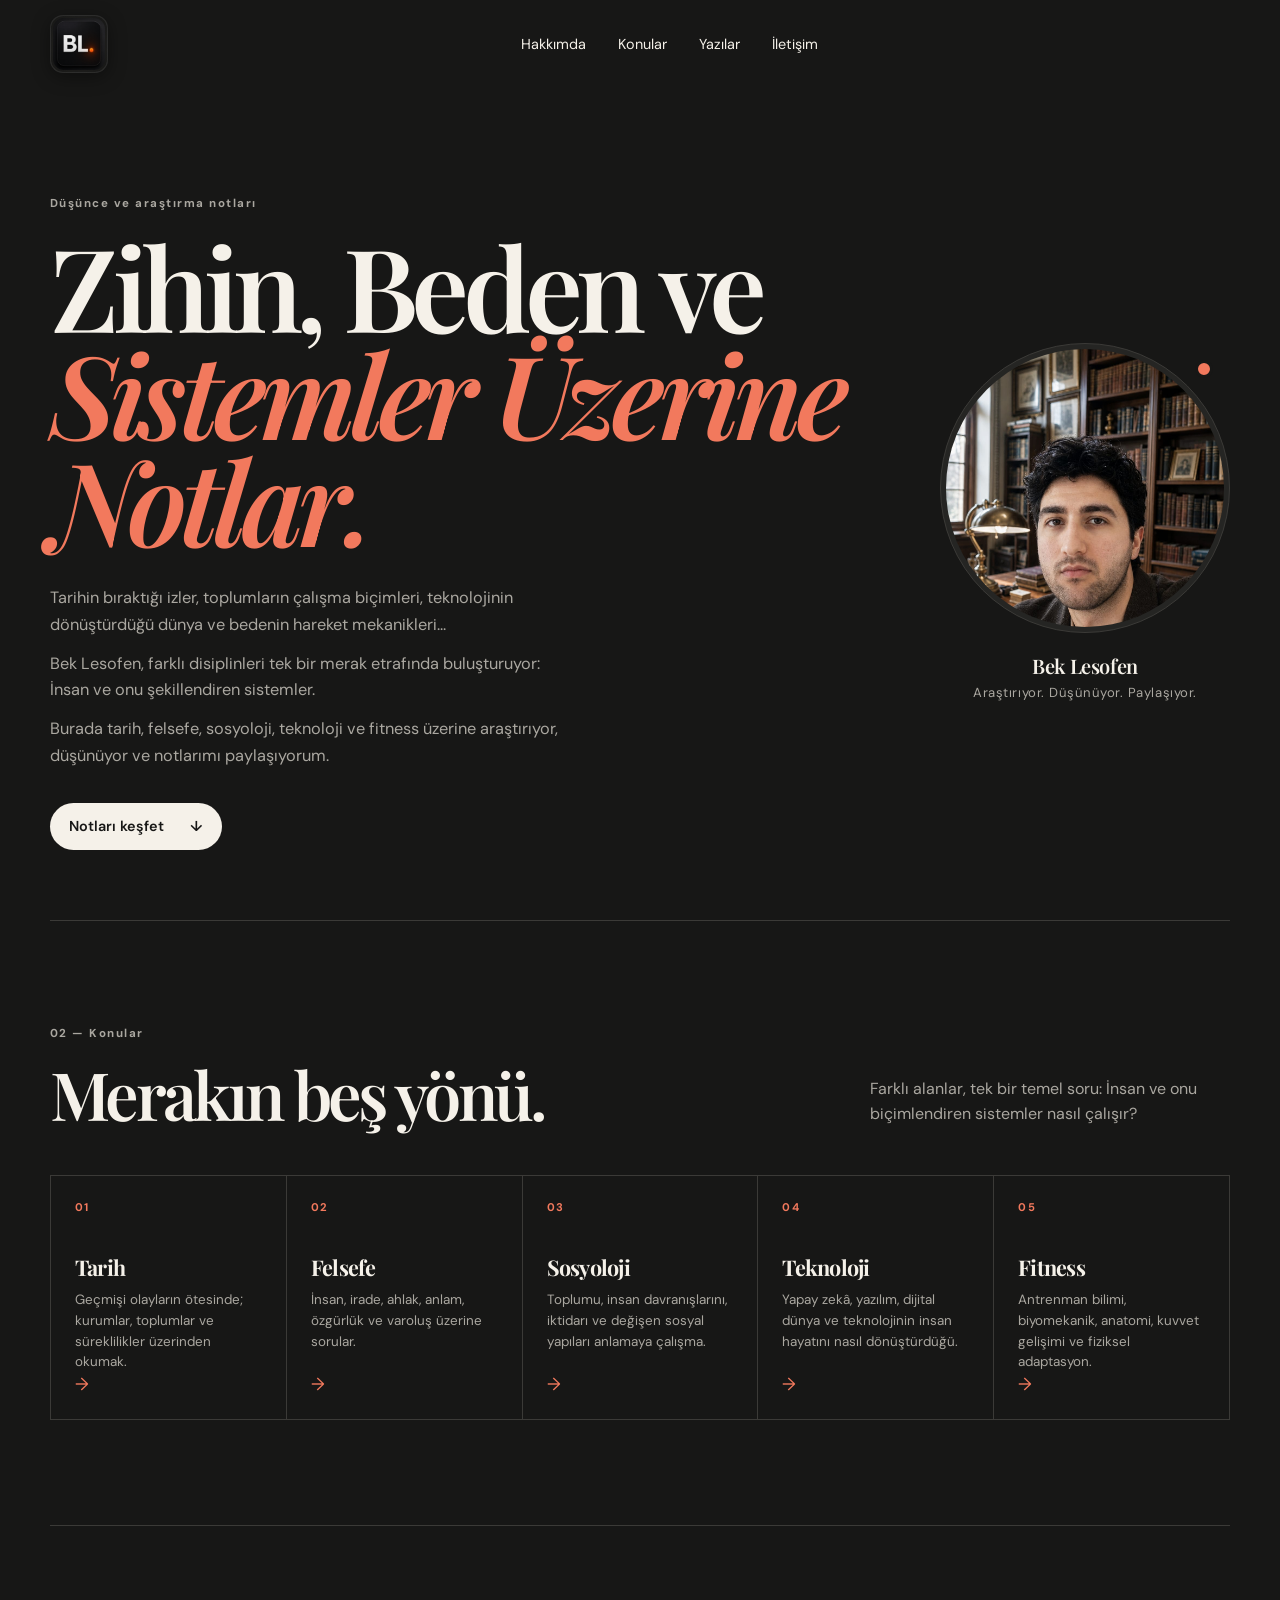
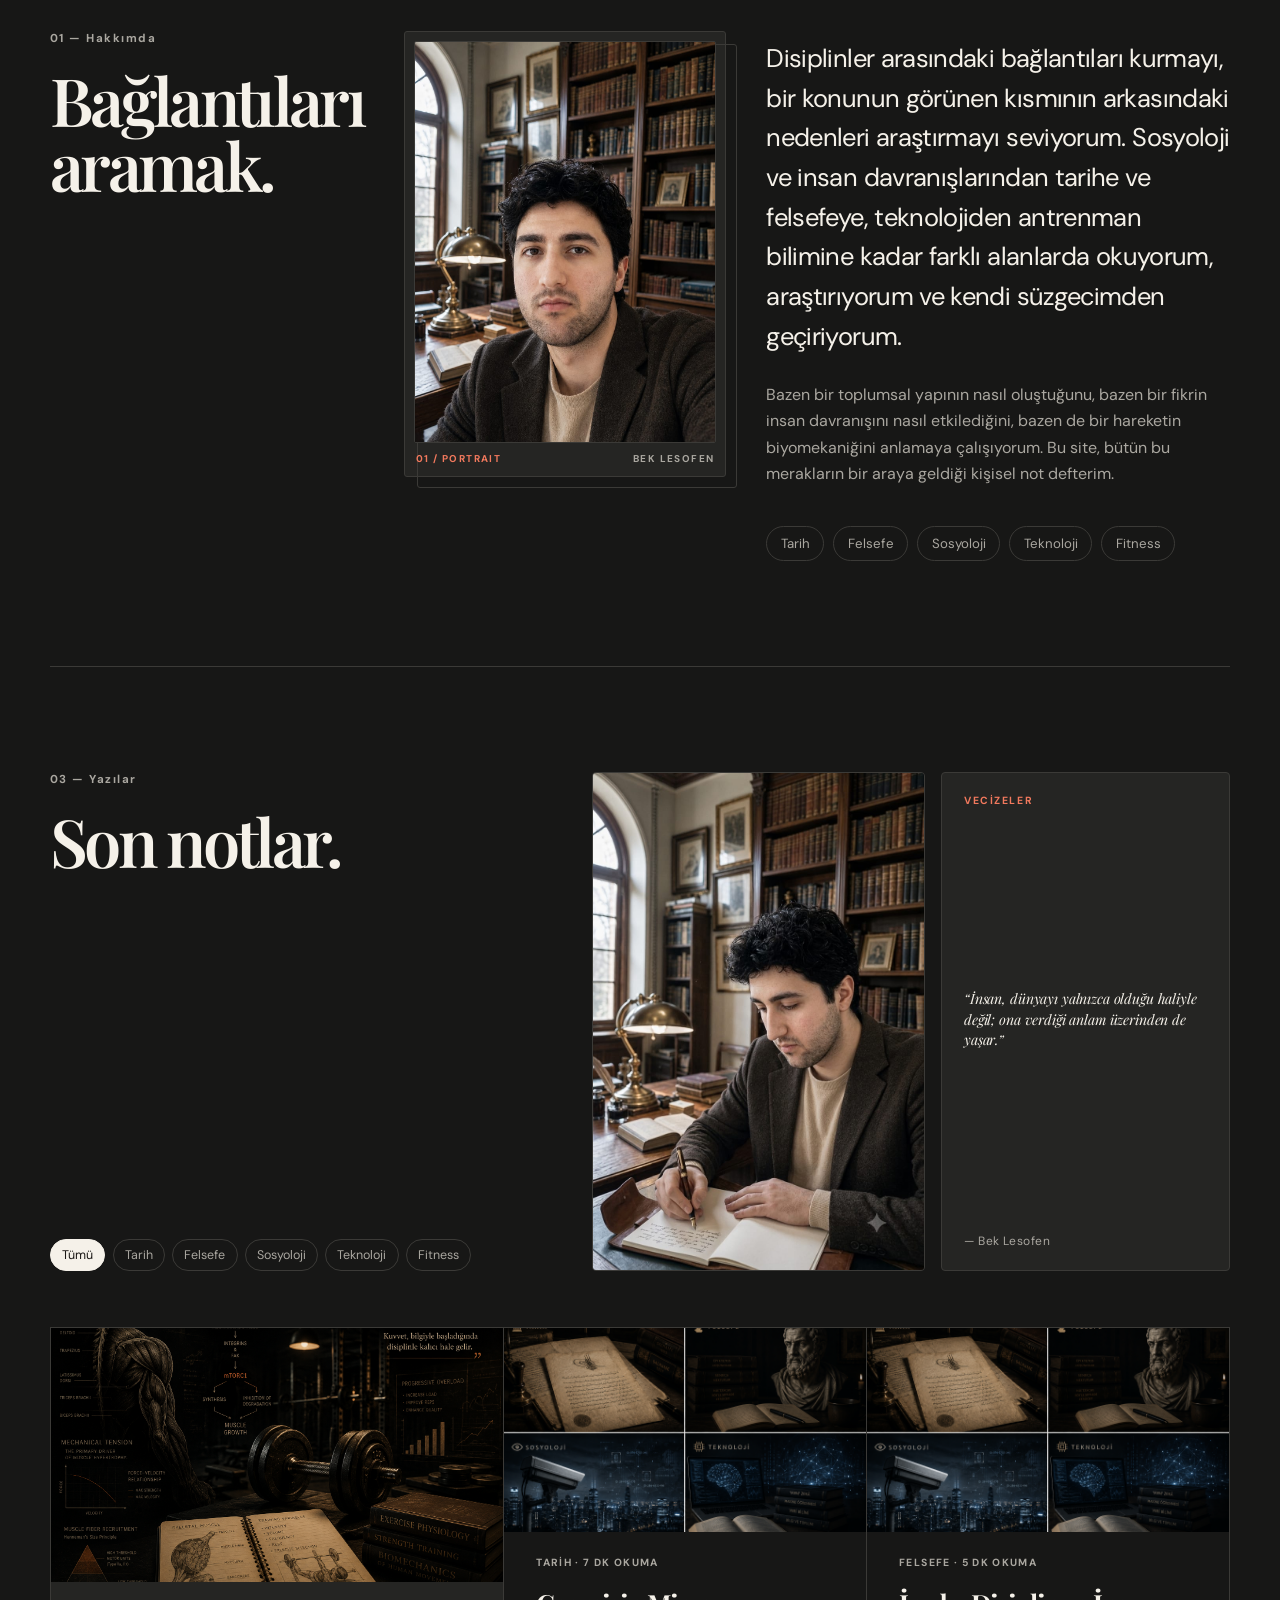
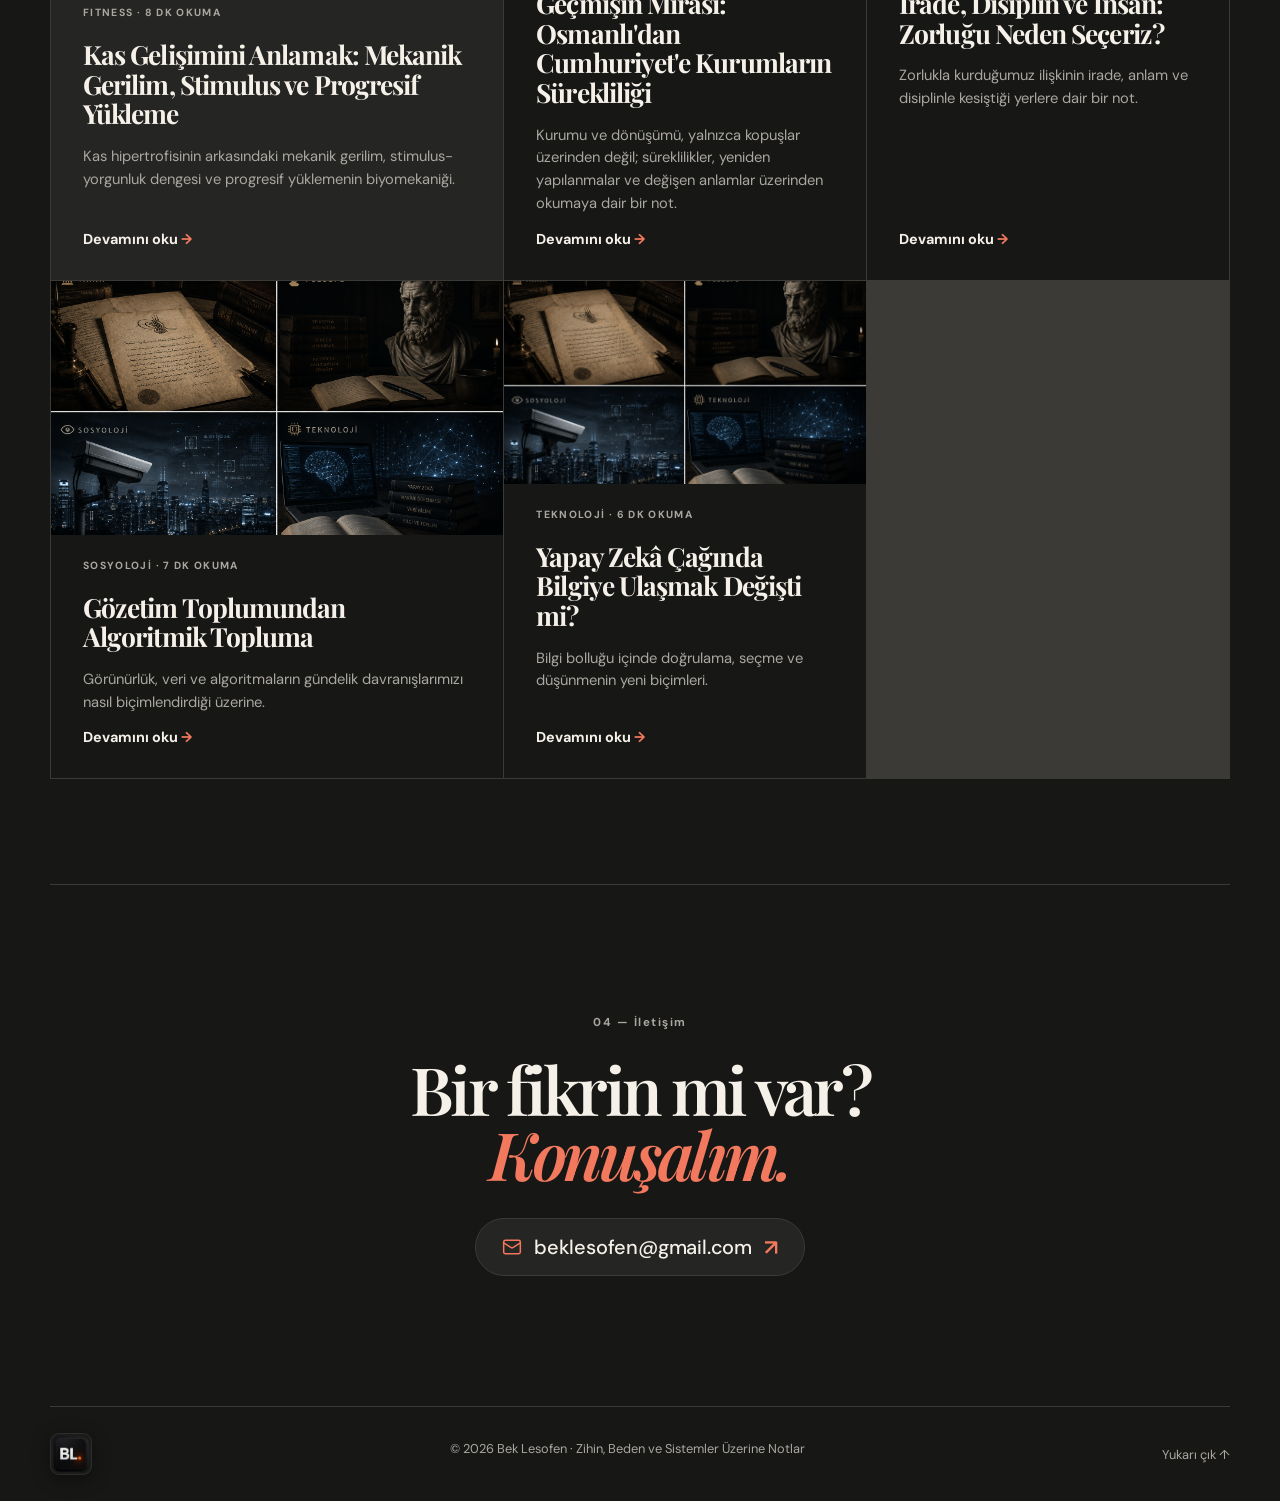
==== index.html @ 9fd7c3a3 "fix: improve mobile editorial image framing" ====
<!DOCTYPE html>
<html lang="tr">
  <head>
    <meta charset="UTF-8" />
    <meta name="viewport" content="width=device-width, initial-scale=1.0" />
    <meta name="description" content="Bek Lesofen'in tarih, felsefe, sosyoloji, teknoloji ve fitness üzerine düşünce ve araştırma notları." />
    <title>Bek Lesofen | Zihin, Beden ve Sistemler Üzerine Notlar</title>
    <link rel="canonical" href="https://berat-lesofen.github.io/bek-lesofen/" />
    <meta property="og:title" content="Bek Lesofen | Zihin, Beden ve Sistemler Üzerine Notlar" />
    <meta property="og:description" content="Tarih, felsefe, sosyoloji, teknoloji ve fitness üzerinden insanı, toplumu ve sistemleri anlamaya çalışan kişisel bir düşünce ve yazı alanı." />
    <meta property="og:type" content="website" />
    <meta property="og:url" content="https://berat-lesofen.github.io/bek-lesofen/" />
    <meta property="og:image" content="https://berat-lesofen.github.io/bek-lesofen/assets/images/writing.jpg" />
    <meta name="twitter:card" content="summary_large_image" />
    <meta name="twitter:title" content="Bek Lesofen | Zihin, Beden ve Sistemler Üzerine Notlar" />
    <meta name="twitter:description" content="Tarih, felsefe, sosyoloji, teknoloji ve fitness üzerine düşünce ve araştırma notları." />
    <meta name="twitter:image" content="https://berat-lesofen.github.io/bek-lesofen/assets/images/writing.jpg" />
    <link rel="preconnect" href="https://fonts.googleapis.com" />
    <link rel="preconnect" href="https://fonts.gstatic.com" crossorigin />
    <link
      href="https://fonts.googleapis.com/css2?family=DM+Sans:wght@400;500;600;700&family=Playfair+Display:wght@600;700&display=swap"
      rel="stylesheet"
    />
    <link rel="stylesheet" href="style.css" />
  </head>
  <body>
    <header class="site-header">
      <a class="logo" href="#anasayfa" aria-label="Ana sayfaya git" id="logo"><span class="logo-frame"><img src="assets/images/logo.png" alt="Bek Lesofen" class="logo-img" /></span></a>

      <nav class="desktop-nav" aria-label="Ana menü">
        <a href="#hakkimda">Hakkımda</a>
        <a href="#kategoriler">Konular</a>
        <a href="#yazilar">Yazılar</a>
        <a href="#iletisim">İletişim</a>
      </nav>

      <div class="header-actions">
        <button class="menu-toggle" type="button" aria-expanded="false" aria-label="Menüyü aç">
          <span></span><span></span>
        </button>
      </div>
    </header>

    <main>
      <section class="hero" id="anasayfa">
        <div class="hero-main">
          <p class="eyebrow" id="hero-eyebrow">Düşünce ve araştırma notları</p>
          <h1 id="hero-title">Zihin, Beden ve<br /><em>Sistemler Üzerine Notlar.</em></h1>
          <div class="hero-text" id="hero-text"><p>Tarihin bıraktığı izler, toplumların çalışma biçimleri, teknolojinin dönüştürdüğü dünya ve bedenin hareket mekanikleri...</p></div>
          <a class="button" href="#yazilar" id="hero-button"></a>
        </div>
        <div class="hero-profile">
          <div class="hero-avatar-frame">
            <img src="assets/images/profile.jpg" alt="Bek Lesofen" class="hero-avatar" />
            <span class="hero-avatar-dot" aria-hidden="true"></span>
          </div>
          <div class="hero-profile-info">
            <span class="hero-profile-name">Bek Lesofen</span>
            <span class="hero-profile-desc">Araştırıyor. Düşünüyor. Paylaşıyor.</span>
          </div>
        </div>
      </section>

      <section class="categories section" id="kategoriler">
        <div class="section-heading">
          <div>
            <p class="eyebrow" id="categories-eyebrow"></p>
            <h2 id="categories-title"></h2>
          </div>
          <p class="section-intro" id="categories-intro"></p>
        </div>
        <div class="category-grid" id="category-grid"></div>
      </section>

      <section class="about section" id="hakkimda">
        <div>
          <p class="eyebrow" id="about-eyebrow"></p>
          <h2 id="about-title"></h2>
        </div>
        <figure class="about-image" id="about-image"></figure>
        <div class="about-content">
          <p class="large-text" id="about-text"></p>
          <div class="tags" id="tags" aria-label="İlgi alanları"></div>
        </div>
      </section>

      <section class="posts section" id="yazilar">
        <div class="posts-header-editorial">
          <div class="posts-heading-col">
            <div>
              <p class="eyebrow" id="posts-eyebrow"></p>
              <h2 id="posts-title"></h2>
            </div>
            <div class="filter-controls" id="filter-controls" aria-label="Yazı kategorileri"></div>
          </div>

          <div class="posts-side-editorial">
            <div class="posts-editorial-image">
              <img src="assets/images/writing.jpg" alt="Bek Lesofen çalışma masasında not alırken" loading="lazy" />
            </div>
            <aside class="aphorism-card" aria-label="Vecize">
              <span class="aphorism-label">Vecizeler</span>
              <blockquote class="aphorism-quote">
                “İnsan, dünyayı yalnızca olduğu haliyle değil; ona verdiği anlam üzerinden de yaşar.”
              </blockquote>
              <cite class="aphorism-author">— Bek Lesofen</cite>
            </aside>
          </div>
        </div>

        <div class="post-grid" id="post-grid"></div>
      </section>

      <section class="contact section" id="iletisim">
        <p class="eyebrow" id="contact-eyebrow"></p>
        <h2 id="contact-title"></h2>
        <a class="email-link" id="email-link"></a>
      </section>
    </main>

    <footer>
      <a class="logo" href="#anasayfa" id="footer-logo"><span class="logo-frame logo-frame-footer"><img src="assets/images/logo.png" alt="Bek Lesofen" class="logo-img" /></span></a>
      <p>© <span id="year"></span> <span id="footer-name"></span> · <span id="footer-tagline"></span></p>
      <a href="#anasayfa">Yukarı çık ↑</a>
    </footer>

    <script src="content.js"></script>
    <script src="script.js"></script>
  </body>
</html>
---- style.css ----
:root {
  --bg: #171716;
  --surface: #252523;
  --text: #f5f1e9;
  --muted: #aaa7a0;
  --line: #3b3a37;
  --accent: #f2795d;
  --accent-text: #1a1715;
}

* { box-sizing: border-box; }
html { scroll-behavior: smooth; }
body {
  margin: 0;
  background: var(--bg);
  color: var(--text);
  font-family: "DM Sans", sans-serif;
  transition: background .25s ease, color .25s ease;
}
a { color: inherit; text-decoration: none; }

.site-header, footer {
  width: min(1180px, calc(100% - 48px));
  margin: 0 auto;
  display: flex;
  align-items: center;
  justify-content: space-between;
}
.site-header { height: 88px; }
.logo {
  display: inline-flex;
  align-items: center;
  text-decoration: none;
  line-height: 0;
}
.logo-frame {
  display: inline-flex;
  align-items: center;
  justify-content: center;
  position: relative;
  border-radius: 13px;
  padding: 2px;
  background: radial-gradient(circle at 50% 50%, rgba(242, 121, 93, 0.07) 0%, rgba(37, 37, 35, 0.35) 70%, transparent 100%);
  border: 1px solid rgba(255, 255, 255, 0.08);
  box-shadow: 0 4px 18px rgba(0, 0, 0, 0.4), 0 0 1px rgba(255, 255, 255, 0.1) inset;
  transition: transform .25s ease, border-color .25s ease, box-shadow .25s ease;
}
.logo-img {
  display: block;
  width: 52px;
  height: 52px;
  border-radius: 11px;
  object-fit: contain;
  transition: opacity .25s ease;
}
.logo:hover .logo-frame {
  transform: translateY(-1px);
  border-color: rgba(242, 121, 93, 0.28);
  box-shadow: 0 6px 22px rgba(0, 0, 0, 0.5), 0 0 14px rgba(242, 121, 93, 0.1);
}
.logo:hover .logo-img {
  opacity: .96;
}
.logo-frame-footer {
  border-radius: 9px;
  padding: 2px;
}
.logo-frame-footer .logo-img {
  width: 36px;
  height: 36px;
  border-radius: 7px;
}
.desktop-nav { display: flex; gap: 2rem; font-size: .9rem; }
.desktop-nav a, footer a { transition: color .2s ease; }
.desktop-nav a:hover, footer a:hover { color: var(--accent); }
.header-actions { display: flex; gap: .65rem; align-items: center; }
.menu-toggle {
  border: 1px solid var(--line); background: transparent; color: var(--text);
  width: 38px; height: 38px; border-radius: 50%; cursor: pointer; font-size: 1.15rem;
  display: none; position: relative;
}
.menu-toggle span { display: block; width: 15px; height: 1px; background: currentColor; margin: 4px auto; }

.hero, .section { width: min(1180px, calc(100% - 48px)); margin: 0 auto; }
.hero { min-height: calc(100vh - 88px); padding: clamp(80px, 12vh, 150px) 0 70px; display: flex; justify-content: space-between; align-items: center; gap: clamp(2rem, 5vw, 4rem); }
.hero-main { flex: 1; min-width: 0; }
.hero-profile { flex-shrink: 0; display: flex; flex-direction: column; align-items: center; text-align: center; }
.hero-avatar-frame { position: relative; width: clamp(250px, 24vw, 290px); height: clamp(250px, 24vw, 290px); border-radius: 50%; padding: 5px; border: 1px solid var(--line); background: var(--surface); margin-bottom: 1.2rem; }
.hero-avatar { display: block; width: 100%; height: 100%; border-radius: 50%; object-fit: cover; object-position: center 25%; }
.hero-avatar-dot { position: absolute; top: 16px; right: 16px; width: 18px; height: 18px; background: var(--accent); border-radius: 50%; border: 3px solid var(--bg); transition: border-color .25s ease; }
.hero-profile-info { text-align: center; }
.hero-profile-name { display: block; font-family: "Playfair Display", serif; font-size: 1.25rem; font-weight: 600; color: var(--text); letter-spacing: -.02em; margin-bottom: .3rem; }
.hero-profile-desc { display: block; font-size: .82rem; color: var(--muted); letter-spacing: .04em; line-height: 1.4; }
.eyebrow, .post-meta { color: var(--muted); font-size: .72rem; letter-spacing: .13em; font-weight: 700; margin: 0 0 1.3rem; }
h1, h2, h3, p { margin-top: 0; }
h1, h2 { font-family: "Playfair Display", serif; font-weight: 600; letter-spacing: -.055em; }
h1 { font-size: clamp(4rem, 9vw, 8.1rem); line-height: .93; max-width: 900px; margin-bottom: 2rem; }
em { color: var(--accent); font-style: italic; }
.hero-text { max-width: 510px; font-size: 1.02rem; line-height: 1.62; color: var(--muted); margin-bottom: 2.1rem; }
.hero-text p { margin-bottom: .8rem; }
.button { display: inline-flex; align-items: center; gap: 1.6rem; background: var(--text); color: var(--bg); padding: .9rem 1.2rem; border-radius: 99px; font-size: .9rem; font-weight: 600; transition: transform .2s ease; }
.button:hover { transform: translateY(-3px); }

.section { border-top: 1px solid var(--line); padding: 105px 0; }
.about { display: grid; grid-template-columns: .5fr .82fr 1.18fr; gap: clamp(2rem, 3.5vw, 2.5rem); }
h2 { font-size: clamp(2.8rem, 5.2vw, 5rem); line-height: .98; margin-bottom: 0; }
.about-content { padding-top: .5rem; }
.about-image { margin: 0; align-self: start; position: relative; }
.about-frame { position: relative; z-index: 1; background: var(--surface); border: 1px solid var(--line); padding: 9px 9px 11px; border-radius: 3px; }
.about-frame::before { content: ""; position: absolute; top: 12px; left: 12px; right: -12px; bottom: -12px; border: 1px solid var(--line); border-radius: 3px; z-index: -1; pointer-events: none; }
.about-frame-inner { border: 1px solid var(--line); overflow: hidden; border-radius: 2px; background: var(--bg); }
.about-frame-inner img { display: block; width: 100%; aspect-ratio: 3 / 4; object-fit: cover; object-position: center 30%; }
.about-frame-caption { display: flex; justify-content: space-between; align-items: center; padding: 9px 2px 0; font-size: .62rem; letter-spacing: .14em; font-weight: 700; color: var(--muted); }
.about-frame-caption span:first-child { color: var(--accent); }
.large-text { font-size: clamp(1.25rem, 2vw, 1.7rem); line-height: 1.55; letter-spacing: -.025em; max-width: 630px; }
.about-detail { color: var(--muted); line-height: 1.65; max-width: 610px; margin: 1.15rem 0 0; }
.tags { display: flex; flex-wrap: wrap; gap: .55rem; margin-top: 2.4rem; }
.tags span { border: 1px solid var(--line); border-radius: 99px; padding: .5rem .85rem; color: var(--muted); font-size: .83rem; }
.section-heading { display: flex; justify-content: space-between; align-items: end; gap: 2rem; margin-bottom: 3rem; }
.section-intro { max-width: 360px; color: var(--muted); line-height: 1.6; margin: 0; }
.category-grid { display: grid; grid-template-columns: repeat(5, 1fr); gap: 1px; background: var(--line); border: 1px solid var(--line); }
.category-card { background: var(--bg); padding: 1.5rem; min-height: 235px; display: flex; flex-direction: column; transition: background .2s ease, color .2s ease; }
.category-card:hover { background: var(--surface); }
.category-number { color: var(--accent); font-size: .7rem; font-weight: 700; letter-spacing: .12em; }
.category-card h3 { font-size: 1.35rem; margin: 2.6rem 0 .65rem; }
.category-card p { color: var(--muted); font-size: .84rem; line-height: 1.55; margin-bottom: 0; }
.category-arrow { margin-top: auto; color: var(--accent); font-size: 1.1rem; }
.posts-header-editorial { display: grid; grid-template-columns: 1fr 1.3fr; gap: clamp(2rem, 4vw, 3.5rem); align-items: stretch; margin-bottom: 3.5rem; }
.posts-heading-col { display: flex; flex-direction: column; justify-content: space-between; }
.posts-heading-col h2 { margin-bottom: 1.8rem; }
.posts-side-editorial { display: grid; grid-template-columns: 1.15fr 1fr; gap: 1rem; }
.posts-editorial-image { height: 100%; min-height: 190px; border: 1px solid var(--line); border-radius: 4px; overflow: hidden; background: var(--surface); }
.posts-editorial-image img { display: block; width: 100%; height: 100%; object-fit: cover; object-position: center 36%; }
.aphorism-card { height: 100%; min-height: 190px; box-sizing: border-box; background: var(--surface); border: 1px solid var(--line); border-radius: 4px; padding: 1.3rem 1.4rem; display: flex; flex-direction: column; justify-content: space-between; }
.aphorism-label { display: block; color: var(--accent); font-size: .65rem; letter-spacing: .15em; font-weight: 700; text-transform: uppercase; }
.aphorism-quote { margin: 0; font-family: "Playfair Display", serif; font-size: clamp(.88rem, 1.05vw, .98rem); line-height: 1.48; color: var(--text); font-style: italic; letter-spacing: -.01em; }
.aphorism-author { display: block; font-size: .75rem; color: var(--muted); letter-spacing: .04em; font-style: normal; }
.filter-controls { display: flex; flex-wrap: wrap; gap: .45rem; }
.filter-button { color: var(--muted); background: transparent; border: 1px solid var(--line); border-radius: 99px; padding: .45rem .7rem; font: inherit; font-size: .78rem; cursor: pointer; transition: background .2s ease, color .2s ease; }
.filter-button:hover, .filter-button.active { color: var(--accent-text); background: var(--text); border-color: var(--text); }
.text-link, .email-link { font-weight: 600; border-bottom: 1px solid currentColor; padding-bottom: .2rem; white-space: nowrap; }
.post-grid { display: grid; grid-template-columns: 1.25fr 1fr 1fr; gap: 1px; background: var(--line); border: 1px solid var(--line); }
.post-card { background: var(--bg); padding: 2rem; min-height: 310px; display: flex; flex-direction: column; }
.featured-post { background: var(--surface); }
.post-card-image { margin: -2rem -2rem 1.5rem; overflow: hidden; }
.post-card-image img { display: block; width: 100%; aspect-ratio: 16 / 9; object-fit: cover; object-position: center 42%; }
.post-meta { font-size: .65rem; }
h3 { font-family: "Playfair Display", serif; font-size: 1.65rem; line-height: 1.12; letter-spacing: -.035em; margin-bottom: 1rem; }
.post-card p:not(.post-meta) { color: var(--muted); line-height: 1.55; font-size: .92rem; }
.post-card a { margin-top: auto; font-size: .9rem; font-weight: 700; }
.post-card a span { color: var(--accent); }
.contact { text-align: center; padding: 130px 0; }
.contact .eyebrow { margin-bottom: 1.6rem; }
.contact h2 { margin-bottom: 2rem; }
.email-link {
  display: inline-flex;
  align-items: center;
  gap: .75rem;
  font-size: clamp(1rem, 2vw, 1.25rem);
  color: var(--text);
  padding: .85rem 1.65rem;
  border: 1px solid var(--line);
  background: var(--surface);
  border-radius: 999px;
  transition: all .2s ease;
}
.email-link:hover {
  border-color: var(--accent);
  color: var(--text);
  transform: translateY(-2px);
}
.email-icon {
  color: var(--accent);
  flex-shrink: 0;
}
.email-text {
  font-weight: 500;
  letter-spacing: -.01em;
}
.email-arrow {
  color: var(--accent);
  font-size: 1.1em;
  transition: transform .2s ease;
}
.email-link:hover .email-arrow {
  transform: translate(2px, -2px);
}
footer { border-top: 1px solid var(--line); min-height: 95px; color: var(--muted); font-size: .8rem; }

.article-main { width: min(1180px, calc(100% - 48px)); margin: 0 auto; }
.article { width: min(760px, 100%); padding: 70px 0 120px; }
.back-link { display: inline-block; color: var(--muted); font-size: .88rem; margin-bottom: 4.5rem; }
.back-link:hover { color: var(--accent); }
.article h1 { font-size: clamp(3rem, 6.2vw, 5.6rem); margin: 0 0 1.7rem; }
.article-meta { display: flex; gap: .55rem; align-items: center; color: var(--muted); font-size: .82rem; margin-bottom: 2.5rem; }
.article-intro { border-left: 2px solid var(--accent); padding-left: 1.25rem; font-family: "Playfair Display", serif; font-size: clamp(1.35rem, 2.5vw, 1.85rem); letter-spacing: -.025em; line-height: 1.5; margin: 0 0 3.5rem; }
.article-image { margin: 0 0 3.5rem; border: 1px solid var(--line); border-radius: 4px; overflow: hidden; background: var(--surface); }
.article-image img { display: block; width: 100%; height: auto; }
.article-content { font-size: 1.05rem; line-height: 1.8; }
.article-section { margin-bottom: 3.5rem; }
.article-section h2 { font-size: clamp(1.8rem, 3.2vw, 2.5rem); margin: 0 0 1.2rem; }
.article-section h3 { font-family: "Playfair Display", serif; font-size: clamp(1.25rem, 2.2vw, 1.55rem); color: var(--text); margin: 2.2rem 0 .9rem; line-height: 1.25; }
.article-section p { color: var(--muted); margin-bottom: 1.1rem; }
.article-section strong { color: var(--text); font-weight: 600; }
.article-section blockquote { border-left: 2px solid var(--accent); margin: 1.8rem 0; padding: .6rem 0 .6rem 1.3rem; font-family: "Playfair Display", serif; font-style: italic; color: var(--text); font-size: clamp(1.05rem, 1.6vw, 1.25rem); line-height: 1.6; }
.article-section blockquote strong { color: var(--text); }
.article-section ul { color: var(--muted); margin: 1rem 0 1.5rem 1.4rem; padding: 0; }
.article-section li { margin-bottom: .5rem; line-height: 1.65; }
.article-table-wrapper { overflow-x: auto; margin: 2rem 0; border: 1px solid var(--line); border-radius: 4px; }
.article-section table { width: 100%; border-collapse: collapse; font-size: .9rem; background: var(--bg); }
.article-section th, .article-section td { padding: .85rem 1.1rem; border: 1px solid var(--line); text-align: left; }
.article-section th { background: var(--surface); color: var(--text); font-weight: 600; font-size: .85rem; letter-spacing: .02em; }
.article-section td { color: var(--muted); }

@media (max-width: 900px) {
  .posts-header-editorial { grid-template-columns: 1fr; gap: 2.2rem; }
}

@media (max-width: 720px) {
  .site-header, footer, .hero, .section { width: min(100% - 36px, 1180px); }
  .site-header { height: 72px; }
  .logo-img { width: 44px; height: 44px; border-radius: 9px; }
  .logo-frame { border-radius: 11px; padding: 1.5px; }
  .desktop-nav { display: none; }
  .menu-toggle { display: block; }
  .site-header.nav-open { position: relative; }
  .site-header.nav-open .desktop-nav { display: flex; position: absolute; top: 62px; left: 0; right: 0; padding: 1rem; background: var(--surface); border: 1px solid var(--line); flex-direction: column; gap: .9rem; z-index: 2; }
  .hero { min-height: auto; padding: 95px 0 60px; flex-direction: column; align-items: flex-start; gap: 2.8rem; }
  .hero-profile { align-self: center; margin-top: .5rem; }
  .hero-avatar-frame { width: 175px; height: 175px; margin-bottom: 1rem; }
  .hero-avatar-dot { top: 10px; right: 10px; width: 14px; height: 14px; border-width: 2px; }
  .hero-profile-name { font-size: 1.15rem; }
  .hero-profile-desc { font-size: .78rem; }
  .posts-header-editorial { grid-template-columns: 1fr; gap: 2rem; margin-bottom: 2.5rem; }
  .posts-side-editorial { grid-template-columns: 1fr; gap: 1rem; }
  .posts-editorial-image { height: auto; aspect-ratio: 4 / 5; max-height: 460px; min-height: auto; }
  .posts-editorial-image img { object-position: center 74%; }
  .aphorism-card { height: auto; min-height: 130px; padding: 1.2rem; }
  .about { grid-template-columns: 1fr; gap: 2rem; }
  .about-image { width: min(320px, calc(100% - 16px)); margin-bottom: 1.2rem; }
  .about-frame-inner img { aspect-ratio: 2 / 3; object-fit: cover; object-position: center 25%; }
  .section { padding: 76px 0; }
  .section-heading { align-items: start; flex-direction: column; }
  .category-grid { grid-template-columns: 1fr 1fr; }
  .category-card { min-height: 205px; }
  .category-card:last-child { grid-column: span 2; }
  .post-grid { grid-template-columns: 1fr; }
  .post-card { min-height: 255px; }
  .contact { padding: 100px 0; }
  .article-main { width: min(100% - 36px, 1180px); }
  .article { padding: 48px 0 80px; }
  .back-link { margin-bottom: 3rem; }
  .article-intro { margin-bottom: 2.5rem; }
  footer { min-height: 150px; flex-wrap: wrap; align-content: center; gap: .6rem 1.3rem; }
}
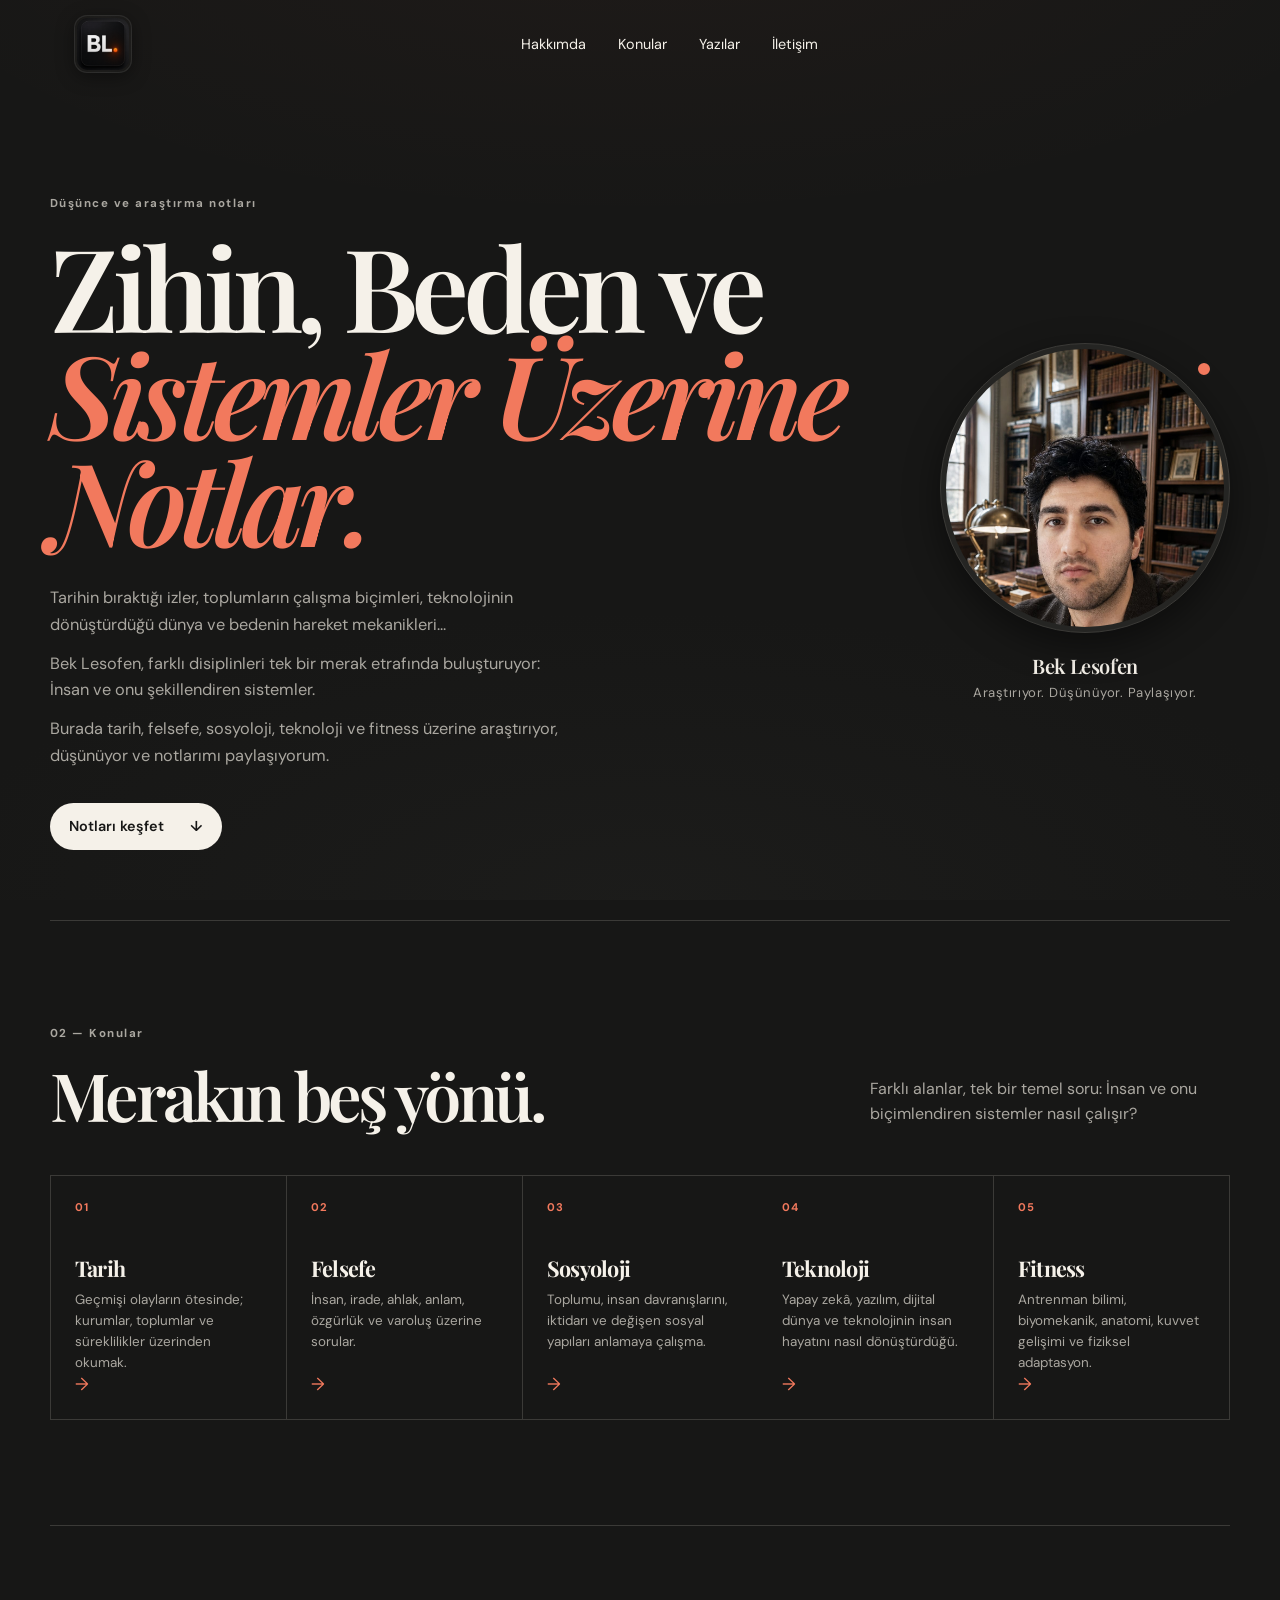
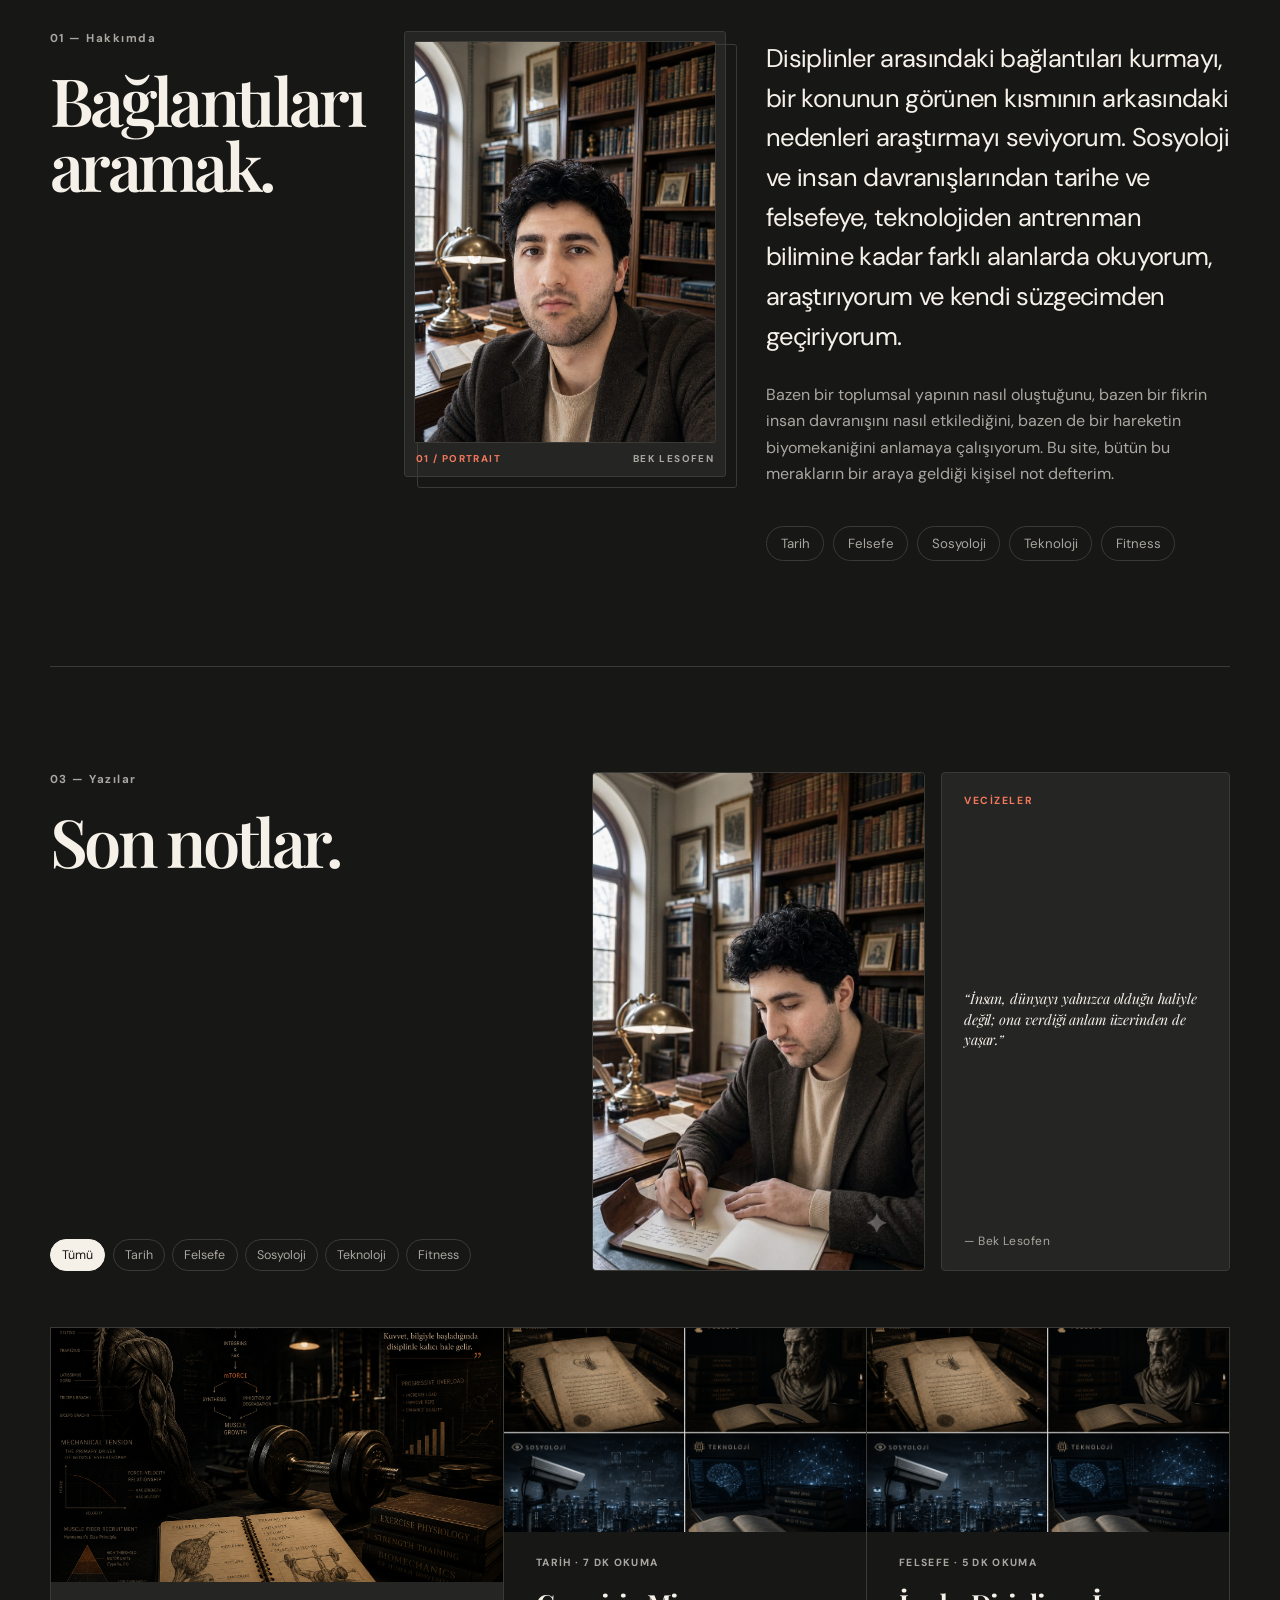
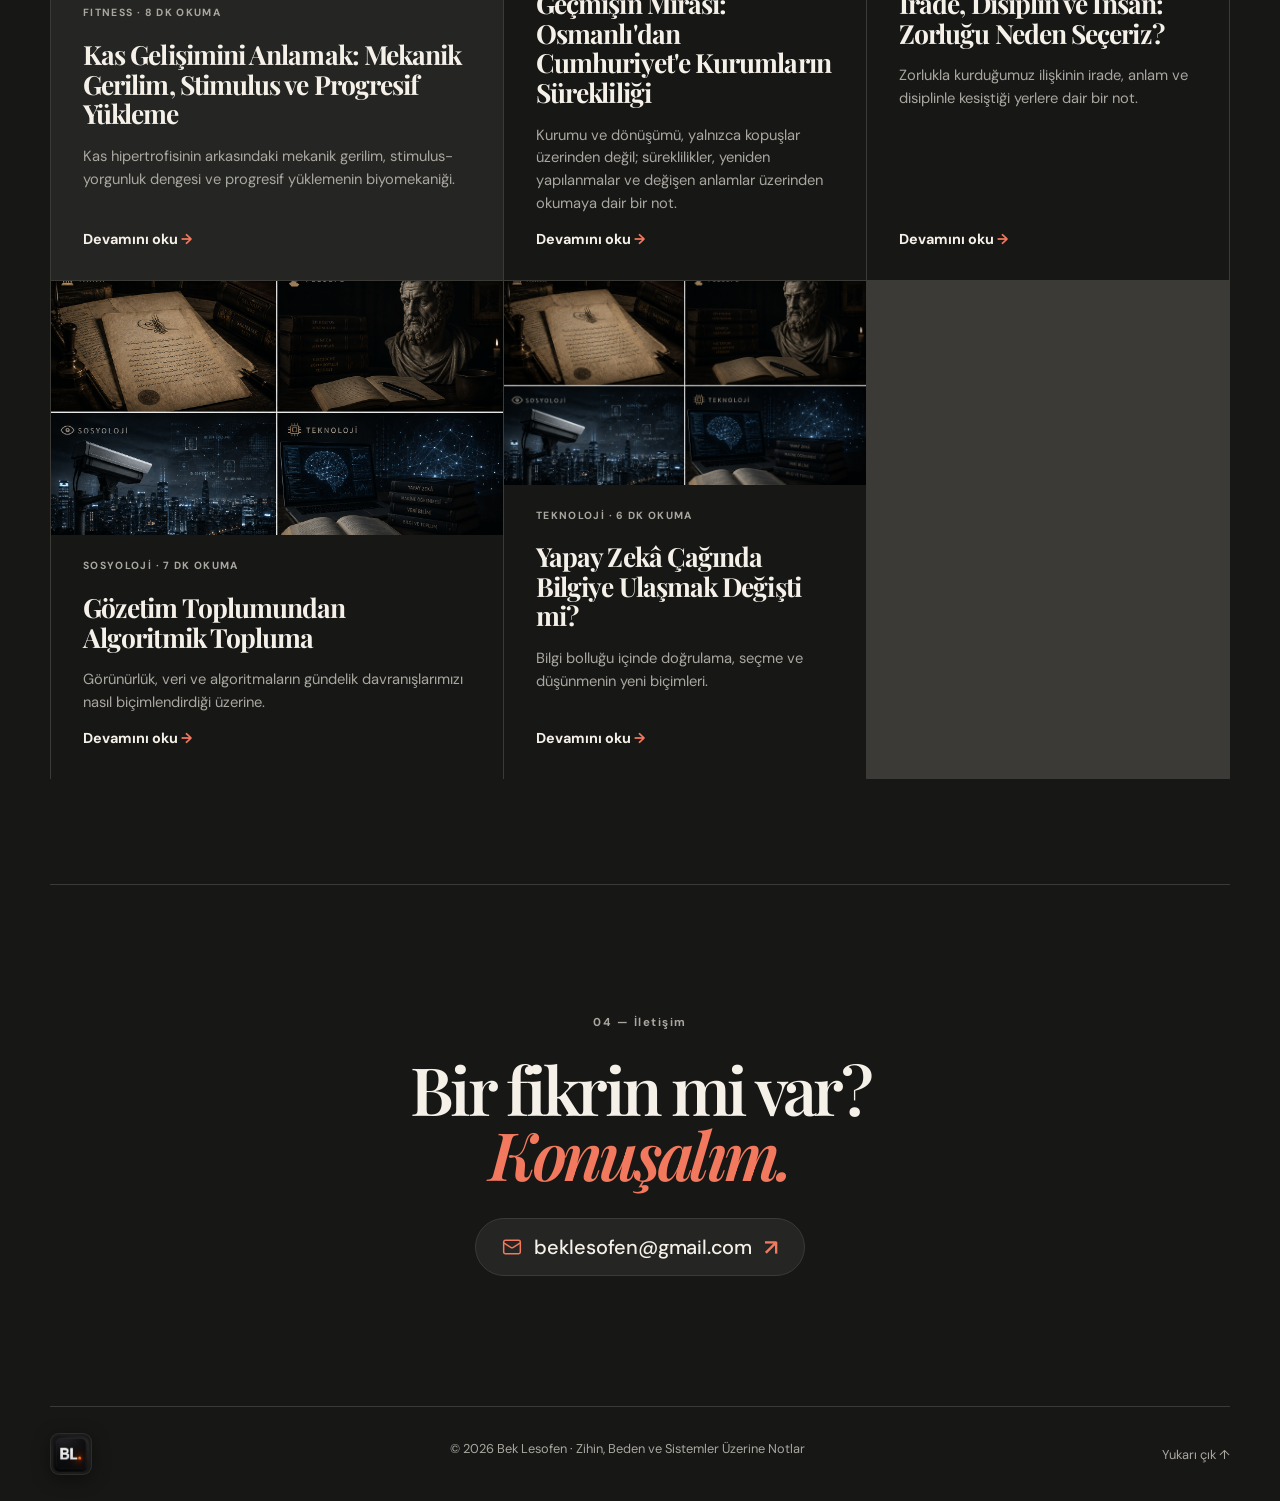
==== commit c45faad3: "feat: add cinematic animation system, scroll reveals and micro-interactions" ====
--- a/index.html
+++ b/index.html
@@ -44,12 +44,12 @@
     <main>
       <section class="hero" id="anasayfa">
         <div class="hero-main">
-          <p class="eyebrow" id="hero-eyebrow">Düşünce ve araştırma notları</p>
-          <h1 id="hero-title">Zihin, Beden ve<br /><em>Sistemler Üzerine Notlar.</em></h1>
-          <div class="hero-text" id="hero-text"><p>Tarihin bıraktığı izler, toplumların çalışma biçimleri, teknolojinin dönüştürdüğü dünya ve bedenin hareket mekanikleri...</p></div>
-          <a class="button" href="#yazilar" id="hero-button"></a>
+          <p class="eyebrow hero-fade-1" id="hero-eyebrow">Düşünce ve araştırma notları</p>
+          <h1 class="hero-fade-2" id="hero-title">Zihin, Beden ve<br /><em>Sistemler Üzerine Notlar.</em></h1>
+          <div class="hero-text hero-fade-3" id="hero-text"><p>Tarihin bıraktığı izler, toplumların çalışma biçimleri, teknolojinin dönüştürdüğü dünya ve bedenin hareket mekanikleri...</p></div>
+          <a class="button hero-fade-4" href="#yazilar" id="hero-button"></a>
         </div>
-        <div class="hero-profile">
+        <div class="hero-profile" id="hero-profile">
           <div class="hero-avatar-frame">
             <img src="assets/images/profile.jpg" alt="Bek Lesofen" class="hero-avatar" />
             <span class="hero-avatar-dot" aria-hidden="true"></span>
@@ -62,7 +62,7 @@
       </section>
 
       <section class="categories section" id="kategoriler">
-        <div class="section-heading">
+        <div class="section-heading reveal-on-scroll">
           <div>
             <p class="eyebrow" id="categories-eyebrow"></p>
             <h2 id="categories-title"></h2>
@@ -73,19 +73,19 @@
       </section>
 
       <section class="about section" id="hakkimda">
-        <div>
+        <div class="reveal-on-scroll">
           <p class="eyebrow" id="about-eyebrow"></p>
           <h2 id="about-title"></h2>
         </div>
-        <figure class="about-image" id="about-image"></figure>
-        <div class="about-content">
+        <figure class="about-image reveal-on-scroll" id="about-image"></figure>
+        <div class="about-content reveal-on-scroll">
           <p class="large-text" id="about-text"></p>
           <div class="tags" id="tags" aria-label="İlgi alanları"></div>
         </div>
       </section>
 
       <section class="posts section" id="yazilar">
-        <div class="posts-header-editorial">
+        <div class="posts-header-editorial reveal-on-scroll">
           <div class="posts-heading-col">
             <div>
               <p class="eyebrow" id="posts-eyebrow"></p>
@@ -111,7 +111,7 @@
         <div class="post-grid" id="post-grid"></div>
       </section>
 
-      <section class="contact section" id="iletisim">
+      <section class="contact section reveal-on-scroll" id="iletisim">
         <p class="eyebrow" id="contact-eyebrow"></p>
         <h2 id="contact-title"></h2>
         <a class="email-link" id="email-link"></a>
--- a/style.css
+++ b/style.css
@@ -12,21 +12,49 @@
 html { scroll-behavior: smooth; }
 body {
   margin: 0;
-  background: var(--bg);
+  background-color: var(--bg);
+  background-image:
+    radial-gradient(ellipse 90% 50% at 50% -10%, rgba(242, 121, 93, 0.035), transparent 70%),
+    radial-gradient(ellipse 70% 40% at 50% 100%, rgba(37, 37, 35, 0.35), transparent 80%);
+  background-attachment: fixed;
   color: var(--text);
   font-family: "DM Sans", sans-serif;
   transition: background .25s ease, color .25s ease;
+  overflow-x: hidden;
 }
 a { color: inherit; text-decoration: none; }
 
-.site-header, footer {
+.site-header {
+  position: sticky;
+  top: 0;
+  z-index: 100;
+  width: 100%;
+  padding: 0 clamp(24px, calc((100% - 1180px) / 2 + 24px), 120px);
+  height: 88px;
+  display: flex;
+  align-items: center;
+  justify-content: space-between;
+  background: transparent;
+  border-bottom: 1px solid transparent;
+  transition: background .4s cubic-bezier(0.16, 1, 0.3, 1),
+              border-color .4s ease,
+              box-shadow .4s ease,
+              backdrop-filter .4s ease;
+}
+.site-header.scrolled {
+  background: rgba(23, 23, 22, 0.88);
+  backdrop-filter: blur(14px);
+  -webkit-backdrop-filter: blur(14px);
+  border-bottom: 1px solid rgba(255, 255, 255, 0.06);
+  box-shadow: 0 4px 20px rgba(0, 0, 0, 0.35);
+}
+footer {
   width: min(1180px, calc(100% - 48px));
   margin: 0 auto;
   display: flex;
   align-items: center;
   justify-content: space-between;
 }
-.site-header { height: 88px; }
 .logo {
   display: inline-flex;
   align-items: center;
@@ -84,10 +112,72 @@
 .hero, .section { width: min(1180px, calc(100% - 48px)); margin: 0 auto; }
 .hero { min-height: calc(100vh - 88px); padding: clamp(80px, 12vh, 150px) 0 70px; display: flex; justify-content: space-between; align-items: center; gap: clamp(2rem, 5vw, 4rem); }
 .hero-main { flex: 1; min-width: 0; }
-.hero-profile { flex-shrink: 0; display: flex; flex-direction: column; align-items: center; text-align: center; }
-.hero-avatar-frame { position: relative; width: clamp(250px, 24vw, 290px); height: clamp(250px, 24vw, 290px); border-radius: 50%; padding: 5px; border: 1px solid var(--line); background: var(--surface); margin-bottom: 1.2rem; }
+
+@keyframes heroReveal {
+  from {
+    opacity: 0;
+    transform: translateY(18px);
+  }
+  to {
+    opacity: 1;
+    transform: translateY(0);
+  }
+}
+
+.hero-fade-1 { animation: heroReveal .8s cubic-bezier(0.16, 1, 0.3, 1) both; }
+.hero-fade-2 { animation: heroReveal .9s cubic-bezier(0.16, 1, 0.3, 1) .1s both; }
+.hero-fade-3 { animation: heroReveal .9s cubic-bezier(0.16, 1, 0.3, 1) .22s both; }
+.hero-fade-4 { animation: heroReveal .9s cubic-bezier(0.16, 1, 0.3, 1) .34s both; }
+
+.hero-profile {
+  flex-shrink: 0;
+  display: flex;
+  flex-direction: column;
+  align-items: center;
+  text-align: center;
+  animation: heroReveal 1s cubic-bezier(0.16, 1, 0.3, 1) .18s both;
+  transition: transform .45s cubic-bezier(0.16, 1, 0.3, 1);
+  will-change: transform;
+}
+.hero-avatar-frame {
+  position: relative;
+  width: clamp(250px, 24vw, 290px);
+  height: clamp(250px, 24vw, 290px);
+  border-radius: 50%;
+  padding: 5px;
+  border: 1px solid var(--line);
+  background: var(--surface);
+  margin-bottom: 1.2rem;
+  box-shadow: 0 12px 36px rgba(0, 0, 0, 0.45);
+  transition: transform .4s cubic-bezier(0.16, 1, 0.3, 1), box-shadow .4s ease;
+}
+.hero-profile:hover .hero-avatar-frame {
+  transform: translateY(-2px);
+  box-shadow: 0 16px 44px rgba(0, 0, 0, 0.55);
+}
 .hero-avatar { display: block; width: 100%; height: 100%; border-radius: 50%; object-fit: cover; object-position: center 25%; }
-.hero-avatar-dot { position: absolute; top: 16px; right: 16px; width: 18px; height: 18px; background: var(--accent); border-radius: 50%; border: 3px solid var(--bg); transition: border-color .25s ease; }
+
+@keyframes amberBreathing {
+  0%, 100% {
+    box-shadow: 0 0 0 0 rgba(242, 121, 93, 0);
+  }
+  50% {
+    box-shadow: 0 0 14px 3px rgba(242, 121, 93, 0.24);
+  }
+}
+
+.hero-avatar-dot {
+  position: absolute;
+  top: 16px;
+  right: 16px;
+  width: 18px;
+  height: 18px;
+  background: var(--accent);
+  border-radius: 50%;
+  border: 3px solid var(--bg);
+  animation: amberBreathing 7s ease-in-out infinite;
+  transition: border-color .25s ease;
+}
 .hero-profile-info { text-align: center; }
 .hero-profile-name { display: block; font-family: "Playfair Display", serif; font-size: 1.25rem; font-weight: 600; color: var(--text); letter-spacing: -.02em; margin-bottom: .3rem; }
 .hero-profile-desc { display: block; font-size: .82rem; color: var(--muted); letter-spacing: .04em; line-height: 1.4; }
@@ -98,40 +188,168 @@
 em { color: var(--accent); font-style: italic; }
 .hero-text { max-width: 510px; font-size: 1.02rem; line-height: 1.62; color: var(--muted); margin-bottom: 2.1rem; }
 .hero-text p { margin-bottom: .8rem; }
-.button { display: inline-flex; align-items: center; gap: 1.6rem; background: var(--text); color: var(--bg); padding: .9rem 1.2rem; border-radius: 99px; font-size: .9rem; font-weight: 600; transition: transform .2s ease; }
-.button:hover { transform: translateY(-3px); }
+.button {
+  display: inline-flex;
+  align-items: center;
+  gap: 1.6rem;
+  background: var(--text);
+  color: var(--bg);
+  padding: .9rem 1.2rem;
+  border-radius: 99px;
+  font-size: .9rem;
+  font-weight: 600;
+  transition: transform .25s cubic-bezier(0.16, 1, 0.3, 1), box-shadow .25s ease, background-color .2s ease;
+}
+.button:hover {
+  transform: translateY(-2px);
+  box-shadow: 0 8px 24px rgba(0, 0, 0, 0.4);
+}
+
+.reveal-on-scroll {
+  opacity: 0;
+  transform: translateY(22px);
+  transition: opacity .8s cubic-bezier(0.16, 1, 0.3, 1),
+              transform .8s cubic-bezier(0.16, 1, 0.3, 1);
+  transition-delay: calc(var(--reveal-index, 0) * 75ms);
+  will-change: opacity, transform;
+}
+
+.reveal-on-scroll.is-visible {
+  opacity: 1;
+  transform: translateY(0);
+}
 
 .section { border-top: 1px solid var(--line); padding: 105px 0; }
 .about { display: grid; grid-template-columns: .5fr .82fr 1.18fr; gap: clamp(2rem, 3.5vw, 2.5rem); }
 h2 { font-size: clamp(2.8rem, 5.2vw, 5rem); line-height: .98; margin-bottom: 0; }
 .about-content { padding-top: .5rem; }
 .about-image { margin: 0; align-self: start; position: relative; }
-.about-frame { position: relative; z-index: 1; background: var(--surface); border: 1px solid var(--line); padding: 9px 9px 11px; border-radius: 3px; }
+.about-frame {
+  position: relative;
+  z-index: 1;
+  background: var(--surface);
+  border: 1px solid var(--line);
+  padding: 9px 9px 11px;
+  border-radius: 3px;
+  transition: transform .45s cubic-bezier(0.16, 1, 0.3, 1), box-shadow .45s ease;
+}
+.about-frame:hover {
+  transform: translateY(-2px);
+  box-shadow: 0 16px 36px rgba(0, 0, 0, 0.4);
+}
 .about-frame::before { content: ""; position: absolute; top: 12px; left: 12px; right: -12px; bottom: -12px; border: 1px solid var(--line); border-radius: 3px; z-index: -1; pointer-events: none; }
 .about-frame-inner { border: 1px solid var(--line); overflow: hidden; border-radius: 2px; background: var(--bg); }
-.about-frame-inner img { display: block; width: 100%; aspect-ratio: 3 / 4; object-fit: cover; object-position: center 30%; }
+.about-frame-inner img {
+  display: block;
+  width: 100%;
+  aspect-ratio: 3 / 4;
+  object-fit: cover;
+  object-position: center 30%;
+  transition: transform .8s cubic-bezier(0.16, 1, 0.3, 1);
+}
+.about-frame:hover .about-frame-inner img {
+  transform: scale(1.018);
+}
 .about-frame-caption { display: flex; justify-content: space-between; align-items: center; padding: 9px 2px 0; font-size: .62rem; letter-spacing: .14em; font-weight: 700; color: var(--muted); }
 .about-frame-caption span:first-child { color: var(--accent); }
 .large-text { font-size: clamp(1.25rem, 2vw, 1.7rem); line-height: 1.55; letter-spacing: -.025em; max-width: 630px; }
 .about-detail { color: var(--muted); line-height: 1.65; max-width: 610px; margin: 1.15rem 0 0; }
 .tags { display: flex; flex-wrap: wrap; gap: .55rem; margin-top: 2.4rem; }
-.tags span { border: 1px solid var(--line); border-radius: 99px; padding: .5rem .85rem; color: var(--muted); font-size: .83rem; }
+.tags span {
+  border: 1px solid var(--line);
+  border-radius: 99px;
+  padding: .5rem .85rem;
+  color: var(--muted);
+  font-size: .83rem;
+  transition: border-color .2s ease, color .2s ease, background .2s ease;
+}
+.tags span:hover {
+  border-color: var(--accent);
+  color: var(--text);
+}
 .section-heading { display: flex; justify-content: space-between; align-items: end; gap: 2rem; margin-bottom: 3rem; }
 .section-intro { max-width: 360px; color: var(--muted); line-height: 1.6; margin: 0; }
 .category-grid { display: grid; grid-template-columns: repeat(5, 1fr); gap: 1px; background: var(--line); border: 1px solid var(--line); }
-.category-card { background: var(--bg); padding: 1.5rem; min-height: 235px; display: flex; flex-direction: column; transition: background .2s ease, color .2s ease; }
-.category-card:hover { background: var(--surface); }
+.category-card {
+  background: var(--bg);
+  padding: 1.5rem;
+  min-height: 235px;
+  display: flex;
+  flex-direction: column;
+  position: relative;
+  transition: transform .35s cubic-bezier(0.16, 1, 0.3, 1),
+              background .3s ease,
+              box-shadow .35s ease;
+}
+.category-card:hover {
+  transform: translateY(-2px);
+  background: var(--surface);
+  box-shadow: 0 8px 24px rgba(0, 0, 0, 0.35);
+  z-index: 1;
+}
 .category-number { color: var(--accent); font-size: .7rem; font-weight: 700; letter-spacing: .12em; }
 .category-card h3 { font-size: 1.35rem; margin: 2.6rem 0 .65rem; }
 .category-card p { color: var(--muted); font-size: .84rem; line-height: 1.55; margin-bottom: 0; }
-.category-arrow { margin-top: auto; color: var(--accent); font-size: 1.1rem; }
+.category-arrow {
+  margin-top: auto;
+  color: var(--accent);
+  font-size: 1.1rem;
+  transition: transform .3s cubic-bezier(0.16, 1, 0.3, 1);
+}
+.category-card:hover .category-arrow {
+  transform: translateX(4px);
+}
 .posts-header-editorial { display: grid; grid-template-columns: 1fr 1.3fr; gap: clamp(2rem, 4vw, 3.5rem); align-items: stretch; margin-bottom: 3.5rem; }
 .posts-heading-col { display: flex; flex-direction: column; justify-content: space-between; }
 .posts-heading-col h2 { margin-bottom: 1.8rem; }
 .posts-side-editorial { display: grid; grid-template-columns: 1.15fr 1fr; gap: 1rem; }
-.posts-editorial-image { height: 100%; min-height: 190px; border: 1px solid var(--line); border-radius: 4px; overflow: hidden; background: var(--surface); }
-.posts-editorial-image img { display: block; width: 100%; height: 100%; object-fit: cover; object-position: center 36%; }
-.aphorism-card { height: 100%; min-height: 190px; box-sizing: border-box; background: var(--surface); border: 1px solid var(--line); border-radius: 4px; padding: 1.3rem 1.4rem; display: flex; flex-direction: column; justify-content: space-between; }
+.posts-editorial-image {
+  height: 100%;
+  min-height: 190px;
+  border: 1px solid var(--line);
+  border-radius: 4px;
+  overflow: hidden;
+  background: var(--surface);
+  transition: transform .45s cubic-bezier(0.16, 1, 0.3, 1),
+              box-shadow .45s ease,
+              border-color .3s ease;
+}
+.posts-editorial-image:hover {
+  transform: translateY(-2px);
+  box-shadow: 0 14px 32px rgba(0, 0, 0, 0.4);
+  border-color: rgba(255, 255, 255, 0.12);
+}
+.posts-editorial-image img {
+  display: block;
+  width: 100%;
+  height: 100%;
+  object-fit: cover;
+  object-position: center 36%;
+  transition: transform .8s cubic-bezier(0.16, 1, 0.3, 1);
+}
+.posts-editorial-image:hover img {
+  transform: scale(1.02);
+}
+.aphorism-card {
+  height: 100%;
+  min-height: 190px;
+  box-sizing: border-box;
+  background: var(--surface);
+  border: 1px solid var(--line);
+  border-radius: 4px;
+  padding: 1.3rem 1.4rem;
+  display: flex;
+  flex-direction: column;
+  justify-content: space-between;
+  transition: transform .45s cubic-bezier(0.16, 1, 0.3, 1),
+              box-shadow .45s ease,
+              border-color .3s ease;
+}
+.aphorism-card:hover {
+  transform: translateY(-2px);
+  box-shadow: 0 14px 32px rgba(0, 0, 0, 0.4);
+  border-color: rgba(242, 121, 93, 0.22);
+}
 .aphorism-label { display: block; color: var(--accent); font-size: .65rem; letter-spacing: .15em; font-weight: 700; text-transform: uppercase; }
 .aphorism-quote { margin: 0; font-family: "Playfair Display", serif; font-size: clamp(.88rem, 1.05vw, .98rem); line-height: 1.48; color: var(--text); font-style: italic; letter-spacing: -.01em; }
 .aphorism-author { display: block; font-size: .75rem; color: var(--muted); letter-spacing: .04em; font-style: normal; }
@@ -140,15 +358,54 @@
 .filter-button:hover, .filter-button.active { color: var(--accent-text); background: var(--text); border-color: var(--text); }
 .text-link, .email-link { font-weight: 600; border-bottom: 1px solid currentColor; padding-bottom: .2rem; white-space: nowrap; }
 .post-grid { display: grid; grid-template-columns: 1.25fr 1fr 1fr; gap: 1px; background: var(--line); border: 1px solid var(--line); }
-.post-card { background: var(--bg); padding: 2rem; min-height: 310px; display: flex; flex-direction: column; }
+.post-card {
+  background: var(--bg);
+  padding: 2rem;
+  min-height: 310px;
+  display: flex;
+  flex-direction: column;
+  position: relative;
+  transition: transform .35s cubic-bezier(0.16, 1, 0.3, 1),
+              background-color .35s ease,
+              border-color .35s ease,
+              box-shadow .35s cubic-bezier(0.16, 1, 0.3, 1);
+}
+.post-card:hover {
+  transform: translateY(-3px);
+  background: #1f1f1d;
+  box-shadow: 0 14px 36px rgba(0, 0, 0, 0.45);
+  z-index: 1;
+}
 .featured-post { background: var(--surface); }
 .post-card-image { margin: -2rem -2rem 1.5rem; overflow: hidden; }
-.post-card-image img { display: block; width: 100%; aspect-ratio: 16 / 9; object-fit: cover; object-position: center 42%; }
+.post-card-image img {
+  display: block;
+  width: 100%;
+  aspect-ratio: 16 / 9;
+  object-fit: cover;
+  object-position: center 42%;
+  transition: transform .75s cubic-bezier(0.16, 1, 0.3, 1);
+}
+.post-card:hover .post-card-image img {
+  transform: scale(1.025);
+}
 .post-meta { font-size: .65rem; }
 h3 { font-family: "Playfair Display", serif; font-size: 1.65rem; line-height: 1.12; letter-spacing: -.035em; margin-bottom: 1rem; }
 .post-card p:not(.post-meta) { color: var(--muted); line-height: 1.55; font-size: .92rem; }
-.post-card a { margin-top: auto; font-size: .9rem; font-weight: 700; }
-.post-card a span { color: var(--accent); }
+.post-card a {
+  margin-top: auto;
+  font-size: .9rem;
+  font-weight: 700;
+  transition: color .2s ease;
+}
+.post-card a span {
+  color: var(--accent);
+  display: inline-block;
+  transition: transform .25s ease;
+}
+.post-card:hover a span {
+  transform: translateX(4px);
+}
 .contact { text-align: center; padding: 130px 0; }
 .contact .eyebrow { margin-bottom: 1.6rem; }
 .contact h2 { margin-bottom: 2rem; }
@@ -185,17 +442,42 @@
 .email-link:hover .email-arrow {
   transform: translate(2px, -2px);
 }
-footer { border-top: 1px solid var(--line); min-height: 95px; color: var(--muted); font-size: .8rem; }
+
+footer {
+  border-top: 1px solid var(--line);
+  min-height: 95px;
+  color: var(--muted);
+  font-size: .8rem;
+}
 
 .article-main { width: min(1180px, calc(100% - 48px)); margin: 0 auto; }
-.article { width: min(760px, 100%); padding: 70px 0 120px; }
-.back-link { display: inline-block; color: var(--muted); font-size: .88rem; margin-bottom: 4.5rem; }
+.article {
+  width: min(760px, 100%);
+  padding: 70px 0 120px;
+  animation: heroReveal .85s cubic-bezier(0.16, 1, 0.3, 1) both;
+}
+.back-link { display: inline-block; color: var(--muted); font-size: .88rem; margin-bottom: 4.5rem; transition: color .2s ease; }
 .back-link:hover { color: var(--accent); }
 .article h1 { font-size: clamp(3rem, 6.2vw, 5.6rem); margin: 0 0 1.7rem; }
 .article-meta { display: flex; gap: .55rem; align-items: center; color: var(--muted); font-size: .82rem; margin-bottom: 2.5rem; }
 .article-intro { border-left: 2px solid var(--accent); padding-left: 1.25rem; font-family: "Playfair Display", serif; font-size: clamp(1.35rem, 2.5vw, 1.85rem); letter-spacing: -.025em; line-height: 1.5; margin: 0 0 3.5rem; }
-.article-image { margin: 0 0 3.5rem; border: 1px solid var(--line); border-radius: 4px; overflow: hidden; background: var(--surface); }
-.article-image img { display: block; width: 100%; height: auto; }
+.article-image {
+  margin: 0 0 3.5rem;
+  border: 1px solid var(--line);
+  border-radius: 4px;
+  overflow: hidden;
+  background: var(--surface);
+  box-shadow: 0 16px 40px rgba(0, 0, 0, 0.4);
+}
+.article-image img {
+  display: block;
+  width: 100%;
+  height: auto;
+  transition: transform .8s cubic-bezier(0.16, 1, 0.3, 1);
+}
+.article-image:hover img {
+  transform: scale(1.015);
+}
 .article-content { font-size: 1.05rem; line-height: 1.8; }
 .article-section { margin-bottom: 3.5rem; }
 .article-section h2 { font-size: clamp(1.8rem, 3.2vw, 2.5rem); margin: 0 0 1.2rem; }
@@ -218,7 +500,7 @@
 
 @media (max-width: 720px) {
   .site-header, footer, .hero, .section { width: min(100% - 36px, 1180px); }
-  .site-header { height: 72px; }
+  .site-header { height: 72px; padding: 0; }
   .logo-img { width: 44px; height: 44px; border-radius: 9px; }
   .logo-frame { border-radius: 11px; padding: 1.5px; }
   .desktop-nav { display: none; }
@@ -252,4 +534,23 @@
   .back-link { margin-bottom: 3rem; }
   .article-intro { margin-bottom: 2.5rem; }
   footer { min-height: 150px; flex-wrap: wrap; align-content: center; gap: .6rem 1.3rem; }
-}
+  .reveal-on-scroll { transform: translateY(14px); transition-duration: .6s; }
+}
+
+@media (prefers-reduced-motion: reduce) {
+  *, ::before, ::after {
+    animation-duration: 0.001s !important;
+    animation-iteration-count: 1 !important;
+    transition-duration: 0.001s !important;
+    scroll-behavior: auto !important;
+  }
+  .reveal-on-scroll {
+    opacity: 1 !important;
+    transform: none !important;
+  }
+  .hero-fade-1, .hero-fade-2, .hero-fade-3, .hero-fade-4, .hero-profile {
+    opacity: 1 !important;
+    transform: none !important;
+    animation: none !important;
+  }
+}
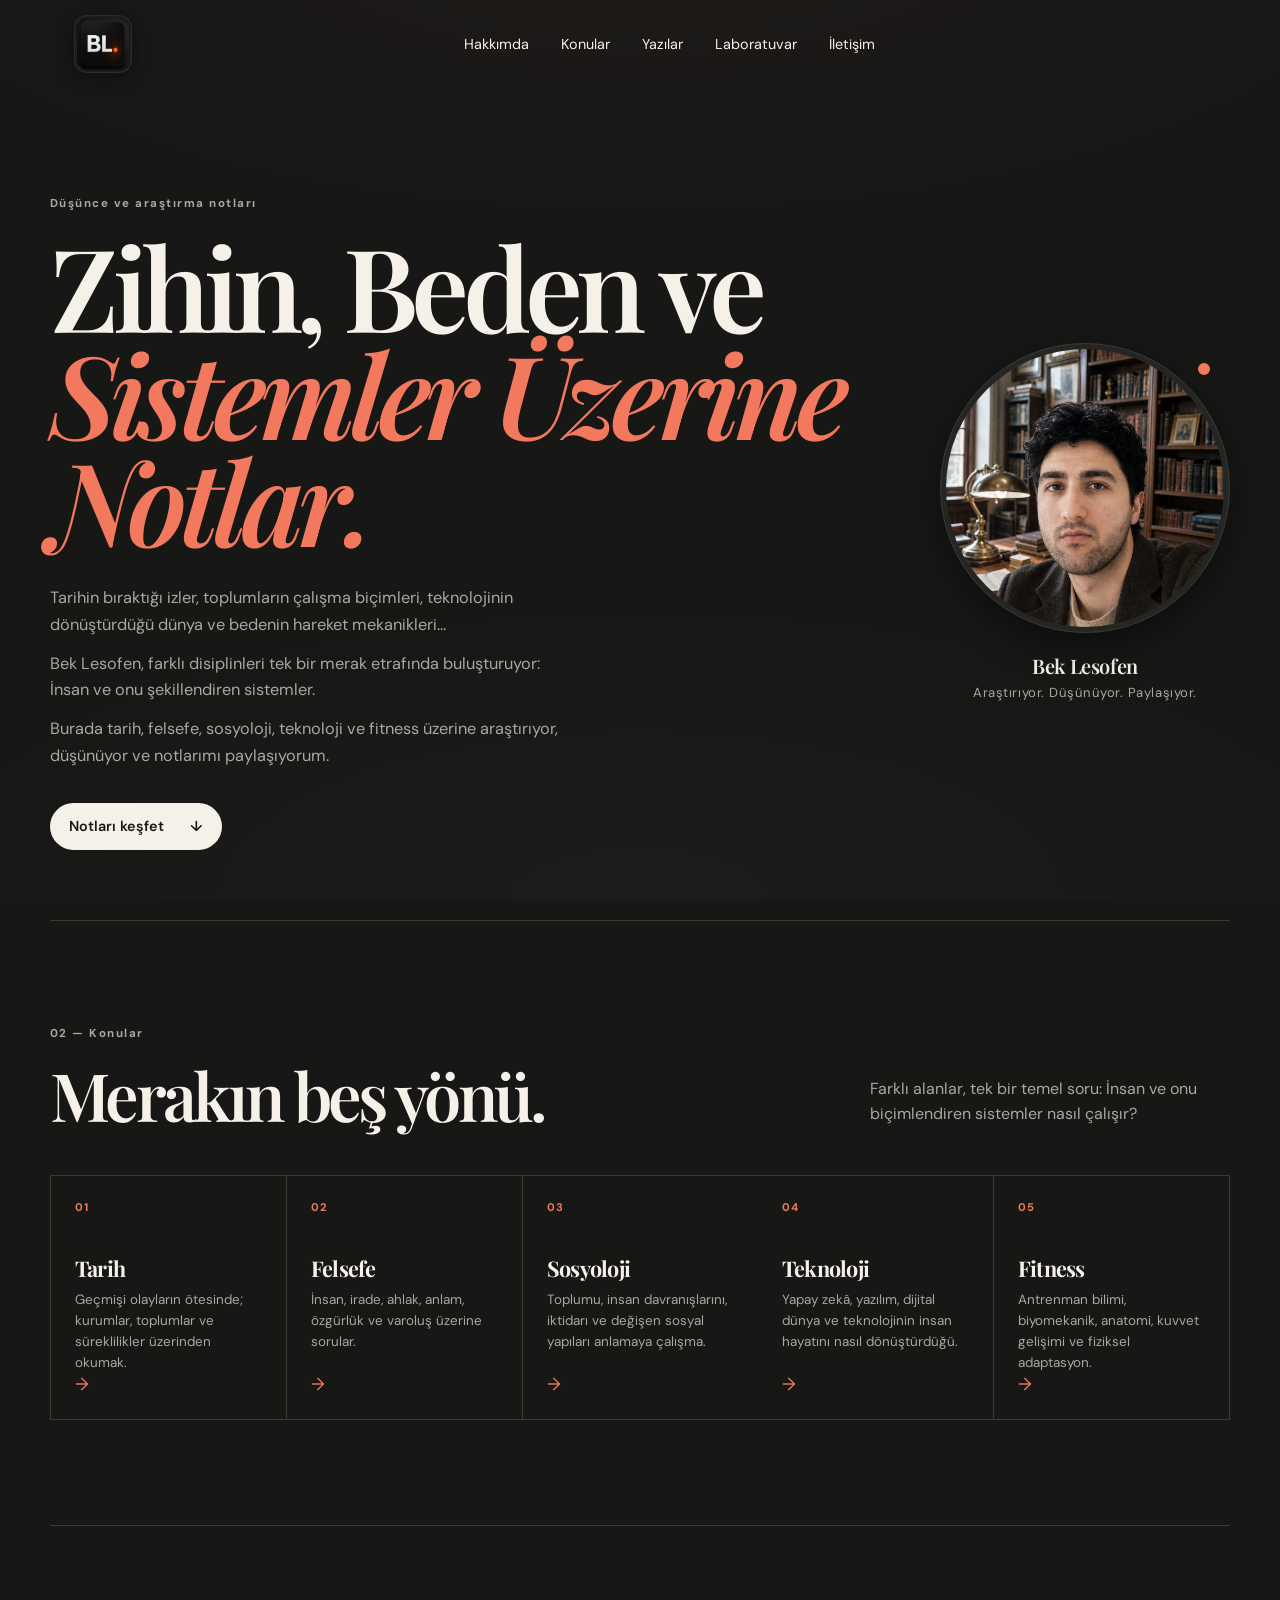
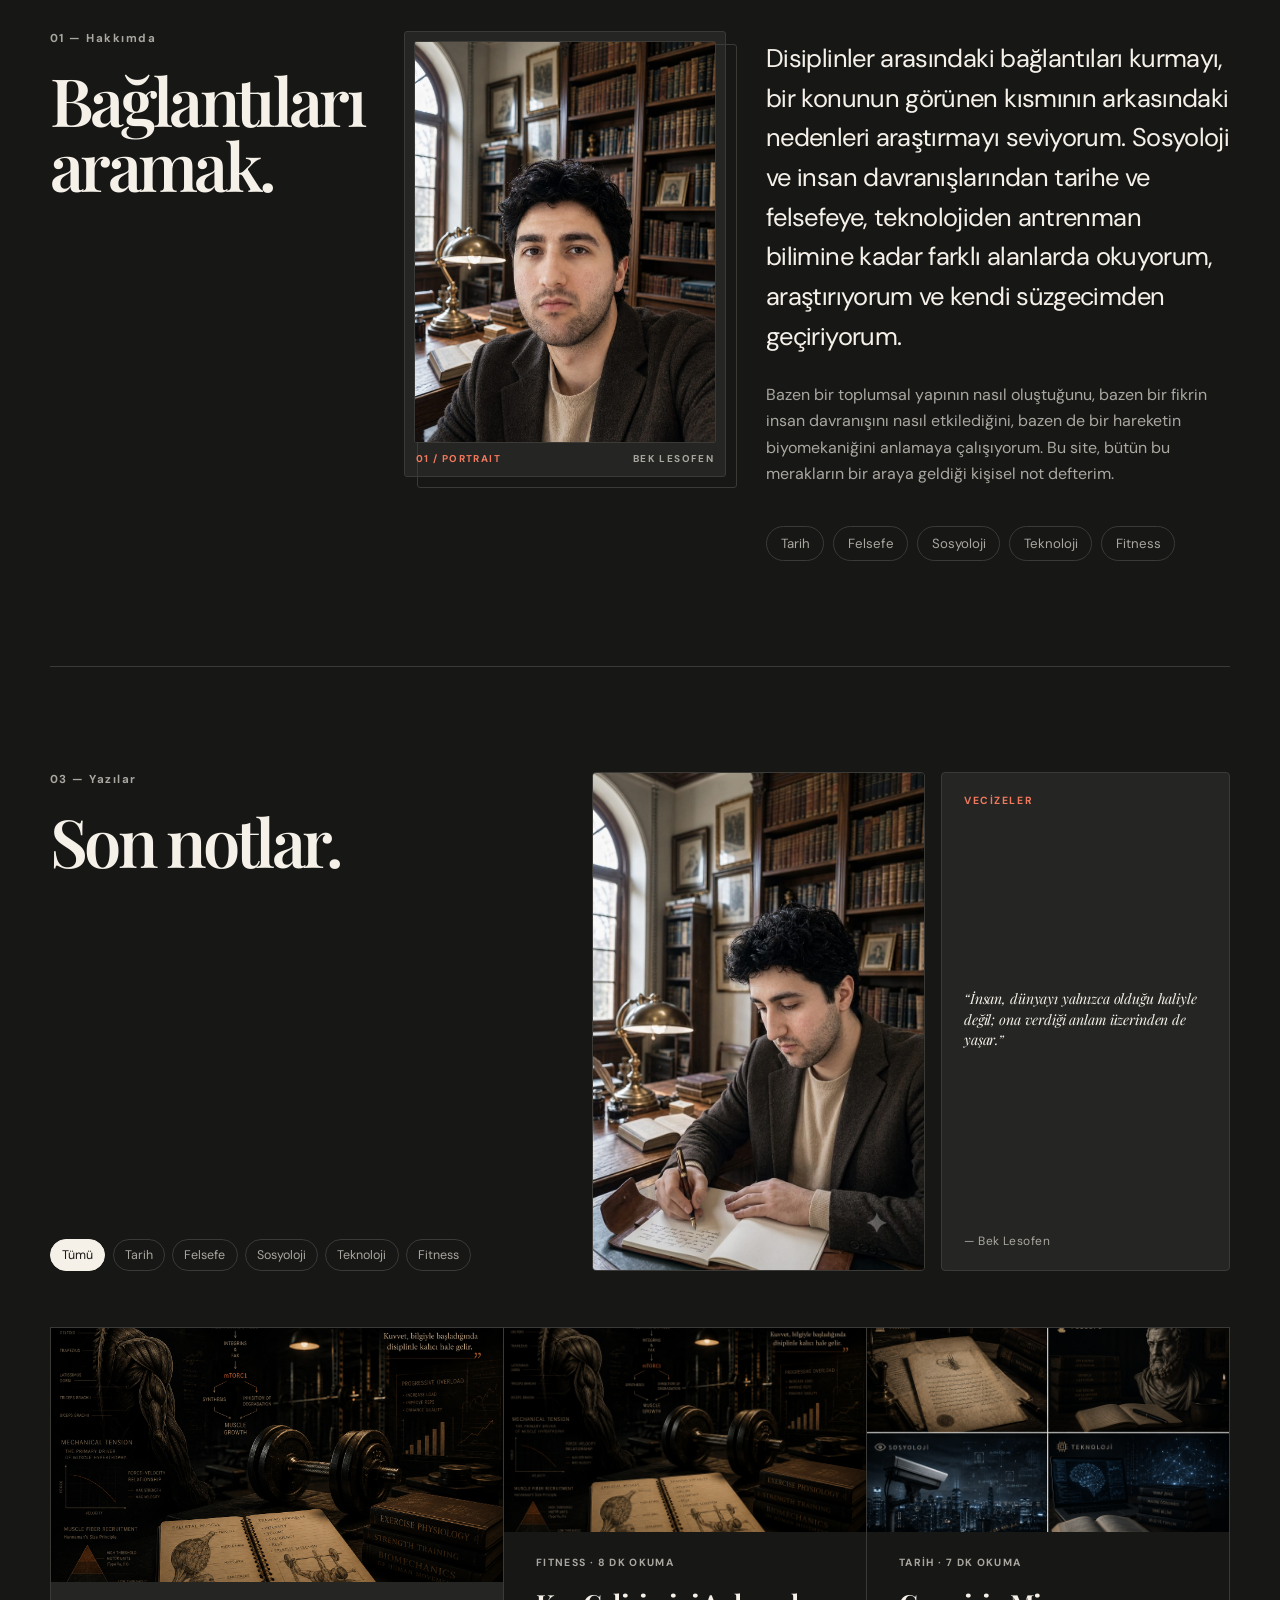
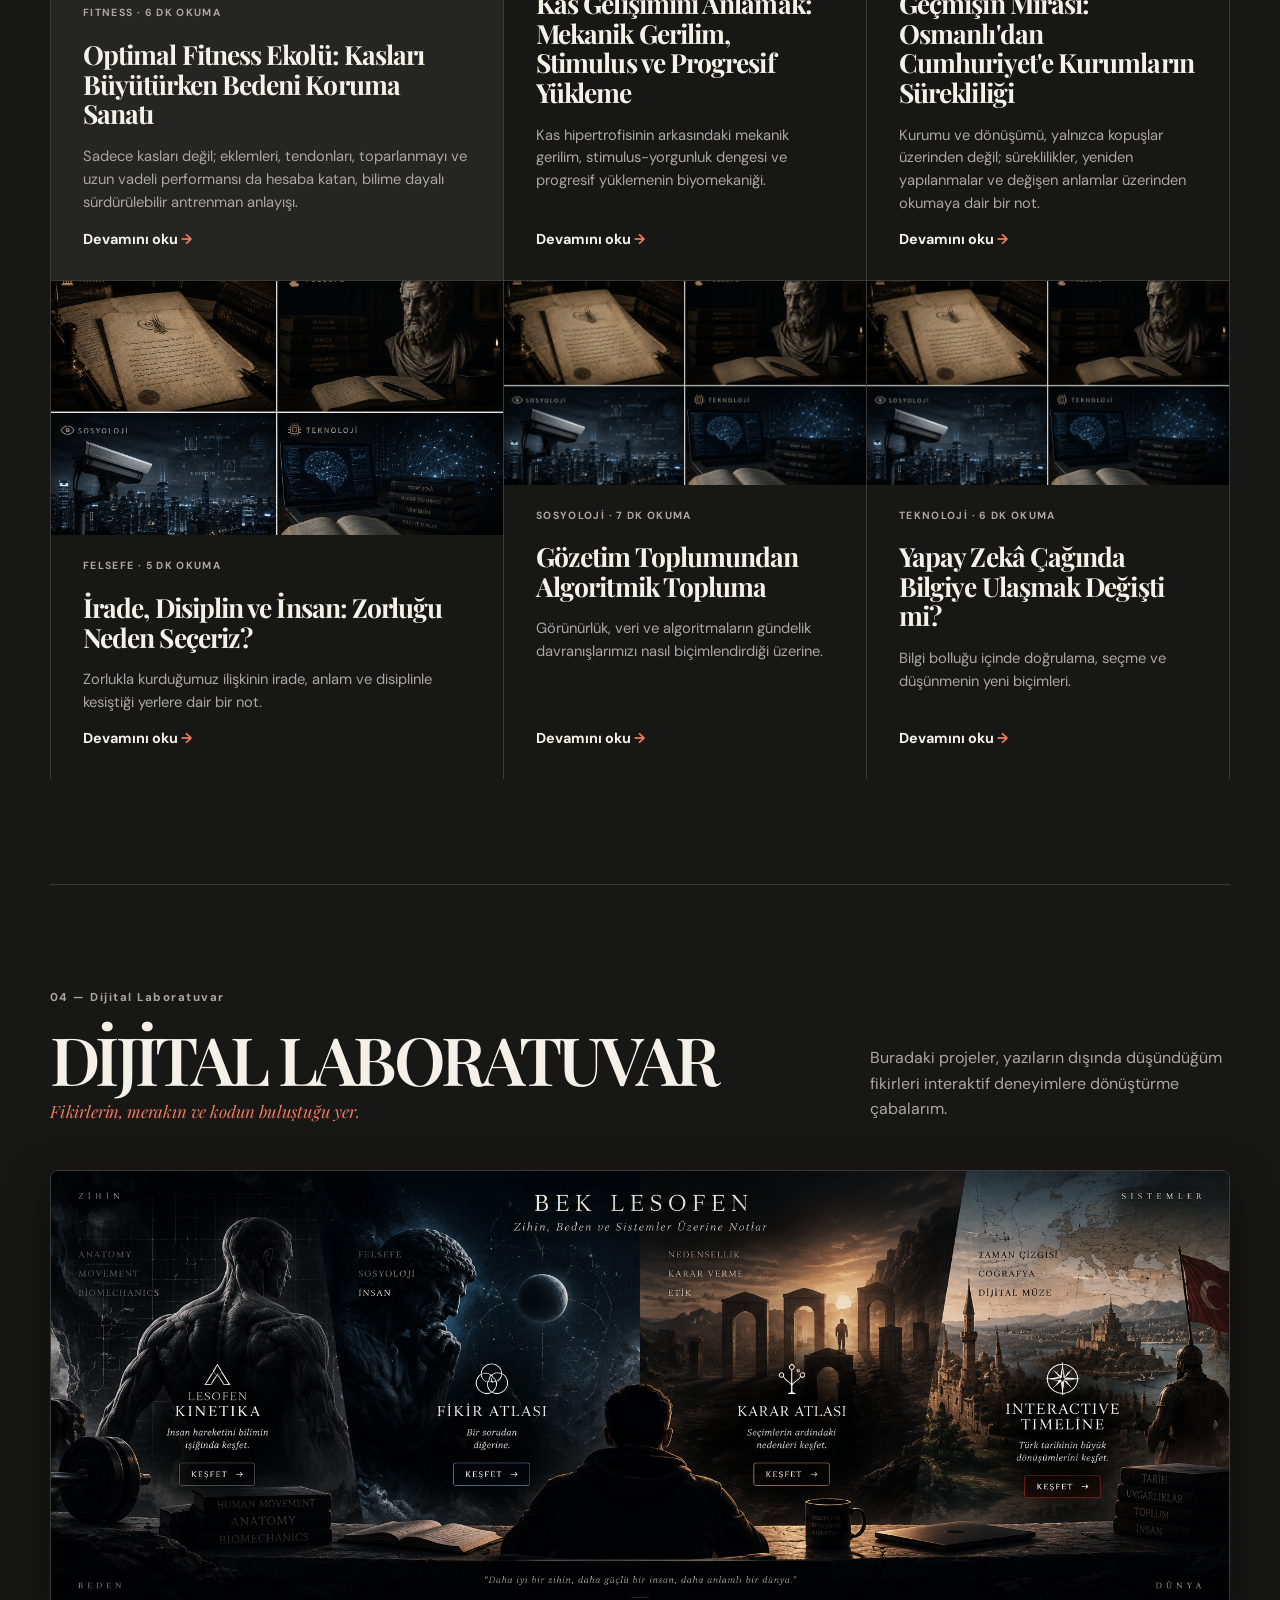
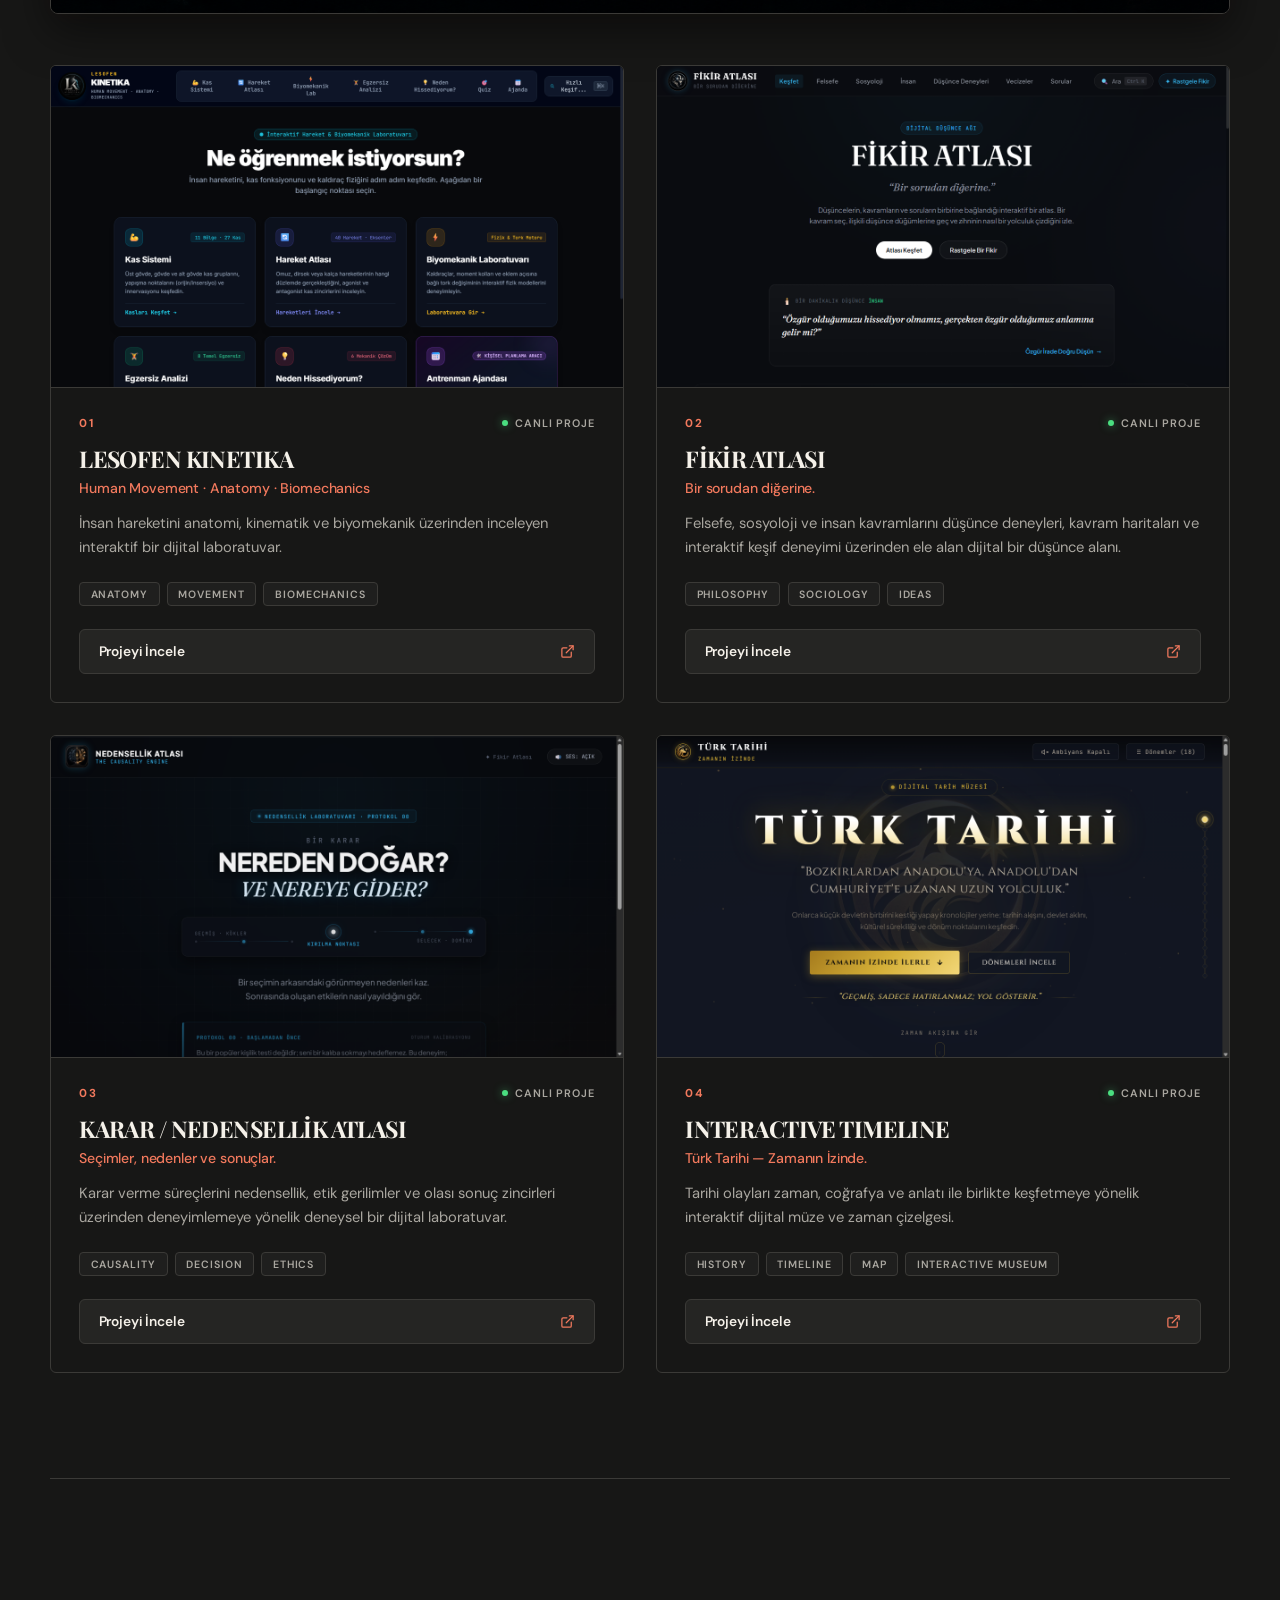
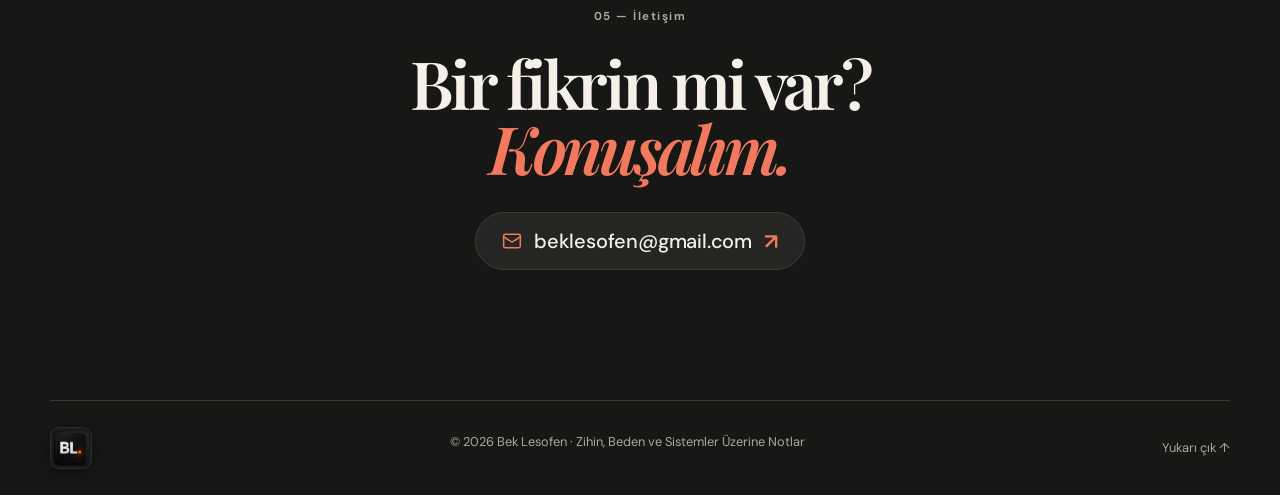
==== commit 4fb94474: "feat(lab): add digital laboratory ecosystem cover" ====
--- a/index.html
+++ b/index.html
@@ -31,6 +31,7 @@
         <a href="#hakkimda">Hakkımda</a>
         <a href="#kategoriler">Konular</a>
         <a href="#yazilar">Yazılar</a>
+        <a href="#digital-laboratory">Laboratuvar</a>
         <a href="#iletisim">İletişim</a>
       </nav>
 
@@ -111,6 +112,23 @@
         <div class="post-grid" id="post-grid"></div>
       </section>
 
+      <section class="laboratory section" id="digital-laboratory">
+        <div class="section-heading reveal-on-scroll">
+          <div>
+            <p class="eyebrow" id="lab-eyebrow"></p>
+            <h2 id="lab-title"></h2>
+            <p class="section-tagline" id="lab-subtitle"></p>
+          </div>
+          <p class="section-intro" id="lab-intro"></p>
+        </div>
+
+        <figure class="lab-cover reveal-on-scroll" id="lab-cover">
+          <img src="assets/projects/lab-cover.png" alt="Bek Lesofen Dijital Laboratuvar — Kinetika, Fikir Atlası, Karar Atlası ve Interactive Timeline ekosistem kapağı" loading="lazy" decoding="async" width="2048" height="768" />
+        </figure>
+
+        <div class="project-grid" id="project-grid"></div>
+      </section>
+
       <section class="contact section reveal-on-scroll" id="iletisim">
         <p class="eyebrow" id="contact-eyebrow"></p>
         <h2 id="contact-title"></h2>
--- a/style.css
+++ b/style.css
@@ -155,7 +155,7 @@
   transform: translateY(-2px);
   box-shadow: 0 16px 44px rgba(0, 0, 0, 0.55);
 }
-.hero-avatar { display: block; width: 100%; height: 100%; border-radius: 50%; object-fit: cover; object-position: center 25%; }
+.hero-avatar { display: block; width: 100%; height: 100%; border-radius: 50%; object-fit: cover; object-position: 48% 50%; }
 
 @keyframes amberBreathing {
   0%, 100% {
@@ -406,6 +406,212 @@
 .post-card:hover a span {
   transform: translateX(4px);
 }
+
+/* ====================================================
+   DİJİTAL LABORATUVAR / PROJECTS SECTION
+   ==================================================== */
+.section-tagline {
+  font-family: "Playfair Display", serif;
+  font-style: italic;
+  color: var(--accent);
+  font-size: 1.05rem;
+  margin: 0.55rem 0 0;
+  letter-spacing: -0.01em;
+}
+.lab-cover {
+  margin: 0 0 clamp(2.4rem, 4vw, 3.4rem);
+  width: 100%;
+  border: 1px solid var(--line);
+  border-radius: 8px;
+  overflow: hidden;
+  background: #0a0a09;
+  box-shadow: 0 16px 44px rgba(0, 0, 0, 0.5), 0 0 24px rgba(242, 121, 93, 0.04);
+  position: relative;
+  transition: transform .45s cubic-bezier(0.16, 1, 0.3, 1),
+              border-color .35s ease,
+              box-shadow .45s ease;
+}
+.lab-cover:hover {
+  transform: translateY(-2px);
+  border-color: rgba(242, 121, 93, 0.28);
+  box-shadow: 0 20px 52px rgba(0, 0, 0, 0.6), 0 0 32px rgba(242, 121, 93, 0.08);
+}
+.lab-cover img {
+  display: block;
+  width: 100%;
+  height: auto;
+  aspect-ratio: 2048 / 768;
+  object-fit: cover;
+  object-position: center;
+  transition: transform .85s cubic-bezier(0.16, 1, 0.3, 1);
+}
+.lab-cover:hover img {
+  transform: scale(1.015);
+}
+.project-grid {
+  display: grid;
+  grid-template-columns: repeat(2, 1fr);
+  gap: clamp(1.5rem, 2.5vw, 2.2rem);
+}
+.project-card {
+  background: var(--bg);
+  border: 1px solid var(--line);
+  border-radius: 6px;
+  overflow: hidden;
+  display: flex;
+  flex-direction: column;
+  position: relative;
+  transition: transform .4s cubic-bezier(0.16, 1, 0.3, 1),
+              border-color .35s ease,
+              background-color .35s ease,
+              box-shadow .4s cubic-bezier(0.16, 1, 0.3, 1);
+}
+.project-card:hover {
+  transform: translateY(-4px);
+  background: #1d1d1b;
+  border-color: rgba(242, 121, 93, 0.32);
+  box-shadow: 0 16px 40px rgba(0, 0, 0, 0.48), 0 0 24px rgba(242, 121, 93, 0.08);
+}
+.project-card-cover-link {
+  position: absolute;
+  inset: 0;
+  z-index: 2;
+  cursor: pointer;
+}
+.project-preview {
+  margin: 0;
+  overflow: hidden;
+  position: relative;
+  aspect-ratio: 16 / 9;
+  background: #0d0d0c;
+  border-bottom: 1px solid var(--line);
+}
+.project-preview img {
+  display: block;
+  width: 100%;
+  height: 100%;
+  object-fit: cover;
+  object-position: top center;
+  transition: transform .75s cubic-bezier(0.16, 1, 0.3, 1);
+}
+.project-card:hover .project-preview img {
+  transform: scale(1.025);
+}
+.project-card-body {
+  padding: clamp(1.4rem, 2.2vw, 1.85rem);
+  display: flex;
+  flex-direction: column;
+  flex: 1;
+}
+.project-card-header {
+  display: flex;
+  align-items: center;
+  justify-content: space-between;
+  margin-bottom: .85rem;
+}
+.project-number {
+  font-size: .72rem;
+  font-weight: 700;
+  letter-spacing: .14em;
+  color: var(--accent);
+}
+.project-badge {
+  display: inline-flex;
+  align-items: center;
+  gap: .45rem;
+  font-size: .68rem;
+  letter-spacing: .08em;
+  text-transform: uppercase;
+  color: var(--muted);
+  font-weight: 600;
+}
+.project-badge-dot {
+  width: 6px;
+  height: 6px;
+  border-radius: 50%;
+  background: #4ade80;
+  box-shadow: 0 0 8px rgba(74, 222, 128, 0.6);
+}
+.project-title {
+  font-family: "Playfair Display", serif;
+  font-size: clamp(1.35rem, 1.8vw, 1.65rem);
+  letter-spacing: -.025em;
+  line-height: 1.2;
+  margin: 0 0 .45rem;
+  color: var(--text);
+}
+.project-tagline {
+  font-size: .88rem;
+  color: var(--accent);
+  font-weight: 500;
+  letter-spacing: -.01em;
+  margin: 0 0 .9rem;
+}
+.project-description {
+  font-size: .92rem;
+  line-height: 1.62;
+  color: var(--muted);
+  margin: 0 0 1.4rem;
+}
+.project-tags {
+  display: flex;
+  flex-wrap: wrap;
+  gap: .45rem;
+  margin-top: auto;
+  margin-bottom: 1.4rem;
+}
+.project-tags span {
+  font-size: .66rem;
+  letter-spacing: .09em;
+  font-weight: 600;
+  color: var(--muted);
+  padding: .3rem .65rem;
+  border-radius: 4px;
+  background: rgba(255, 255, 255, 0.035);
+  border: 1px solid var(--line);
+  transition: color .2s ease, border-color .2s ease, background .2s ease;
+}
+.project-card:hover .project-tags span {
+  border-color: rgba(242, 121, 93, 0.22);
+  color: var(--text);
+  background: rgba(255, 255, 255, 0.05);
+}
+.project-action-wrapper {
+  margin-top: auto;
+}
+.project-action-button {
+  display: inline-flex;
+  align-items: center;
+  justify-content: space-between;
+  width: 100%;
+  padding: .78rem 1.15rem;
+  background: var(--surface);
+  border: 1px solid var(--line);
+  border-radius: 6px;
+  color: var(--text);
+  font-size: .86rem;
+  font-weight: 600;
+  letter-spacing: -.01em;
+  transition: background .25s ease, border-color .25s ease, color .25s ease, transform .25s ease;
+}
+.project-action-button span {
+  display: inline-flex;
+  align-items: center;
+  gap: .4rem;
+}
+.project-action-button .external-icon {
+  color: var(--accent);
+  transition: transform .25s ease;
+}
+.project-card:hover .project-action-button {
+  background: #252523;
+  border-color: var(--accent);
+  color: #fff;
+}
+.project-card:hover .project-action-button .external-icon {
+  transform: translate(2px, -2px);
+}
+
 .contact { text-align: center; padding: 130px 0; }
 .contact .eyebrow { margin-bottom: 1.6rem; }
 .contact h2 { margin-bottom: 2rem; }
@@ -461,6 +667,8 @@
 .article h1 { font-size: clamp(3rem, 6.2vw, 5.6rem); margin: 0 0 1.7rem; }
 .article-meta { display: flex; gap: .55rem; align-items: center; color: var(--muted); font-size: .82rem; margin-bottom: 2.5rem; }
 .article-intro { border-left: 2px solid var(--accent); padding-left: 1.25rem; font-family: "Playfair Display", serif; font-size: clamp(1.35rem, 2.5vw, 1.85rem); letter-spacing: -.025em; line-height: 1.5; margin: 0 0 3.5rem; }
+.article-intro em { font-style: italic; color: var(--accent); }
+.article-intro strong { font-weight: 700; color: var(--text); }
 .article-image {
   margin: 0 0 3.5rem;
   border: 1px solid var(--line);
@@ -486,8 +694,28 @@
 .article-section strong { color: var(--text); font-weight: 600; }
 .article-section blockquote { border-left: 2px solid var(--accent); margin: 1.8rem 0; padding: .6rem 0 .6rem 1.3rem; font-family: "Playfair Display", serif; font-style: italic; color: var(--text); font-size: clamp(1.05rem, 1.6vw, 1.25rem); line-height: 1.6; }
 .article-section blockquote strong { color: var(--text); }
-.article-section ul { color: var(--muted); margin: 1rem 0 1.5rem 1.4rem; padding: 0; }
+.article-section ul, .article-section ol { color: var(--muted); margin: 1rem 0 1.5rem 1.4rem; padding: 0; }
 .article-section li { margin-bottom: .5rem; line-height: 1.65; }
+.article-section pre {
+  background: var(--surface);
+  border: 1px solid var(--line);
+  border-radius: 4px;
+  padding: 1.1rem 1.3rem;
+  overflow-x: auto;
+  font-family: ui-monospace, SFMono-Regular, Menlo, Monaco, Consolas, monospace;
+  font-size: .88rem;
+  color: var(--text);
+  line-height: 1.6;
+  margin: 1.6rem 0;
+}
+.article-section code {
+  font-family: ui-monospace, SFMono-Regular, Menlo, Monaco, Consolas, monospace;
+  font-size: .9em;
+  color: var(--accent);
+}
+.article-section pre code {
+  color: var(--text);
+}
 .article-table-wrapper { overflow-x: auto; margin: 2rem 0; border: 1px solid var(--line); border-radius: 4px; }
 .article-section table { width: 100%; border-collapse: collapse; font-size: .9rem; background: var(--bg); }
 .article-section th, .article-section td { padding: .85rem 1.1rem; border: 1px solid var(--line); text-align: left; }
@@ -528,13 +756,100 @@
   .category-card:last-child { grid-column: span 2; }
   .post-grid { grid-template-columns: 1fr; }
   .post-card { min-height: 255px; }
+  .project-grid { grid-template-columns: 1fr; gap: 1.5rem; }
   .contact { padding: 100px 0; }
   .article-main { width: min(100% - 36px, 1180px); }
   .article { padding: 48px 0 80px; }
   .back-link { margin-bottom: 3rem; }
   .article-intro { margin-bottom: 2.5rem; }
   footer { min-height: 150px; flex-wrap: wrap; align-content: center; gap: .6rem 1.3rem; }
-  .reveal-on-scroll { transform: translateY(14px); transition-duration: .6s; }
+
+  /* Mobile Animation Refinements */
+  .reveal-on-scroll {
+    transform: translateY(10px);
+    transition-duration: .38s;
+    transition-delay: calc(var(--reveal-index, 0) * 20ms);
+  }
+
+  .hero-fade-1 { animation-duration: .5s; }
+  .hero-fade-2 { animation-duration: .55s; animation-delay: .05s; }
+  .hero-fade-3 { animation-duration: .55s; animation-delay: .1s; }
+  .hero-fade-4 { animation-duration: .55s; animation-delay: .15s; }
+  .hero-profile { animation-duration: .6s; animation-delay: .1s; }
+  .article { animation-duration: .55s; }
+
+  .site-header.scrolled {
+    background: rgba(23, 23, 22, 0.94);
+    backdrop-filter: blur(8px);
+    -webkit-backdrop-filter: blur(8px);
+    box-shadow: 0 2px 14px rgba(0, 0, 0, 0.4);
+  }
+
+  .hero-avatar-dot {
+    animation-name: amberBreathingMobile;
+  }
+
+  /* Disable hover scale & lifts on touch */
+  .post-card:hover { transform: none; box-shadow: none; background: var(--bg); }
+  .post-card.featured-post:hover { background: var(--surface); }
+  .post-card:hover .post-card-image img { transform: none; }
+  .post-card:hover a span { transform: none; }
+  .about-frame:hover { transform: none; box-shadow: none; }
+  .about-frame:hover .about-frame-inner img { transform: none; }
+  .posts-editorial-image:hover { transform: none; box-shadow: none; border-color: var(--line); }
+  .posts-editorial-image:hover img { transform: none; }
+  .aphorism-card:hover { transform: none; box-shadow: none; border-color: var(--line); }
+  .category-card:hover { transform: none; box-shadow: none; background: var(--bg); }
+  .category-card:hover .category-arrow { transform: none; }
+  .button:hover { transform: none; box-shadow: none; }
+  .email-link:hover { transform: none; }
+  .email-link:hover .email-arrow { transform: none; }
+  .article-image:hover img { transform: none; }
+  .hero-profile:hover .hero-avatar-frame { transform: none; box-shadow: none; }
+  .logo:hover .logo-frame { transform: none; }
+  .project-card:hover { transform: none; box-shadow: none; background: var(--bg); border-color: var(--line); }
+  .project-card:hover .project-preview img { transform: none; }
+  .project-card:hover .project-action-button { background: var(--surface); border-color: var(--line); color: var(--text); }
+  .project-card:hover .project-action-button .external-icon { transform: none; }
+  .project-card:hover .project-tags span { border-color: var(--line); color: var(--muted); }
+  .lab-cover { margin-bottom: 2rem; border-radius: 6px; }
+  .lab-cover:hover { transform: none; box-shadow: 0 16px 44px rgba(0, 0, 0, 0.5); border-color: var(--line); }
+  .lab-cover:hover img { transform: none; }
+}
+
+@keyframes amberBreathingMobile {
+  0%, 100% {
+    box-shadow: 0 0 0 0 rgba(242, 121, 93, 0);
+  }
+  50% {
+    box-shadow: 0 0 7px 1.5px rgba(242, 121, 93, 0.22);
+  }
+}
+
+@media (hover: none) and (pointer: coarse) {
+  .post-card:hover { transform: none; box-shadow: none; }
+  .post-card:hover .post-card-image img { transform: none; }
+  .post-card:hover a span { transform: none; }
+  .about-frame:hover { transform: none; box-shadow: none; }
+  .about-frame:hover .about-frame-inner img { transform: none; }
+  .posts-editorial-image:hover { transform: none; box-shadow: none; }
+  .posts-editorial-image:hover img { transform: none; }
+  .aphorism-card:hover { transform: none; box-shadow: none; }
+  .category-card:hover { transform: none; box-shadow: none; }
+  .category-card:hover .category-arrow { transform: none; }
+  .button:hover { transform: none; box-shadow: none; }
+  .email-link:hover { transform: none; }
+  .email-link:hover .email-arrow { transform: none; }
+  .article-image:hover img { transform: none; }
+  .hero-profile:hover .hero-avatar-frame { transform: none; }
+  .logo:hover .logo-frame { transform: none; }
+  .project-card:hover { transform: none; box-shadow: none; border-color: var(--line); }
+  .project-card:hover .project-preview img { transform: none; }
+  .project-card:hover .project-action-button { border-color: var(--line); color: var(--text); }
+  .project-card:hover .project-action-button .external-icon { transform: none; }
+  .project-card:hover .project-tags span { border-color: var(--line); color: var(--muted); }
+  .lab-cover:hover { transform: none; box-shadow: none; border-color: var(--line); }
+  .lab-cover:hover img { transform: none; }
 }
 
 @media (prefers-reduced-motion: reduce) {
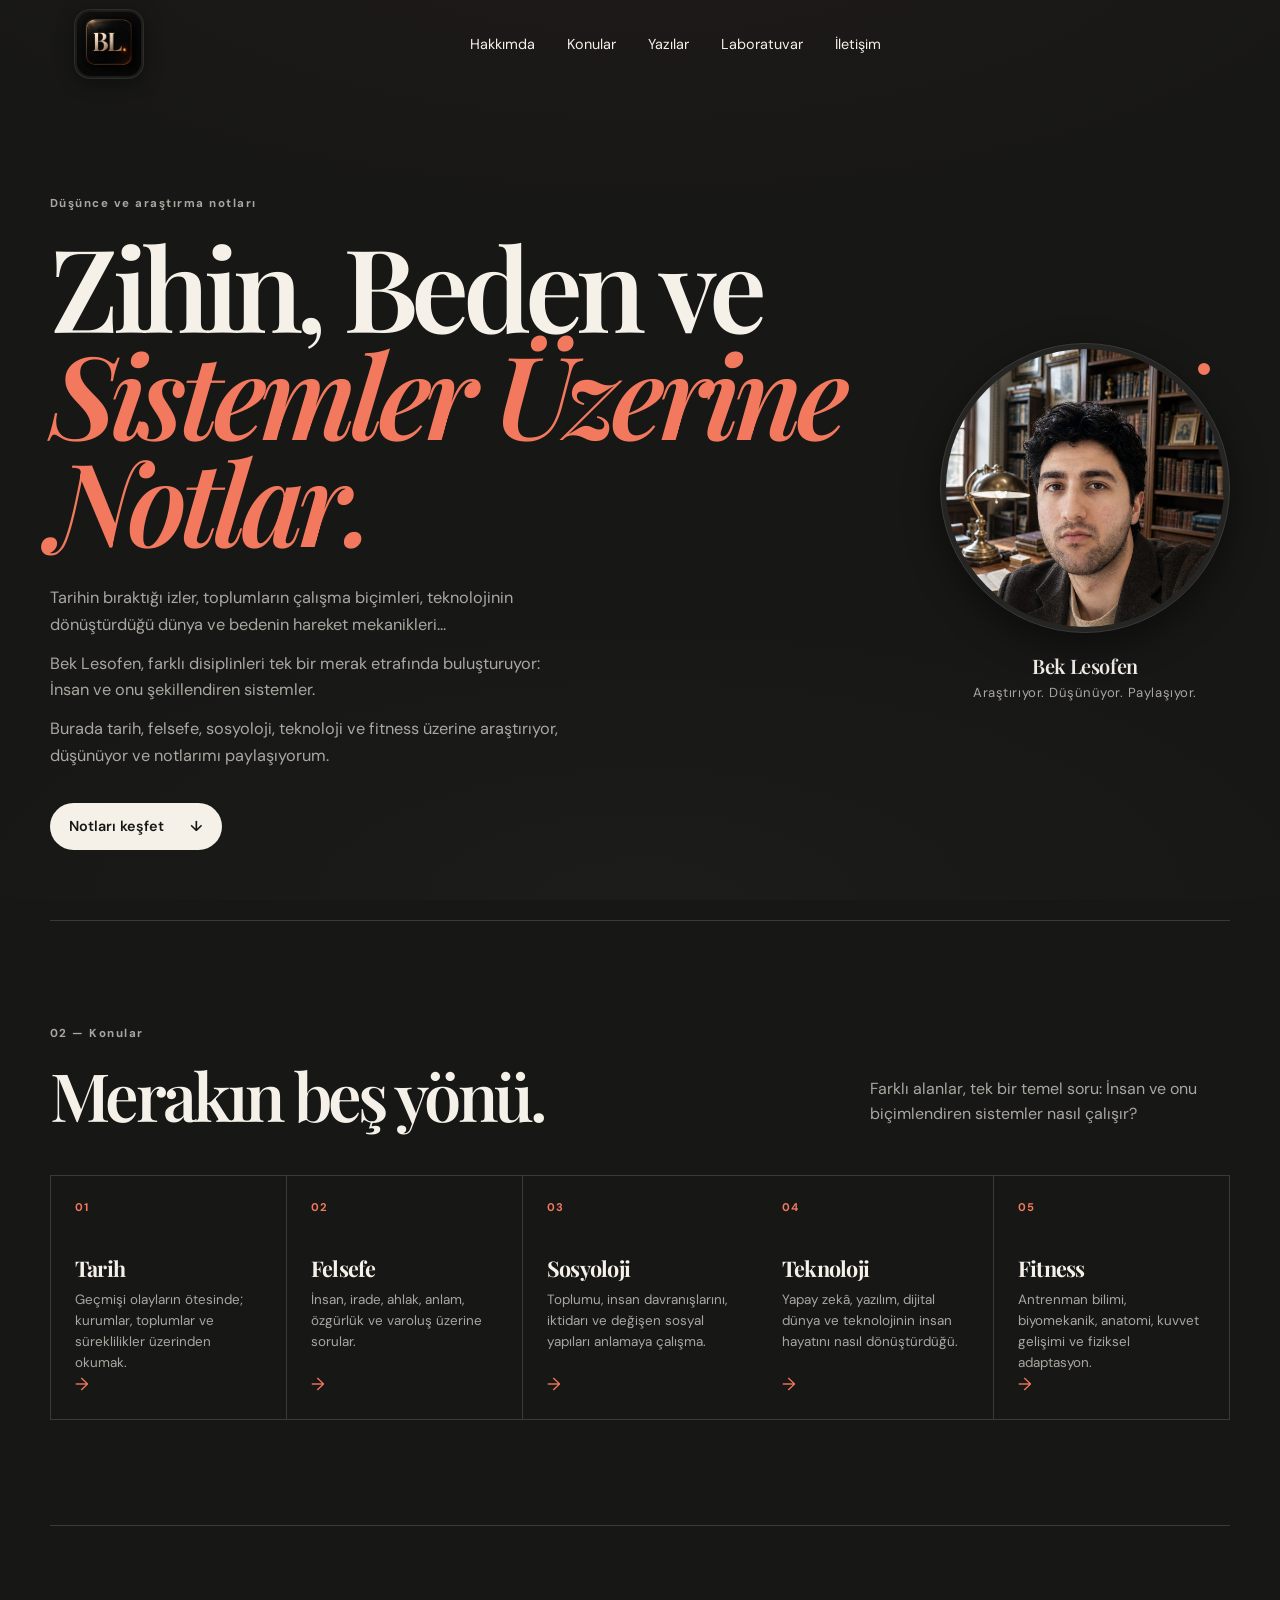
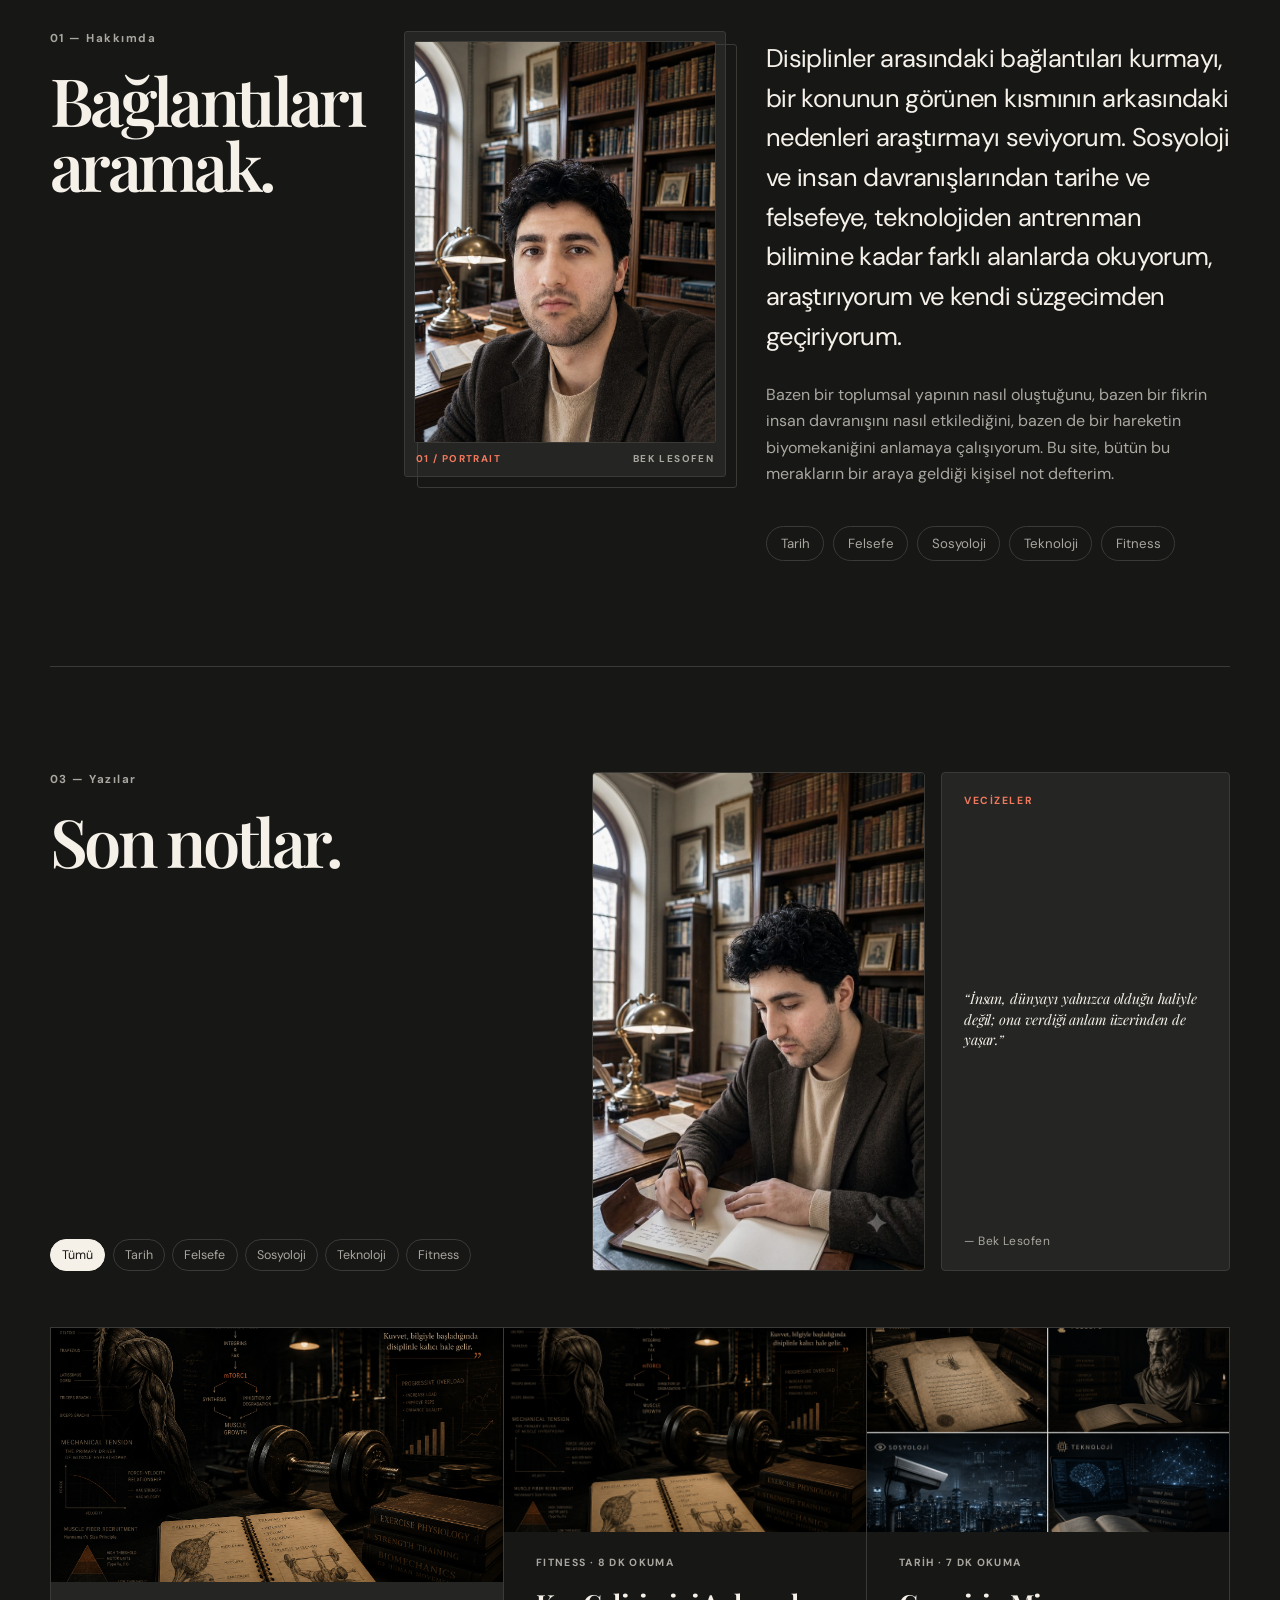
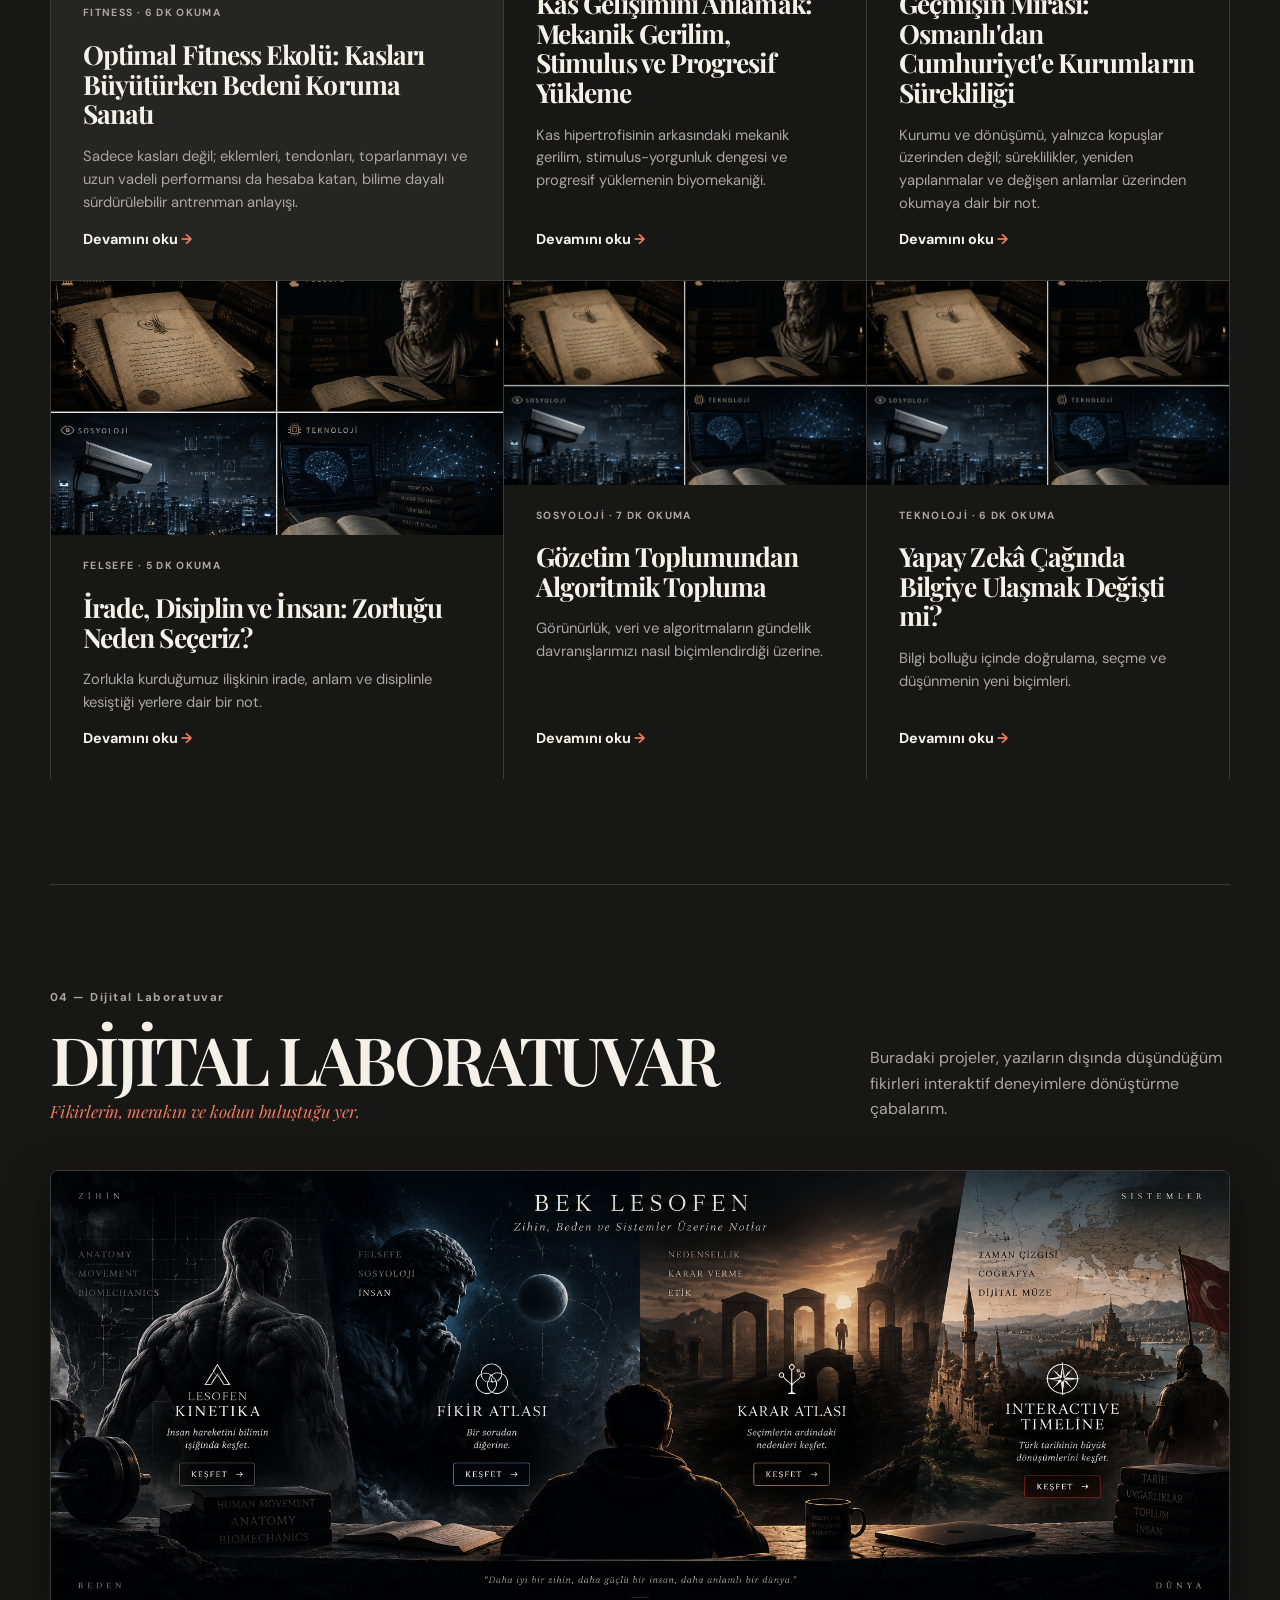
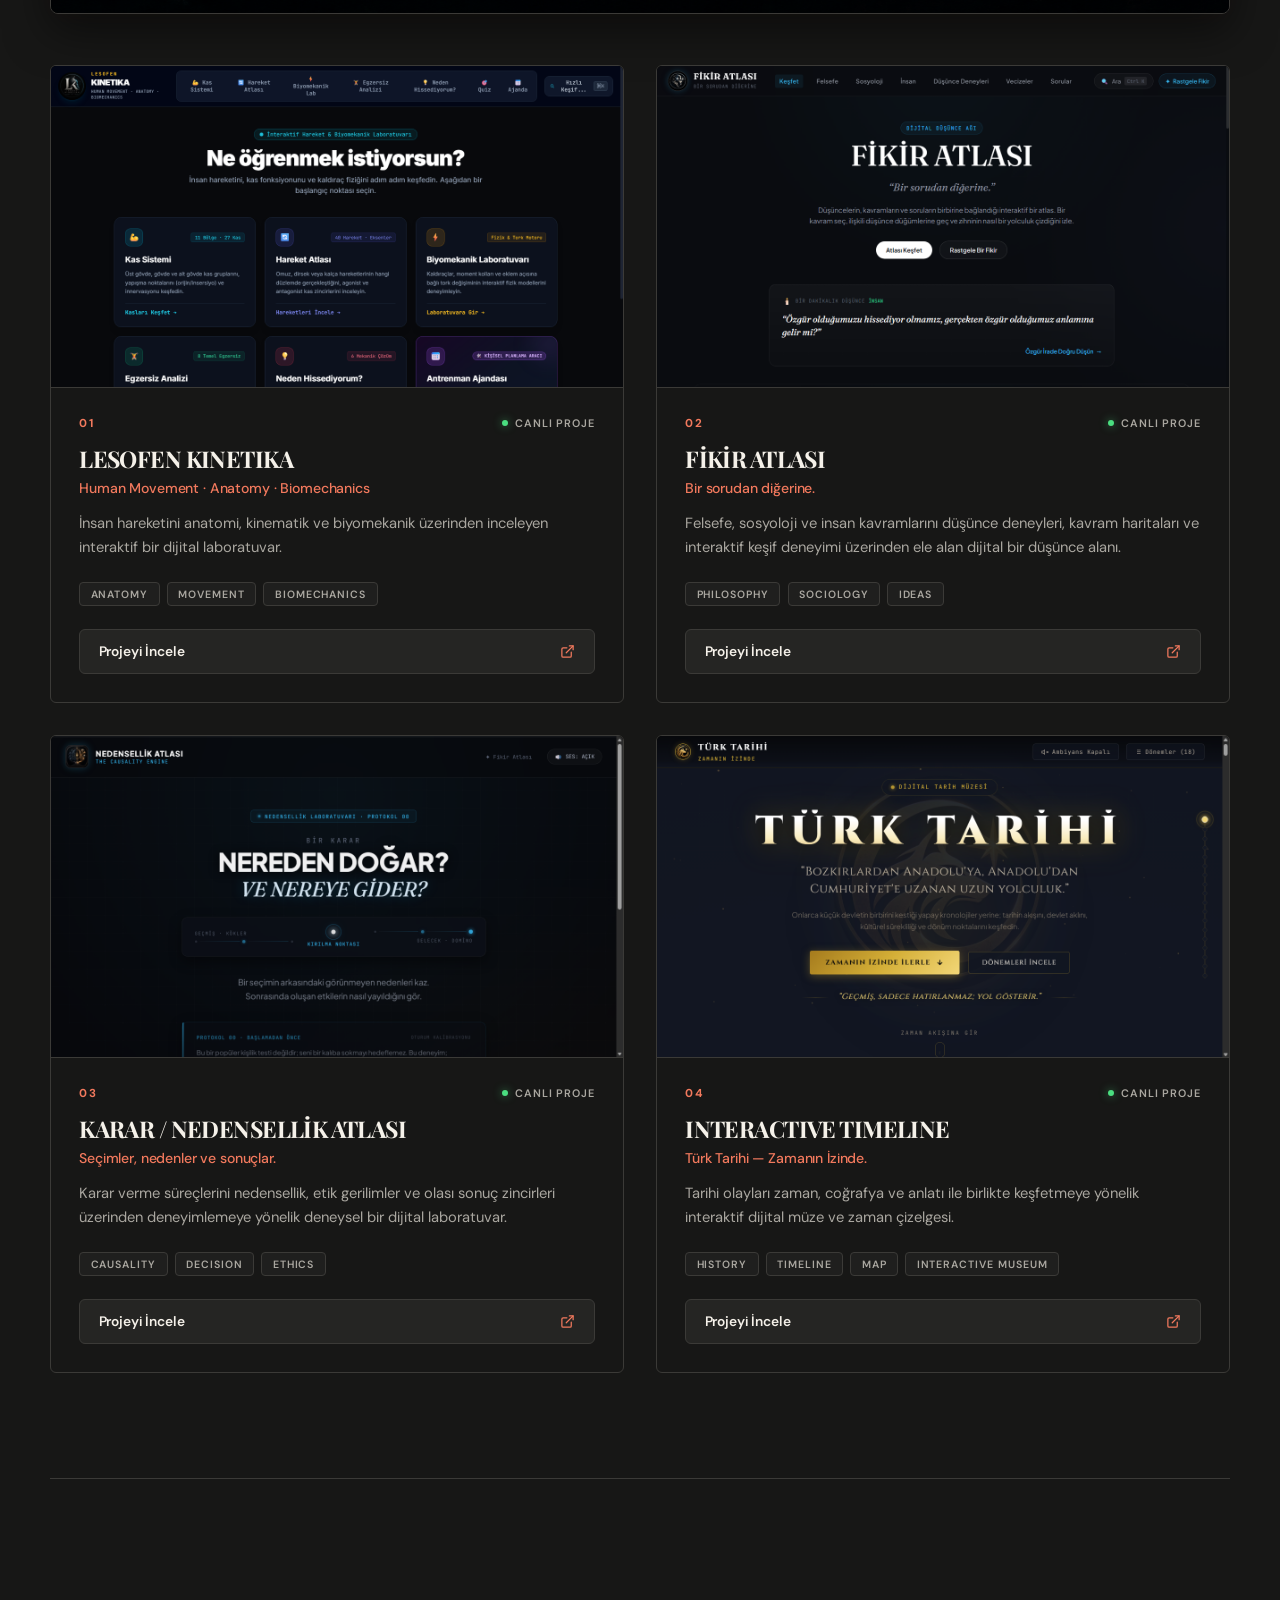
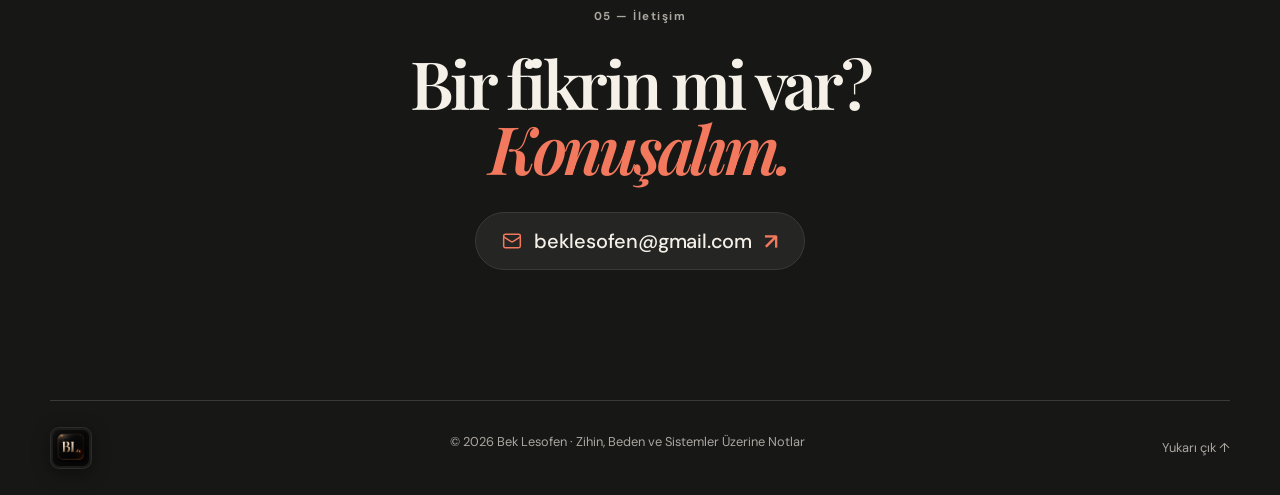
==== commit e2d670d9: "feat(brand): update site logo to yenilogo.png and adjust size" ====
--- a/index.html
+++ b/index.html
@@ -25,7 +25,7 @@
   </head>
   <body>
     <header class="site-header">
-      <a class="logo" href="#anasayfa" aria-label="Ana sayfaya git" id="logo"><span class="logo-frame"><img src="assets/images/logo.png" alt="Bek Lesofen" class="logo-img" /></span></a>
+      <a class="logo" href="#anasayfa" aria-label="Ana sayfaya git" id="logo"><span class="logo-frame"><img src="assets/images/yenilogo.png" alt="Bek Lesofen" class="logo-img" /></span></a>
 
       <nav class="desktop-nav" aria-label="Ana menü">
         <a href="#hakkimda">Hakkımda</a>
@@ -137,7 +137,7 @@
     </main>
 
     <footer>
-      <a class="logo" href="#anasayfa" id="footer-logo"><span class="logo-frame logo-frame-footer"><img src="assets/images/logo.png" alt="Bek Lesofen" class="logo-img" /></span></a>
+      <a class="logo" href="#anasayfa" id="footer-logo"><span class="logo-frame logo-frame-footer"><img src="assets/images/yenilogo.png" alt="Bek Lesofen" class="logo-img" /></span></a>
       <p>© <span id="year"></span> <span id="footer-name"></span> · <span id="footer-tagline"></span></p>
       <a href="#anasayfa">Yukarı çık ↑</a>
     </footer>
--- a/style.css
+++ b/style.css
@@ -66,7 +66,7 @@
   align-items: center;
   justify-content: center;
   position: relative;
-  border-radius: 13px;
+  border-radius: 16px;
   padding: 2px;
   background: radial-gradient(circle at 50% 50%, rgba(242, 121, 93, 0.07) 0%, rgba(37, 37, 35, 0.35) 70%, transparent 100%);
   border: 1px solid rgba(255, 255, 255, 0.08);
@@ -75,9 +75,9 @@
 }
 .logo-img {
   display: block;
-  width: 52px;
-  height: 52px;
-  border-radius: 11px;
+  width: 64px;
+  height: 64px;
+  border-radius: 14px;
   object-fit: contain;
   transition: opacity .25s ease;
 }
@@ -729,8 +729,8 @@
 @media (max-width: 720px) {
   .site-header, footer, .hero, .section { width: min(100% - 36px, 1180px); }
   .site-header { height: 72px; padding: 0; }
-  .logo-img { width: 44px; height: 44px; border-radius: 9px; }
-  .logo-frame { border-radius: 11px; padding: 1.5px; }
+  .logo-img { width: 52px; height: 52px; border-radius: 11px; }
+  .logo-frame { border-radius: 13px; padding: 1.5px; }
   .desktop-nav { display: none; }
   .menu-toggle { display: block; }
   .site-header.nav-open { position: relative; }
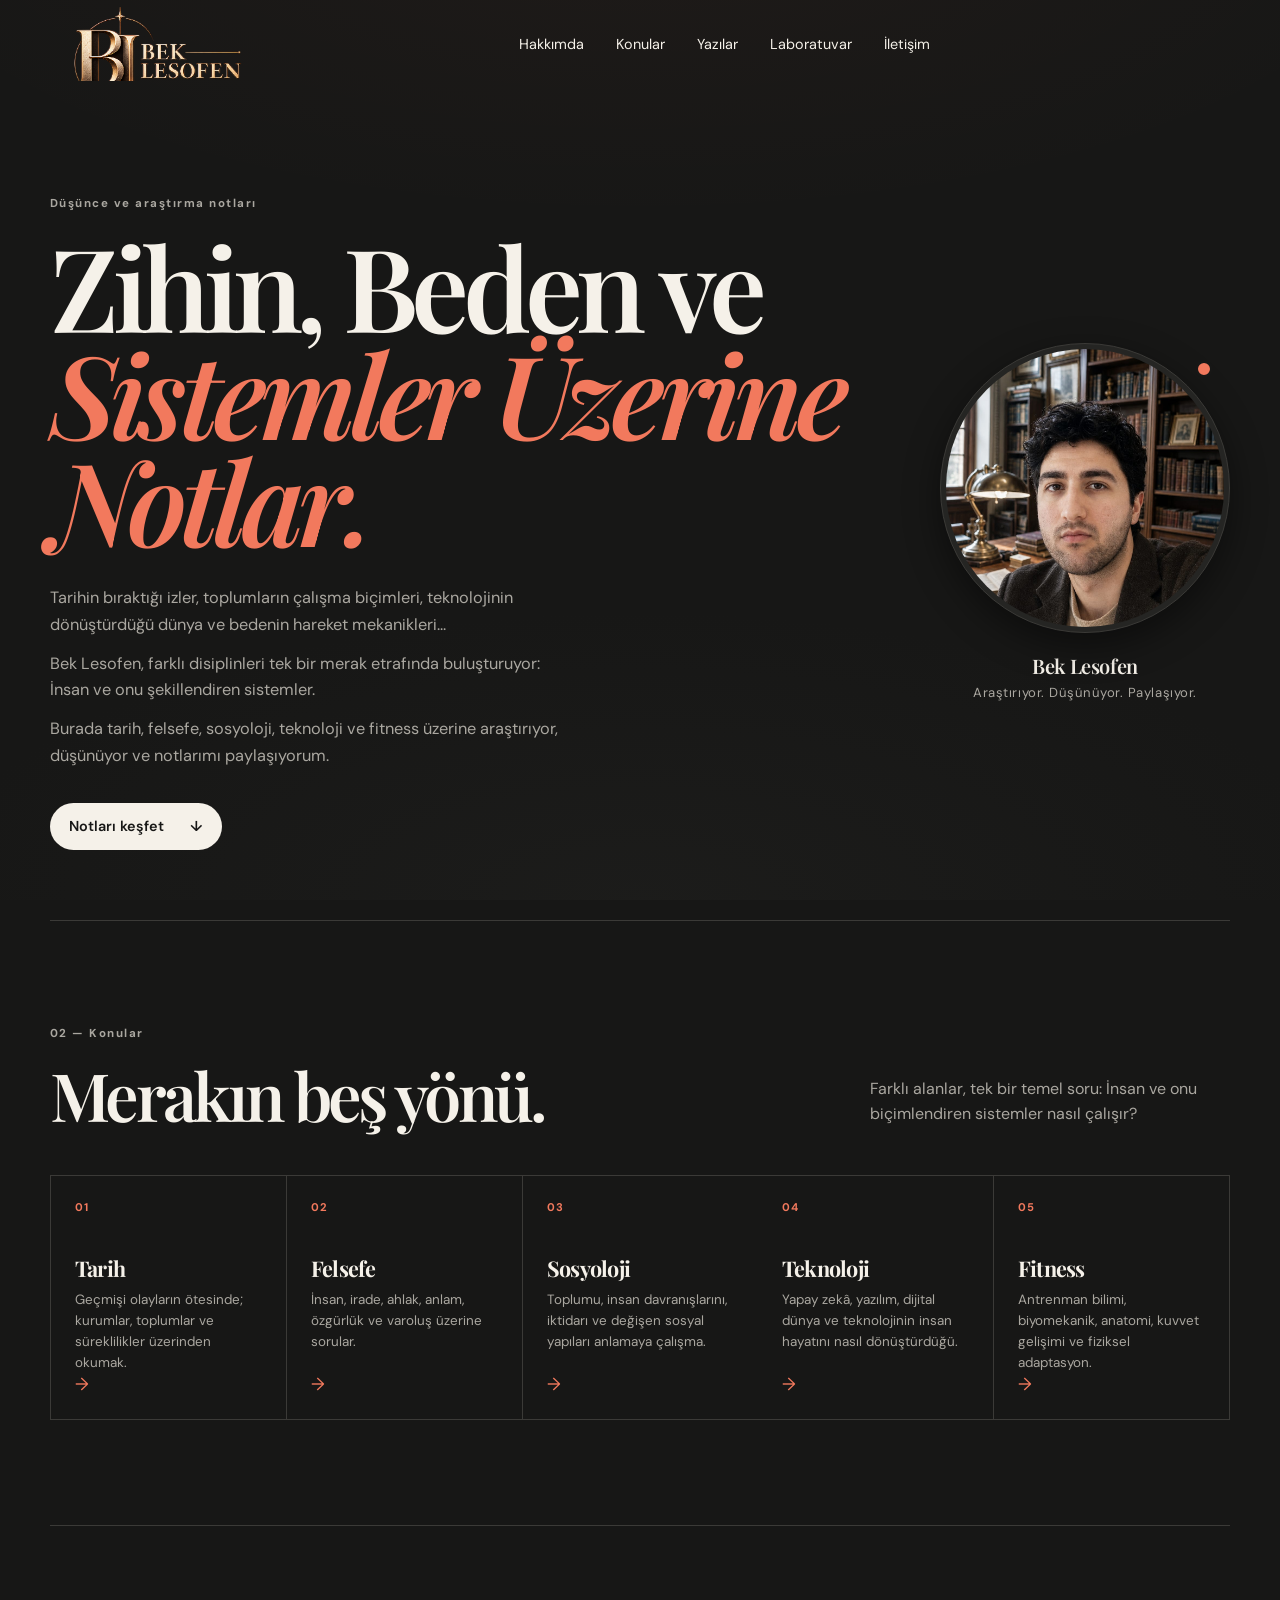
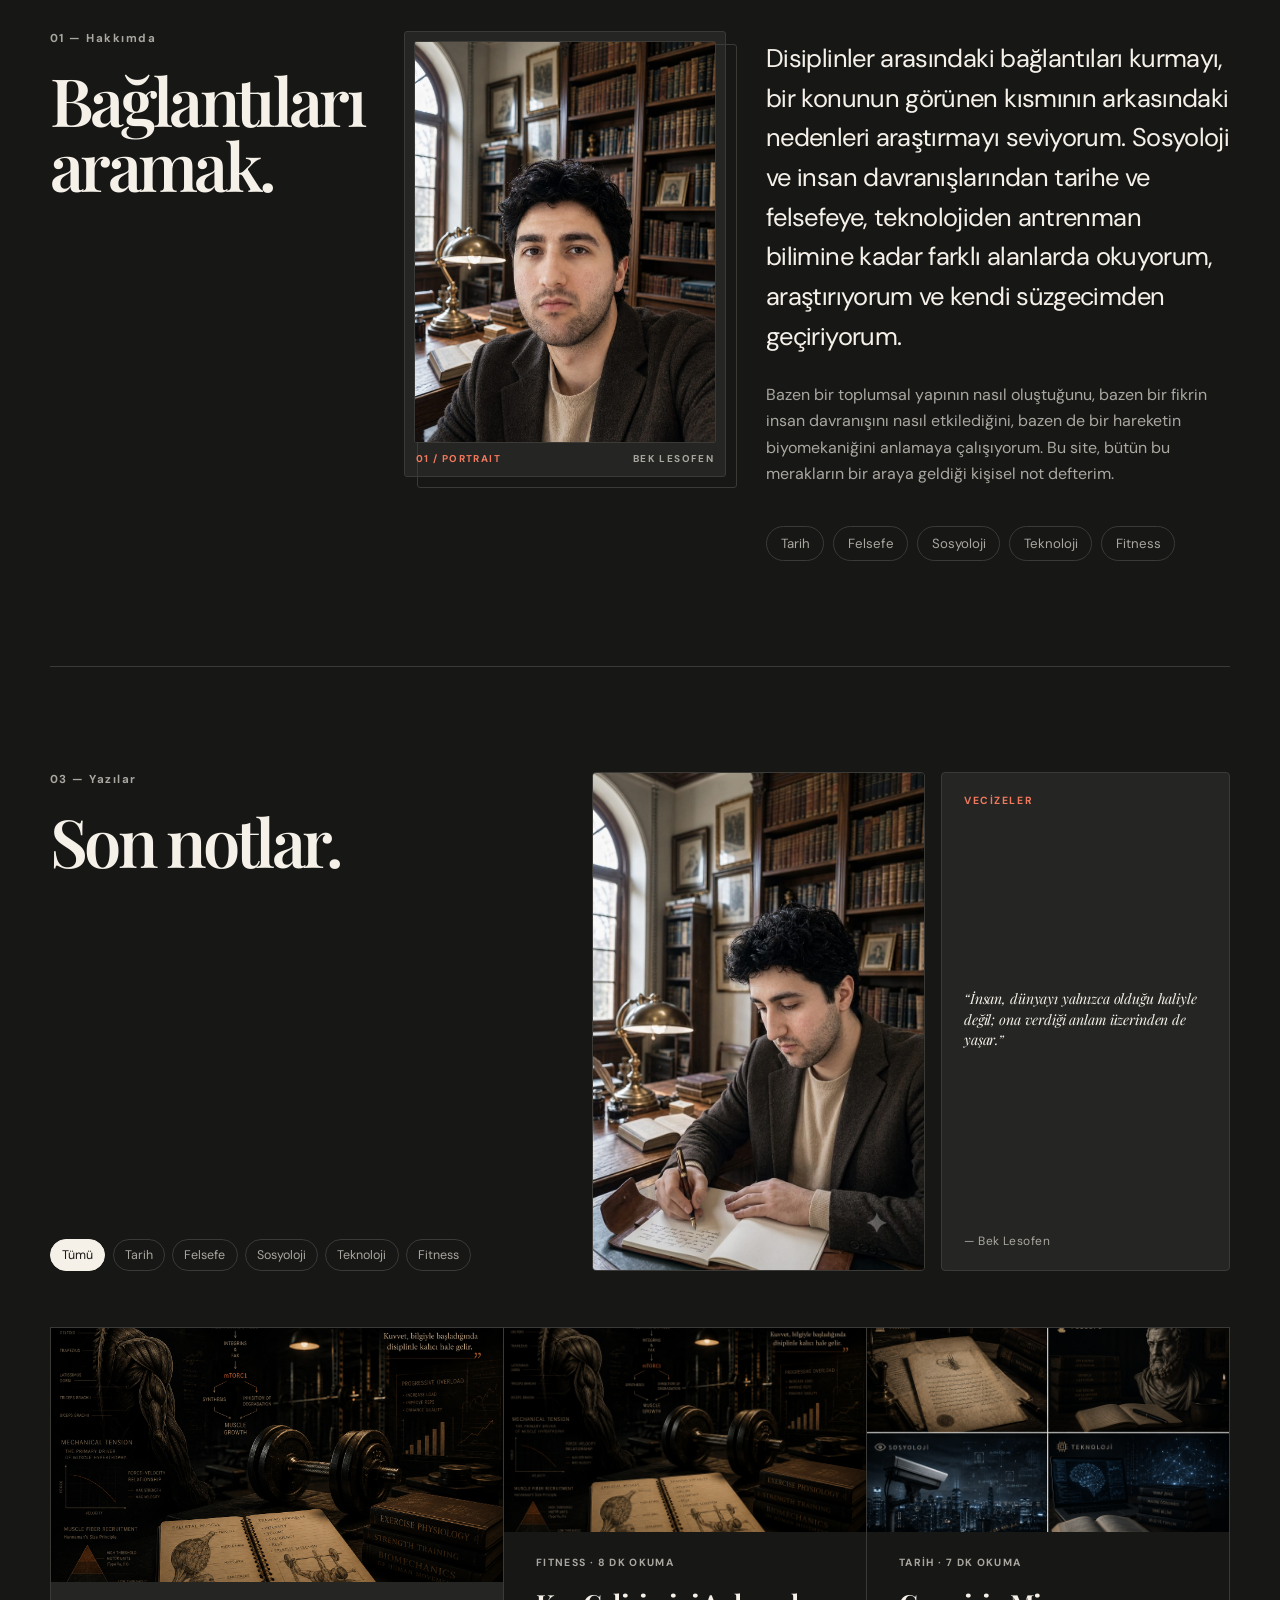
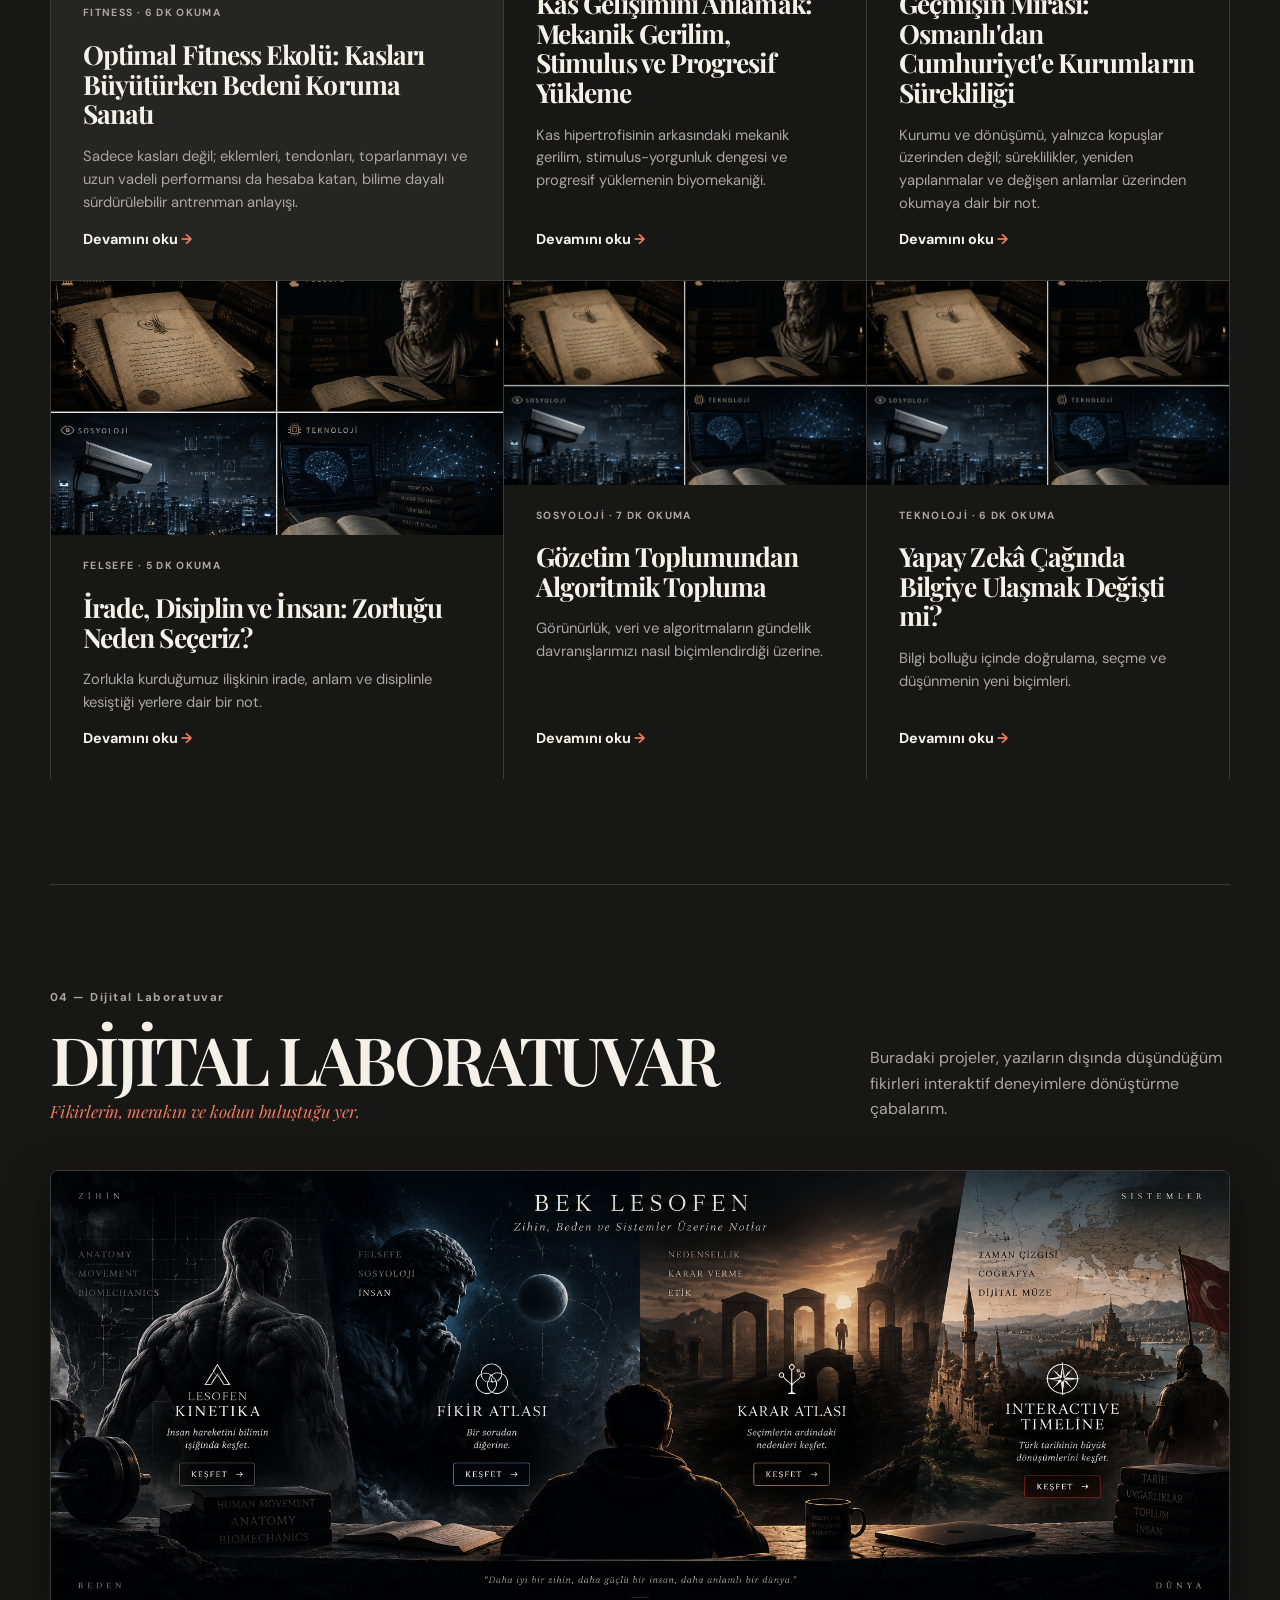
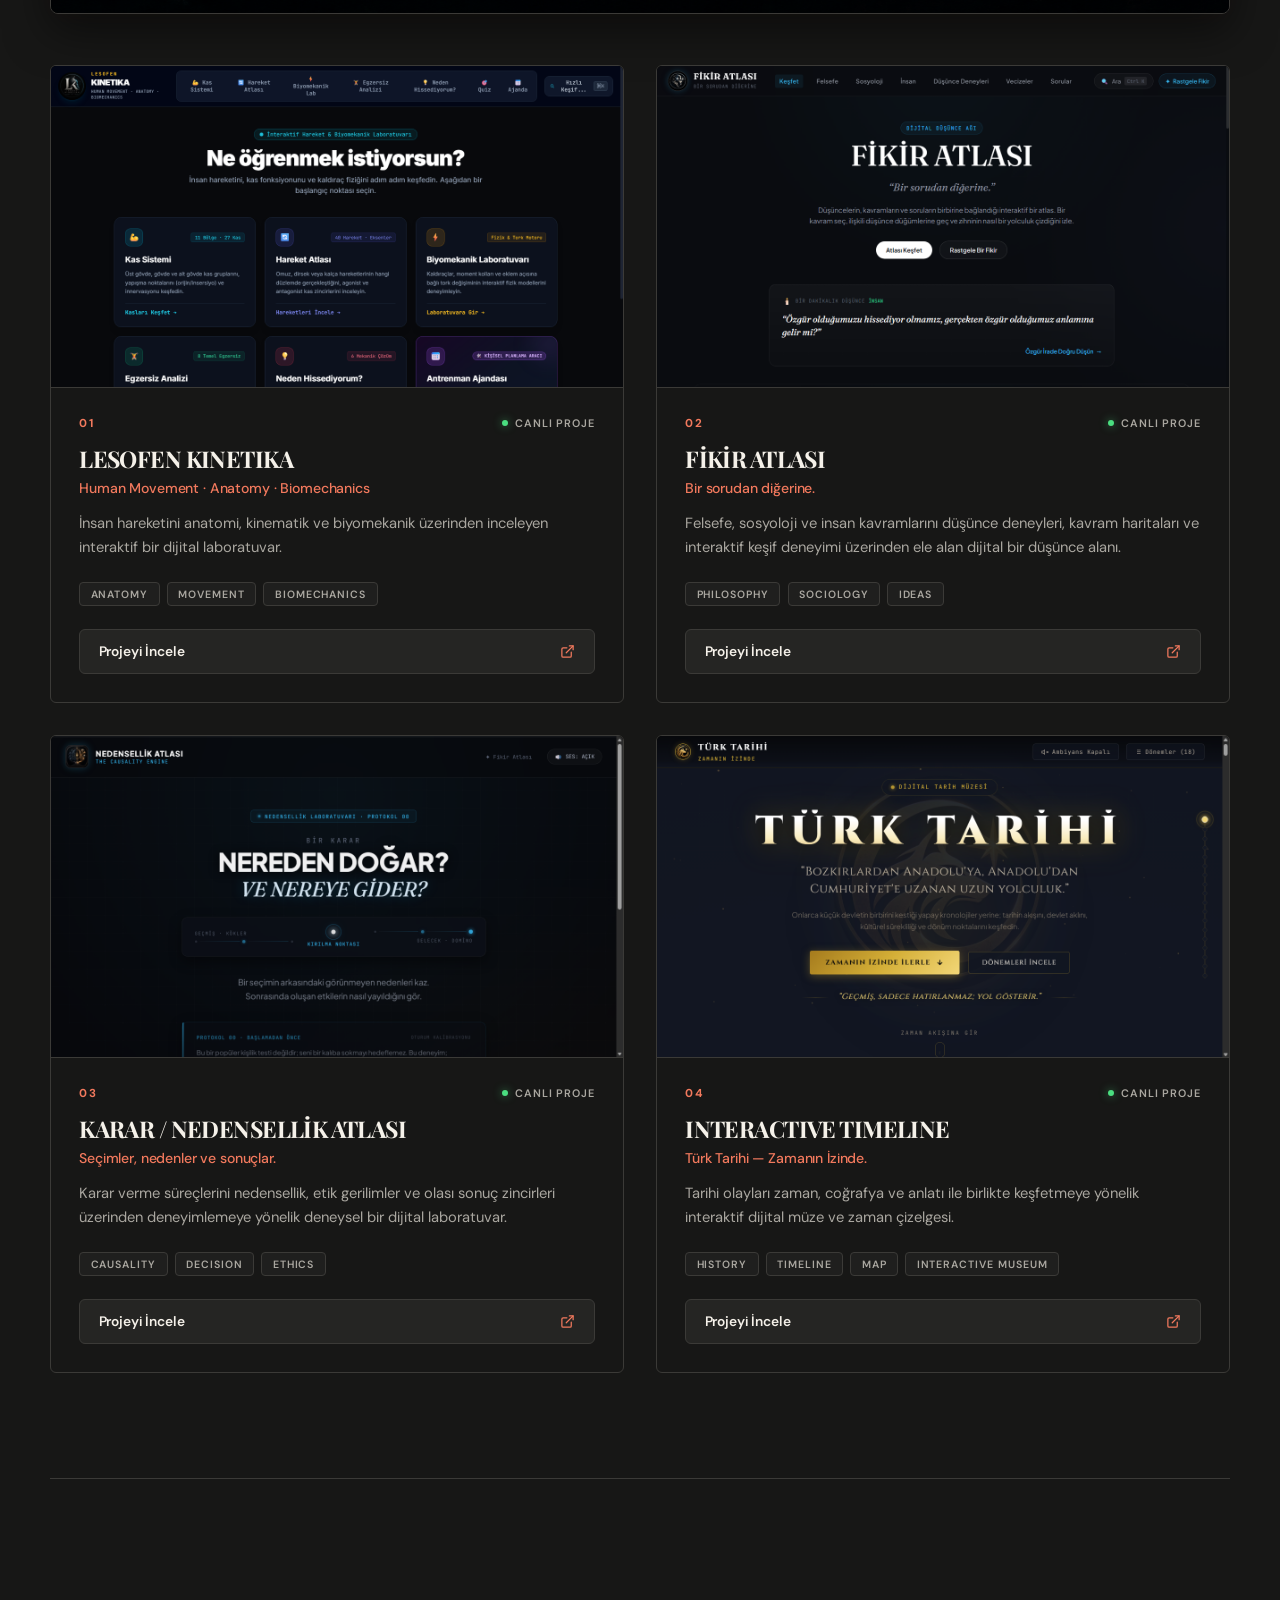
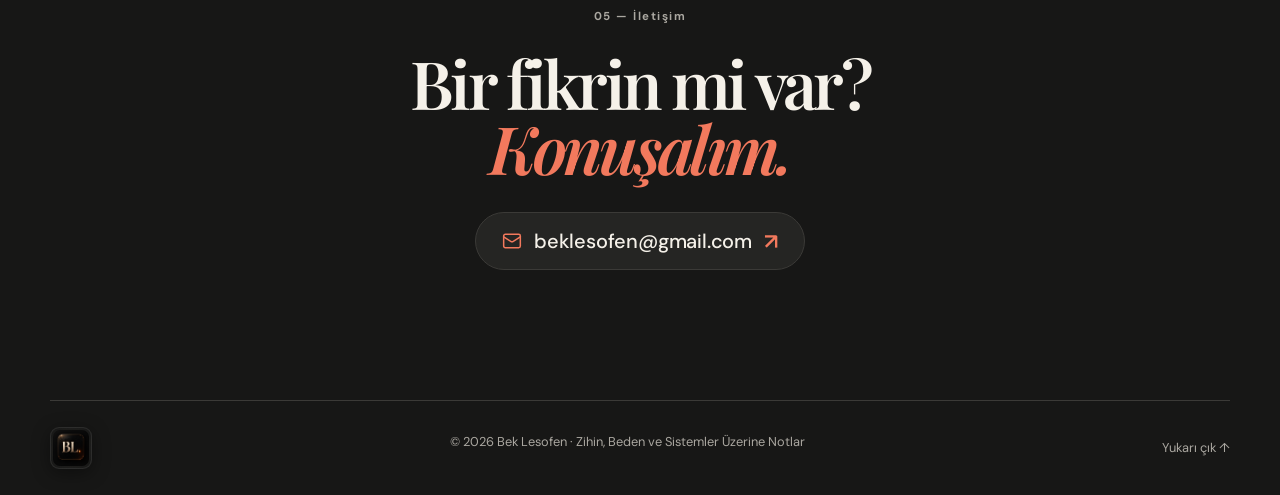
==== commit 0a2d32d9: "feat(branding): add Bek Lesofen navbar logo" ====
--- a/index.html
+++ b/index.html
@@ -22,10 +22,11 @@
       rel="stylesheet"
     />
     <link rel="stylesheet" href="style.css" />
+    <link rel="icon" type="image/png" href="assets/images/yenilogo.png" />
   </head>
   <body>
     <header class="site-header">
-      <a class="logo" href="#anasayfa" aria-label="Ana sayfaya git" id="logo"><span class="logo-frame"><img src="assets/images/yenilogo.png" alt="Bek Lesofen" class="logo-img" /></span></a>
+      <a class="logo" href="#anasayfa" aria-label="Bek Lesofen ana sayfaya git" id="logo"><span class="logo-brand"><img src="assets/images/BEK%20LESOFEN.png" alt="Bek Lesofen" class="logo-brand-img" /></span></a>
 
       <nav class="desktop-nav" aria-label="Ana menü">
         <a href="#hakkimda">Hakkımda</a>
--- a/style.css
+++ b/style.css
@@ -61,12 +61,38 @@
   text-decoration: none;
   line-height: 0;
 }
+.logo-brand {
+  position: relative;
+  display: inline-flex;
+  align-items: center;
+  width: 168px;
+  height: 75px;
+  overflow: hidden;
+  line-height: 0;
+  transition: transform .25s cubic-bezier(0.16, 1, 0.3, 1), filter .25s ease, opacity .25s ease;
+}
+.logo-brand-img {
+  position: absolute;
+  width: 189px;
+  height: 189px;
+  left: -13.2px;
+  top: -42.8px;
+  max-width: none;
+  clip-path: polygon(0% 0%, 100% 0%, 100% 62%, 42.5% 62%, 42.5% 100%, 0% 100%);
+  pointer-events: none;
+  user-select: none;
+}
+.logo:hover .logo-brand {
+  transform: translateY(-1px);
+  filter: drop-shadow(0 2px 10px rgba(242, 121, 93, 0.22));
+}
+
 .logo-frame {
   display: inline-flex;
   align-items: center;
   justify-content: center;
   position: relative;
-  border-radius: 16px;
+  border-radius: 9px;
   padding: 2px;
   background: radial-gradient(circle at 50% 50%, rgba(242, 121, 93, 0.07) 0%, rgba(37, 37, 35, 0.35) 70%, transparent 100%);
   border: 1px solid rgba(255, 255, 255, 0.08);
@@ -75,9 +101,9 @@
 }
 .logo-img {
   display: block;
-  width: 64px;
-  height: 64px;
-  border-radius: 14px;
+  width: 36px;
+  height: 36px;
+  border-radius: 7px;
   object-fit: contain;
   transition: opacity .25s ease;
 }
@@ -92,11 +118,6 @@
 .logo-frame-footer {
   border-radius: 9px;
   padding: 2px;
-}
-.logo-frame-footer .logo-img {
-  width: 36px;
-  height: 36px;
-  border-radius: 7px;
 }
 .desktop-nav { display: flex; gap: 2rem; font-size: .9rem; }
 .desktop-nav a, footer a { transition: color .2s ease; }
@@ -729,8 +750,8 @@
 @media (max-width: 720px) {
   .site-header, footer, .hero, .section { width: min(100% - 36px, 1180px); }
   .site-header { height: 72px; padding: 0; }
-  .logo-img { width: 52px; height: 52px; border-radius: 11px; }
-  .logo-frame { border-radius: 13px; padding: 1.5px; }
+  .logo-brand { width: 108px; height: 52px; }
+  .logo-brand-img { width: 122px; height: 122px; left: -8.5px; top: -27.6px; }
   .desktop-nav { display: none; }
   .menu-toggle { display: block; }
   .site-header.nav-open { position: relative; }
@@ -807,6 +828,7 @@
   .article-image:hover img { transform: none; }
   .hero-profile:hover .hero-avatar-frame { transform: none; box-shadow: none; }
   .logo:hover .logo-frame { transform: none; }
+  .logo:hover .logo-brand { transform: none; filter: none; }
   .project-card:hover { transform: none; box-shadow: none; background: var(--bg); border-color: var(--line); }
   .project-card:hover .project-preview img { transform: none; }
   .project-card:hover .project-action-button { background: var(--surface); border-color: var(--line); color: var(--text); }
@@ -843,6 +865,7 @@
   .article-image:hover img { transform: none; }
   .hero-profile:hover .hero-avatar-frame { transform: none; }
   .logo:hover .logo-frame { transform: none; }
+  .logo:hover .logo-brand { transform: none; filter: none; }
   .project-card:hover { transform: none; box-shadow: none; border-color: var(--line); }
   .project-card:hover .project-preview img { transform: none; }
   .project-card:hover .project-action-button { border-color: var(--line); color: var(--text); }
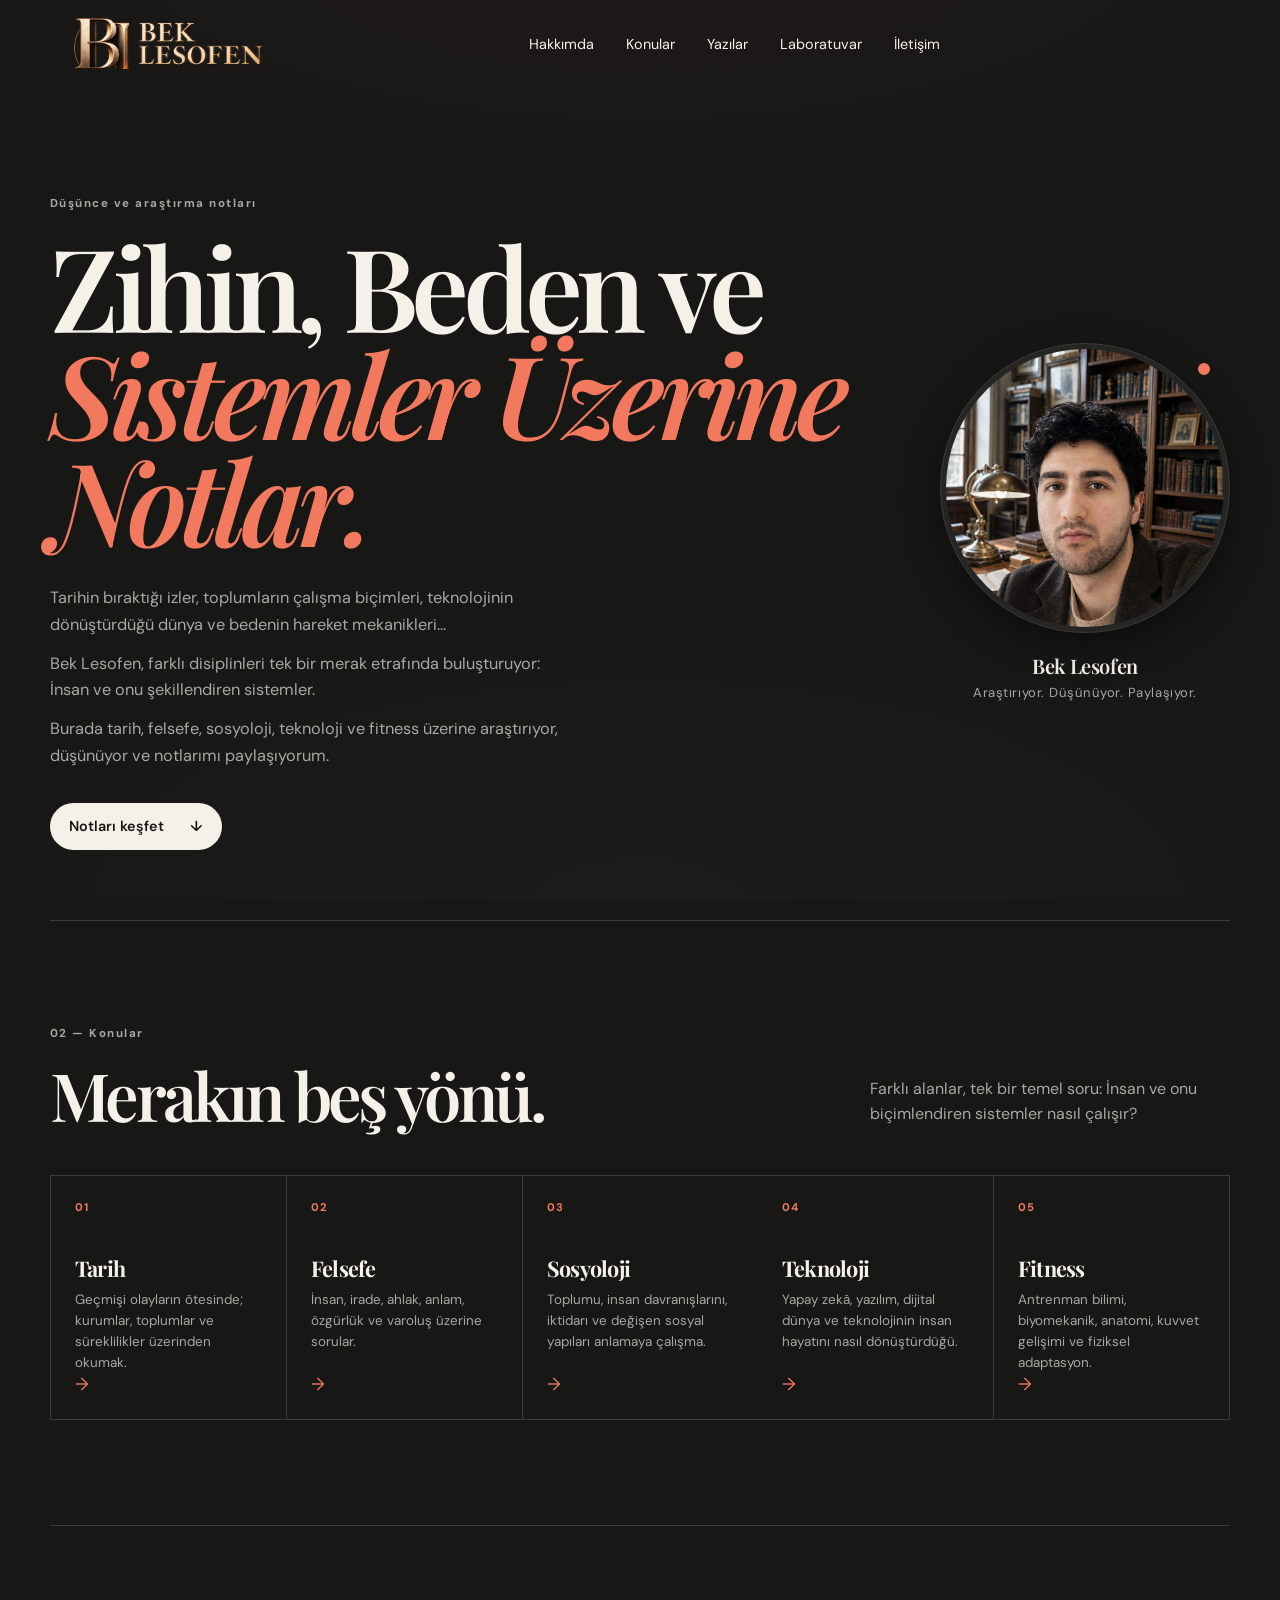
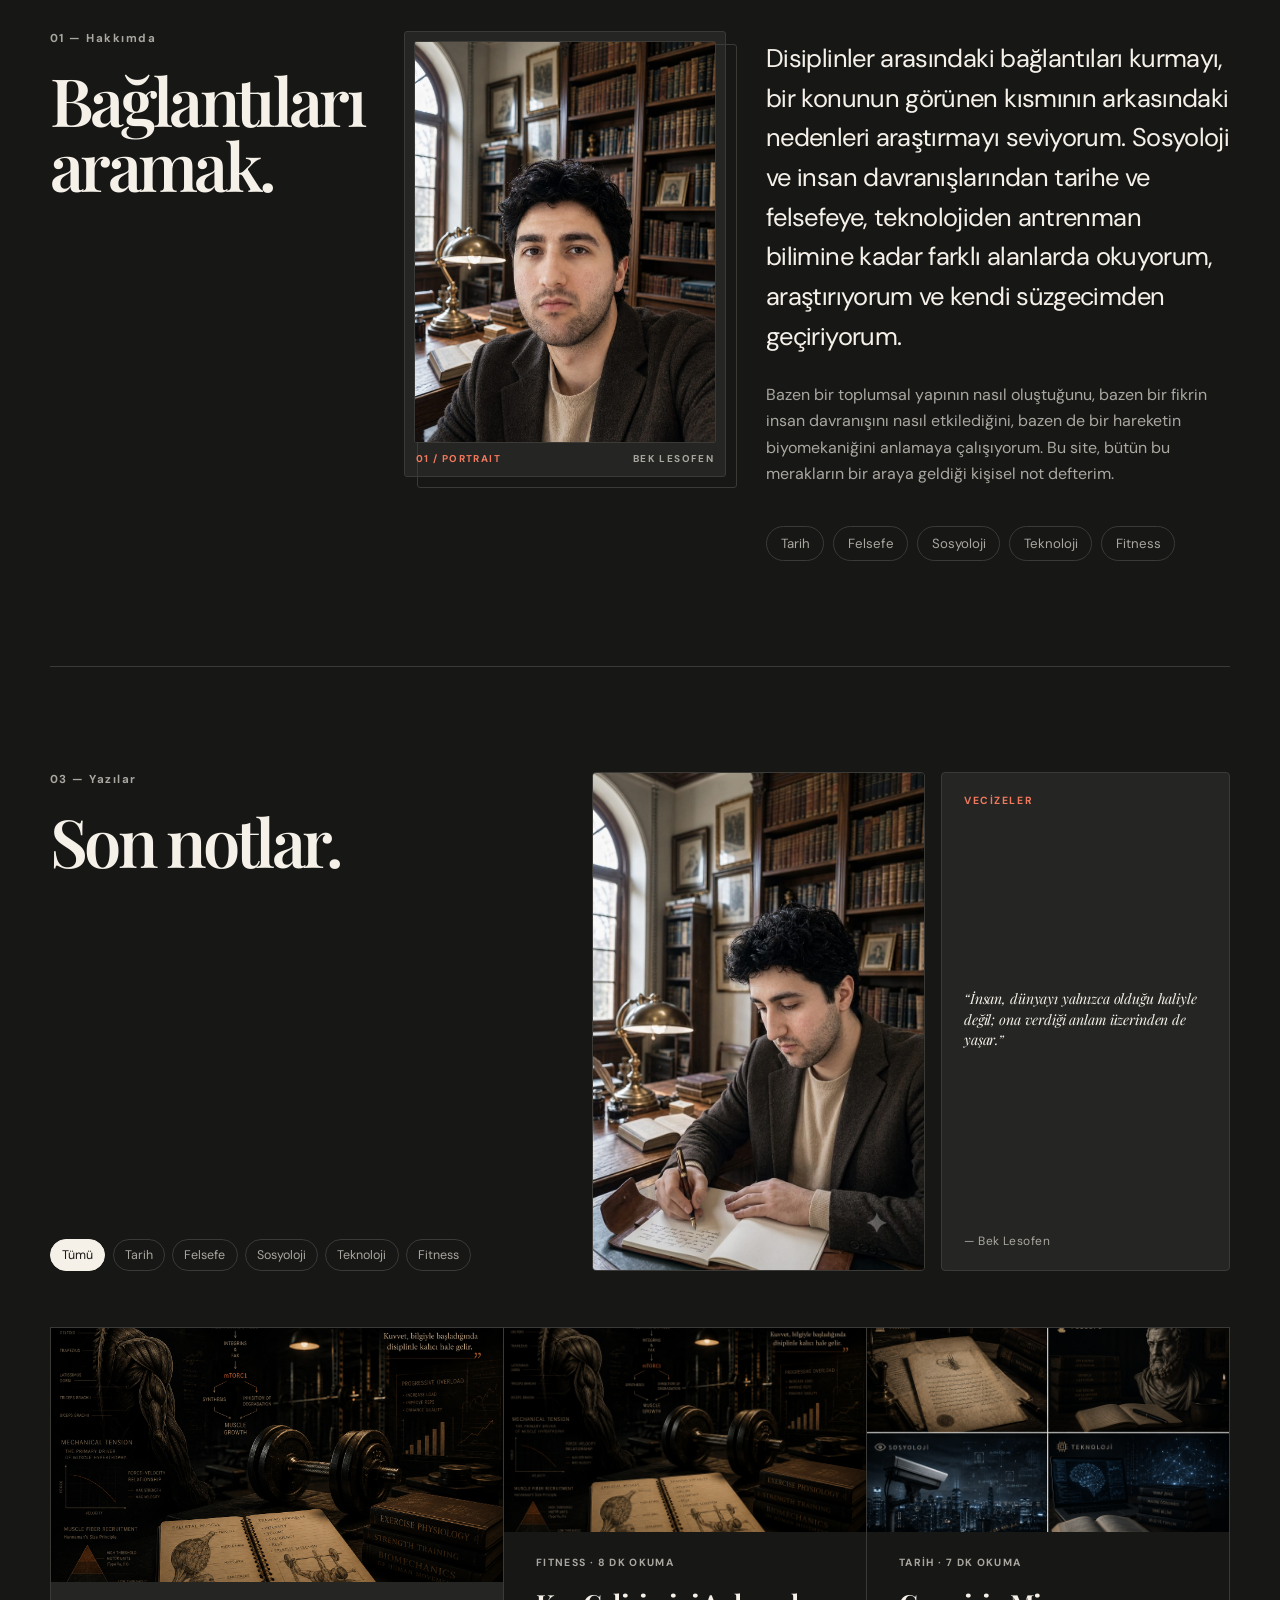
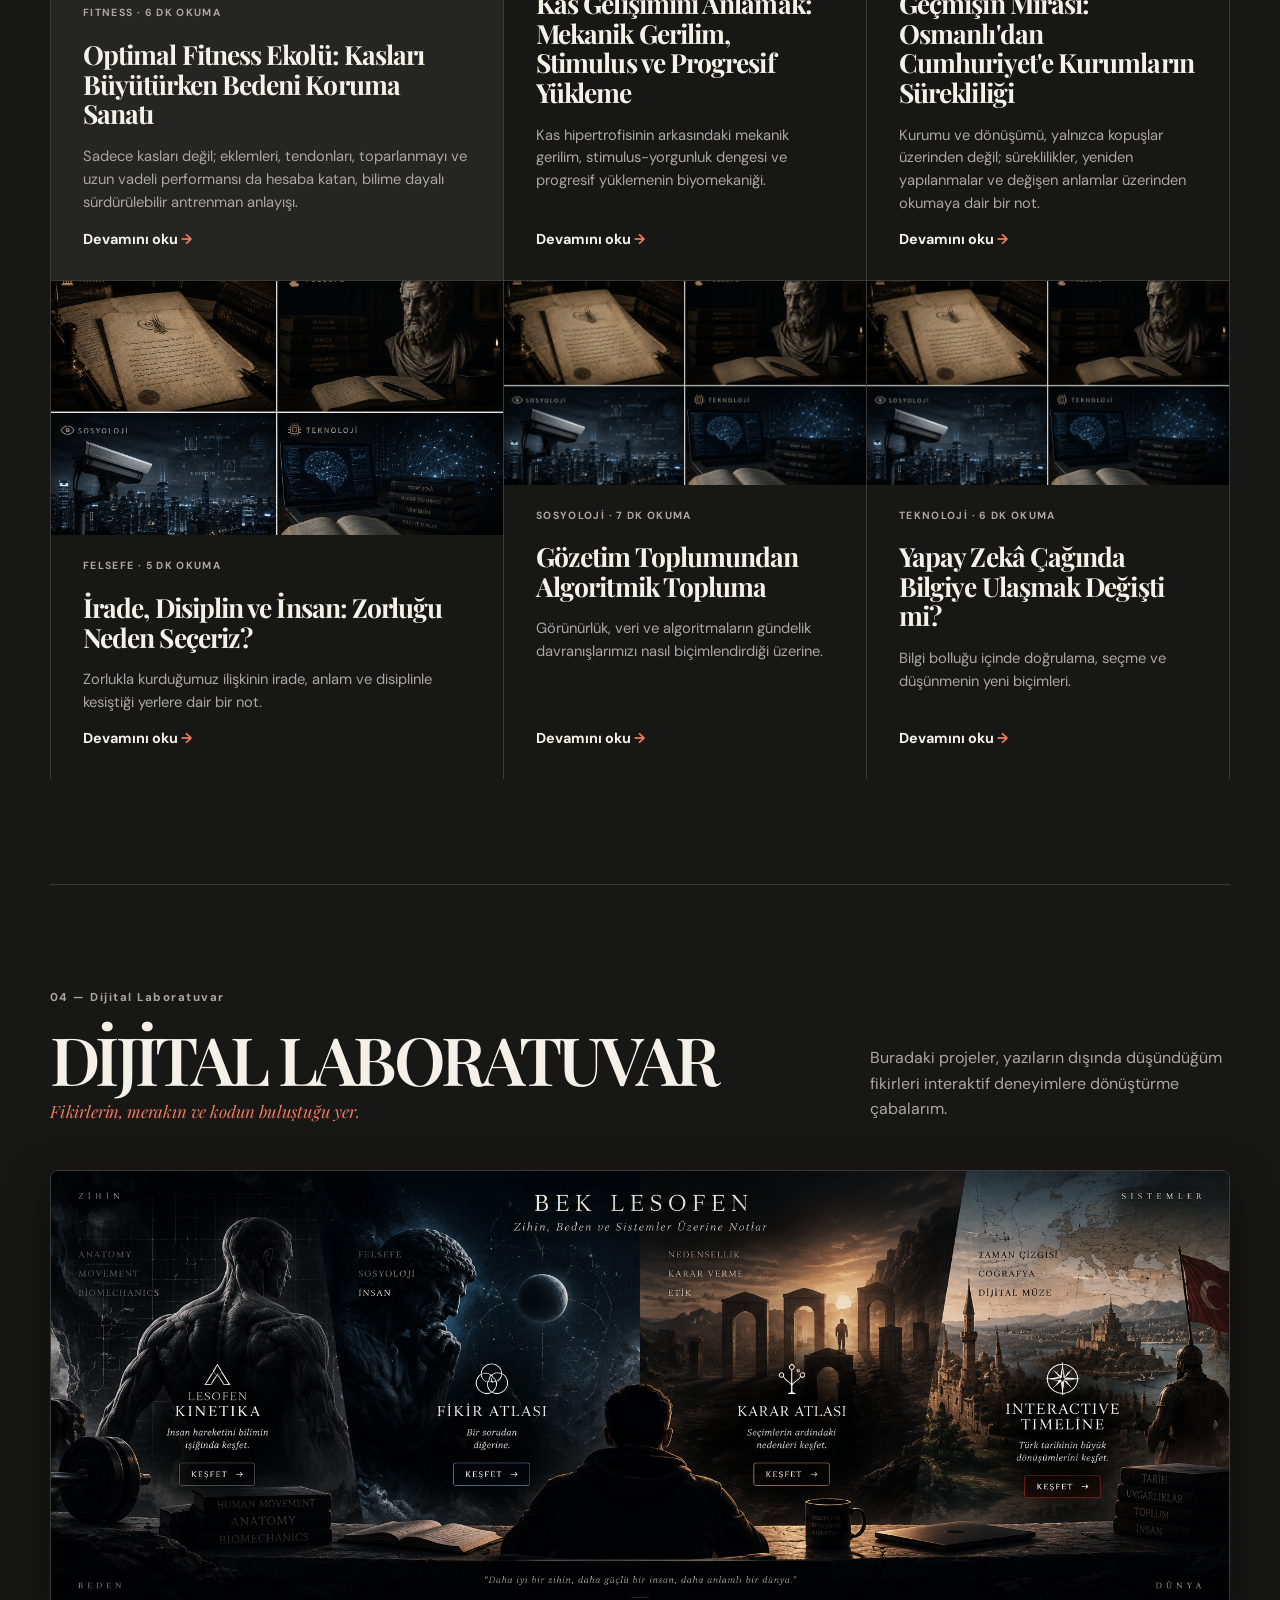
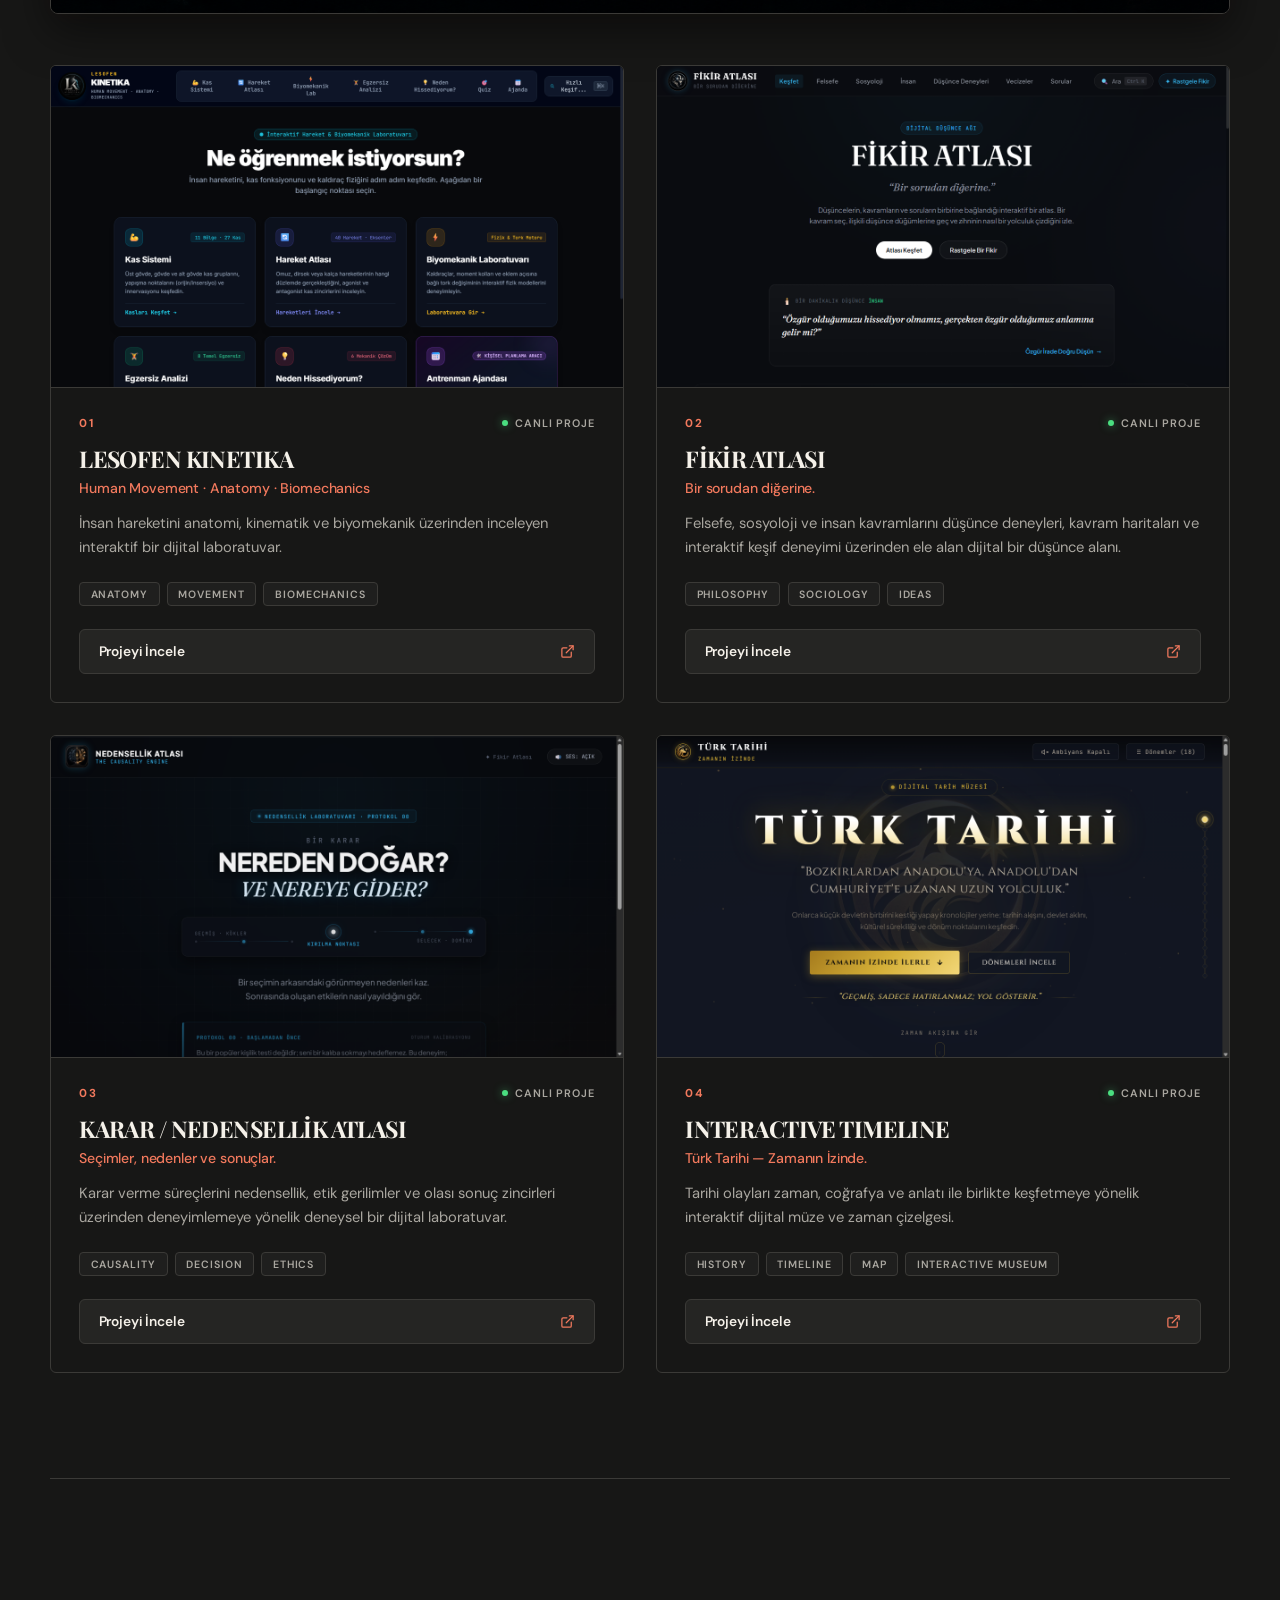
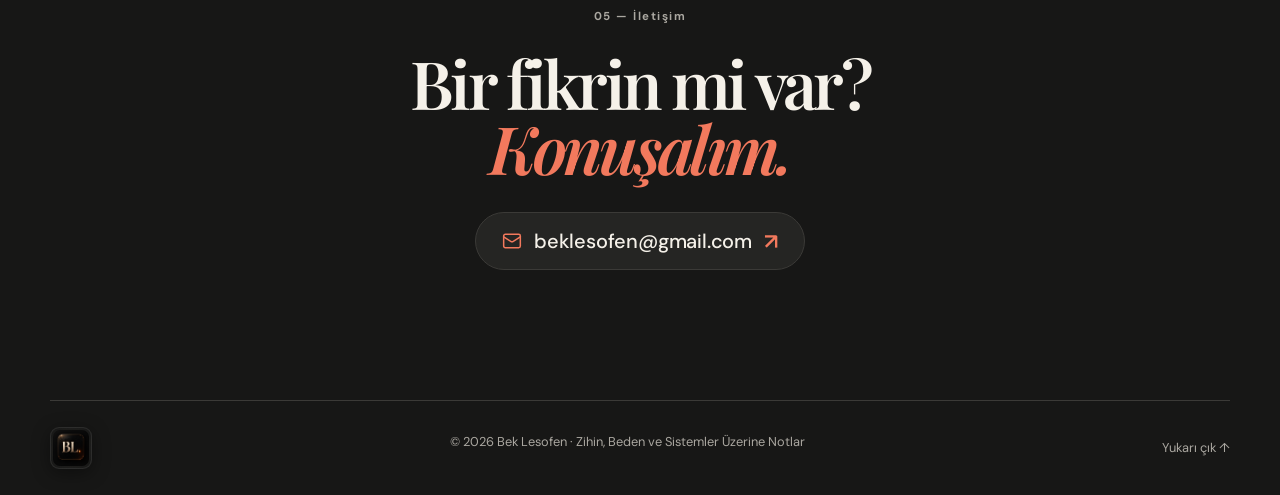
==== commit e62a3612: "fix(branding): create clean navbar logo asset" ====
--- a/index.html
+++ b/index.html
@@ -26,7 +26,7 @@
   </head>
   <body>
     <header class="site-header">
-      <a class="logo" href="#anasayfa" aria-label="Bek Lesofen ana sayfaya git" id="logo"><span class="logo-brand"><img src="assets/images/BEK%20LESOFEN.png" alt="Bek Lesofen" class="logo-brand-img" /></span></a>
+      <a class="logo" href="#anasayfa" aria-label="Bek Lesofen ana sayfaya git" id="logo"><img src="assets/images/bek-lesofen-navbar.png" alt="Bek Lesofen" class="logo-navbar-img" width="189" height="52" /></a>
 
       <nav class="desktop-nav" aria-label="Ana menü">
         <a href="#hakkimda">Hakkımda</a>
--- a/style.css
+++ b/style.css
@@ -61,28 +61,16 @@
   text-decoration: none;
   line-height: 0;
 }
-.logo-brand {
-  position: relative;
-  display: inline-flex;
-  align-items: center;
-  width: 168px;
-  height: 75px;
-  overflow: hidden;
-  line-height: 0;
+.logo-navbar-img {
+  display: block;
+  height: 52px;
+  width: auto;
+  max-height: 52px;
+  object-fit: contain;
   transition: transform .25s cubic-bezier(0.16, 1, 0.3, 1), filter .25s ease, opacity .25s ease;
-}
-.logo-brand-img {
-  position: absolute;
-  width: 189px;
-  height: 189px;
-  left: -13.2px;
-  top: -42.8px;
-  max-width: none;
-  clip-path: polygon(0% 0%, 100% 0%, 100% 62%, 42.5% 62%, 42.5% 100%, 0% 100%);
-  pointer-events: none;
   user-select: none;
 }
-.logo:hover .logo-brand {
+.logo:hover .logo-navbar-img {
   transform: translateY(-1px);
   filter: drop-shadow(0 2px 10px rgba(242, 121, 93, 0.22));
 }
@@ -750,8 +738,7 @@
 @media (max-width: 720px) {
   .site-header, footer, .hero, .section { width: min(100% - 36px, 1180px); }
   .site-header { height: 72px; padding: 0; }
-  .logo-brand { width: 108px; height: 52px; }
-  .logo-brand-img { width: 122px; height: 122px; left: -8.5px; top: -27.6px; }
+  .logo-navbar-img { height: 38px; max-height: 38px; }
   .desktop-nav { display: none; }
   .menu-toggle { display: block; }
   .site-header.nav-open { position: relative; }
@@ -828,7 +815,7 @@
   .article-image:hover img { transform: none; }
   .hero-profile:hover .hero-avatar-frame { transform: none; box-shadow: none; }
   .logo:hover .logo-frame { transform: none; }
-  .logo:hover .logo-brand { transform: none; filter: none; }
+  .logo:hover .logo-navbar-img { transform: none; filter: none; }
   .project-card:hover { transform: none; box-shadow: none; background: var(--bg); border-color: var(--line); }
   .project-card:hover .project-preview img { transform: none; }
   .project-card:hover .project-action-button { background: var(--surface); border-color: var(--line); color: var(--text); }
@@ -865,7 +852,7 @@
   .article-image:hover img { transform: none; }
   .hero-profile:hover .hero-avatar-frame { transform: none; }
   .logo:hover .logo-frame { transform: none; }
-  .logo:hover .logo-brand { transform: none; filter: none; }
+  .logo:hover .logo-navbar-img { transform: none; filter: none; }
   .project-card:hover { transform: none; box-shadow: none; border-color: var(--line); }
   .project-card:hover .project-preview img { transform: none; }
   .project-card:hover .project-action-button { border-color: var(--line); color: var(--text); }
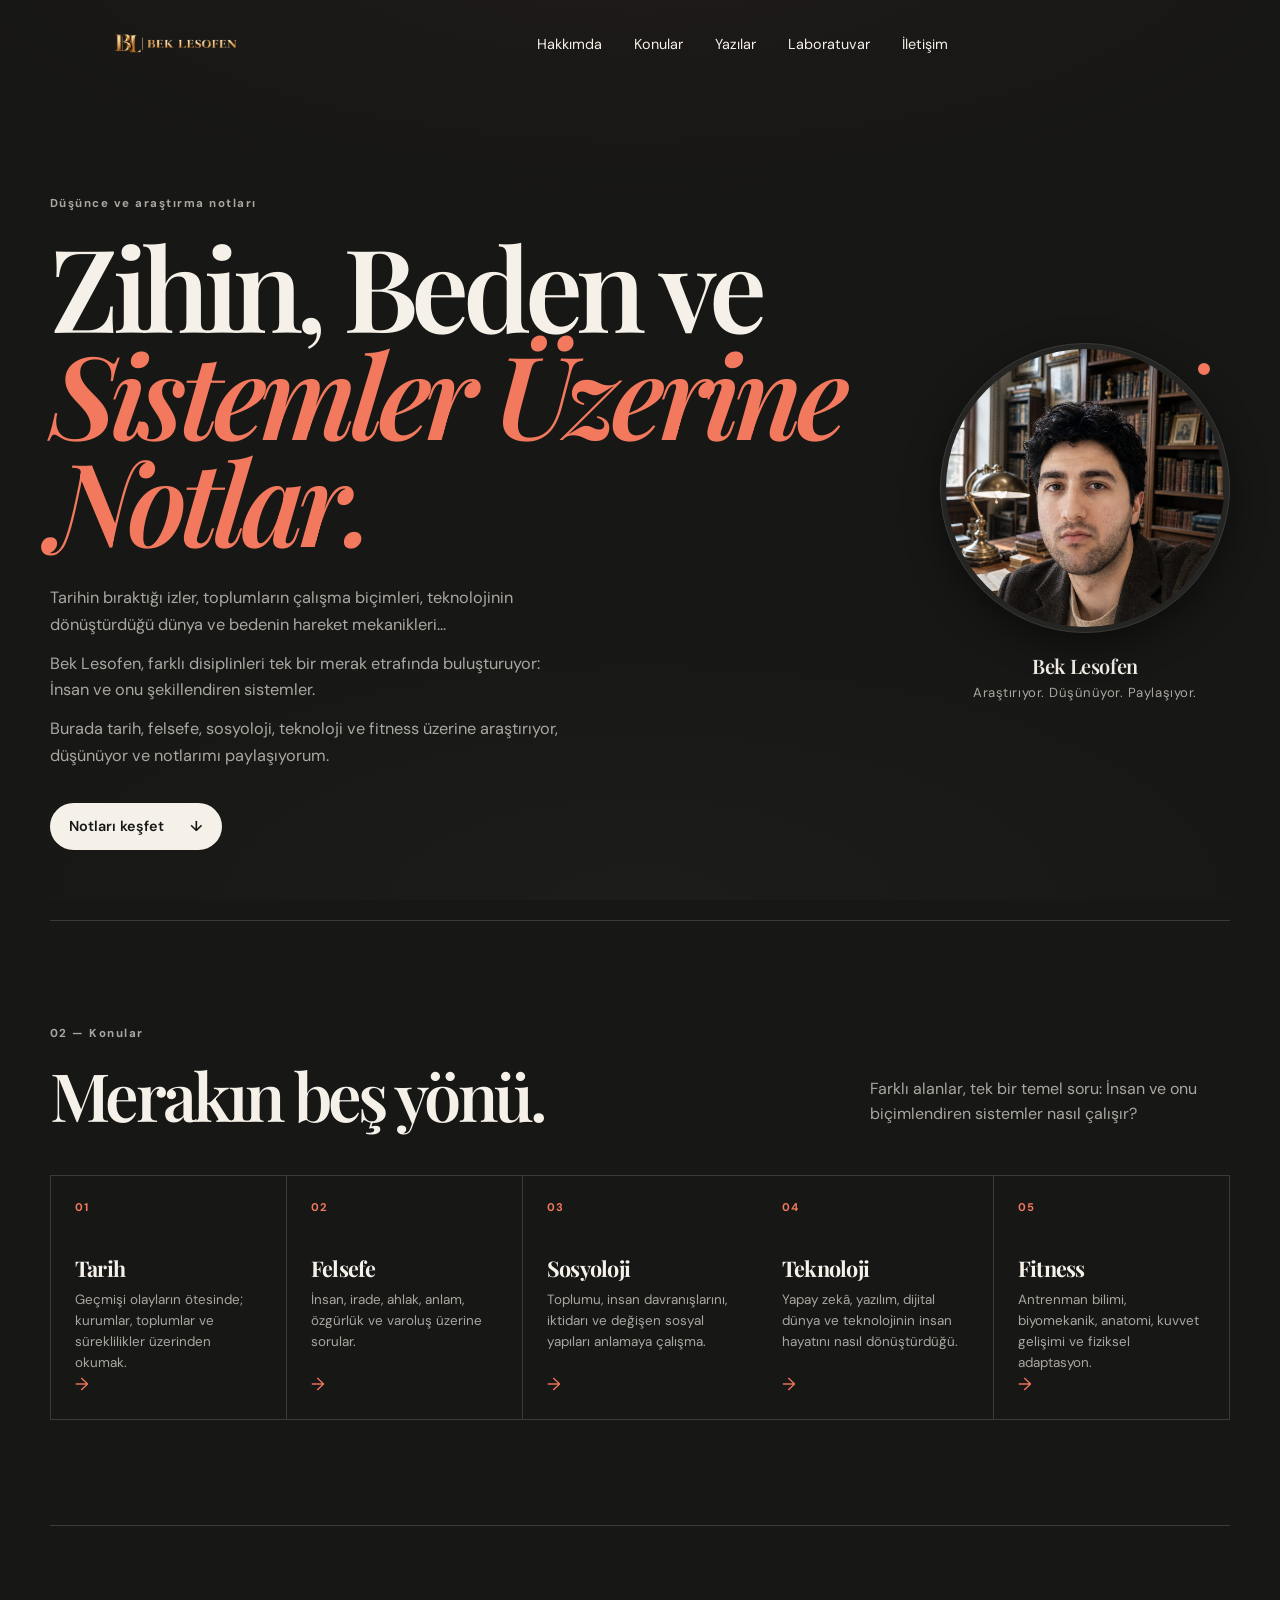
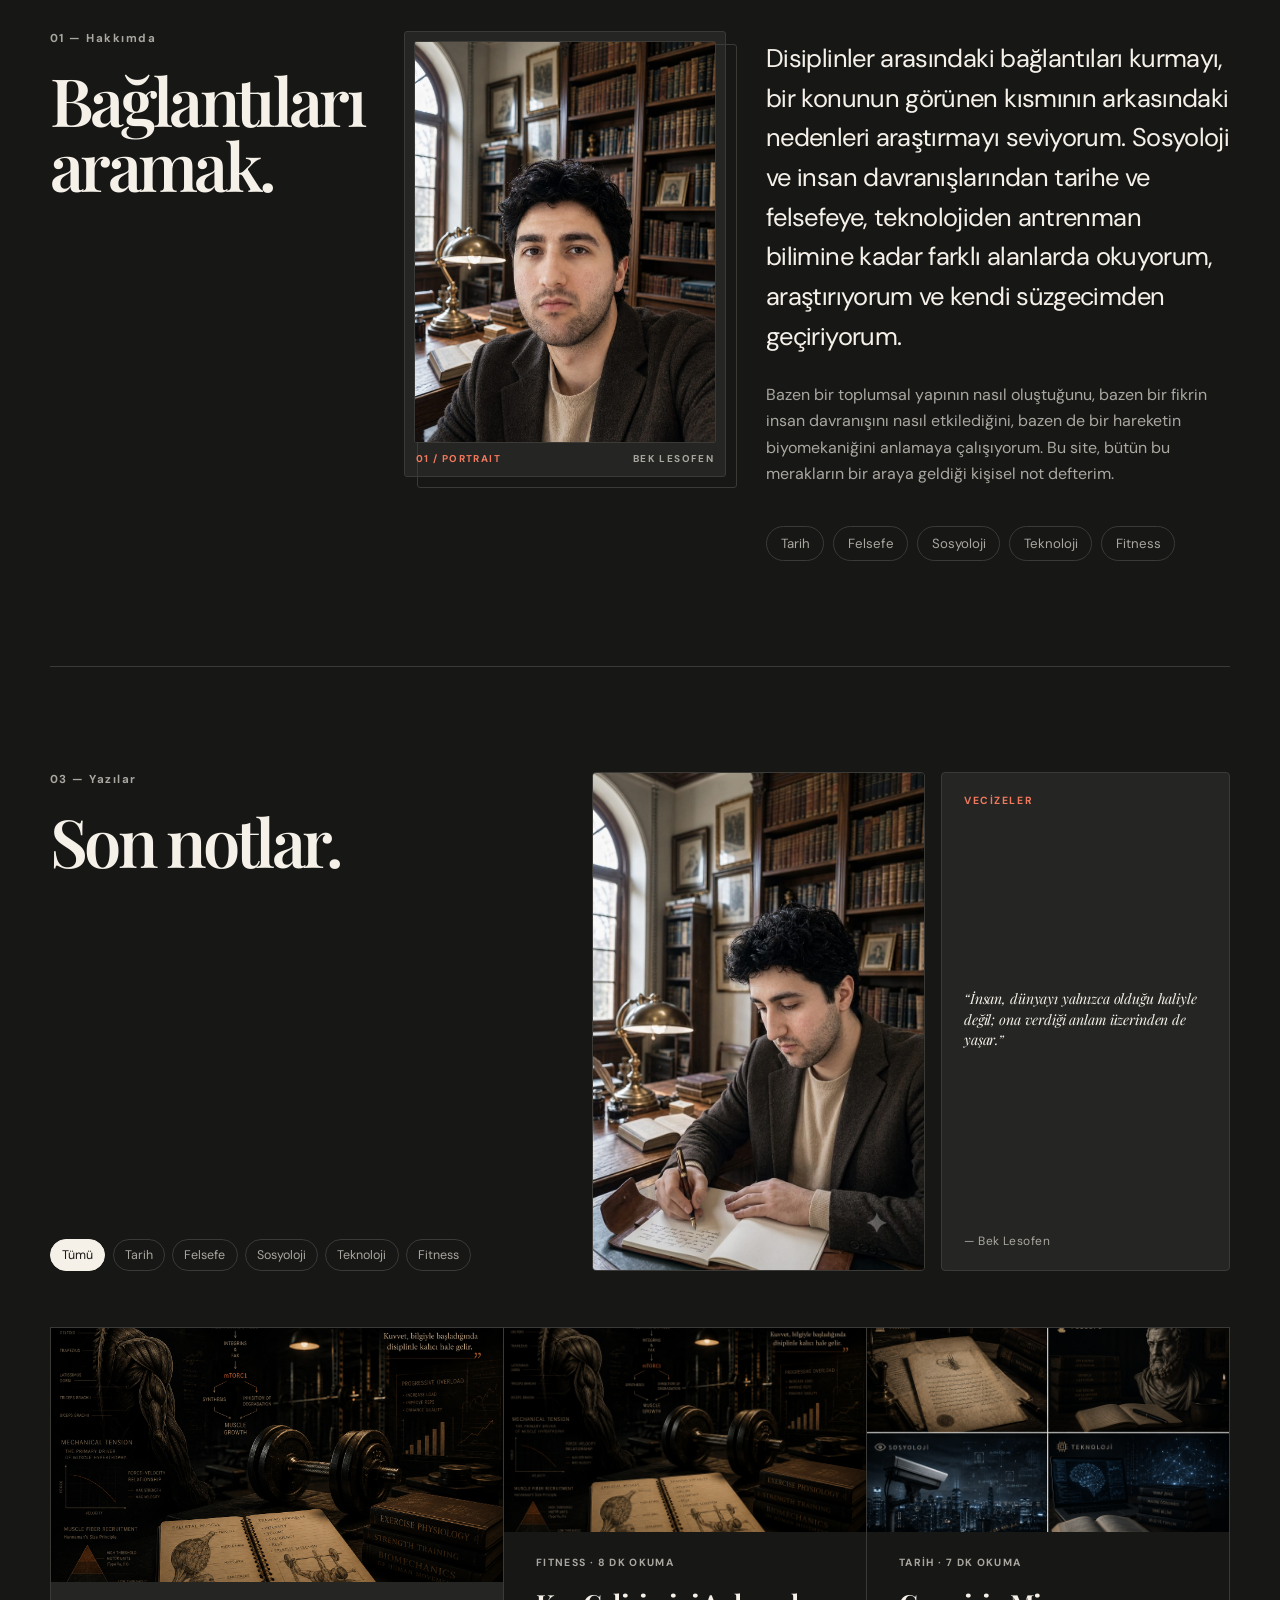
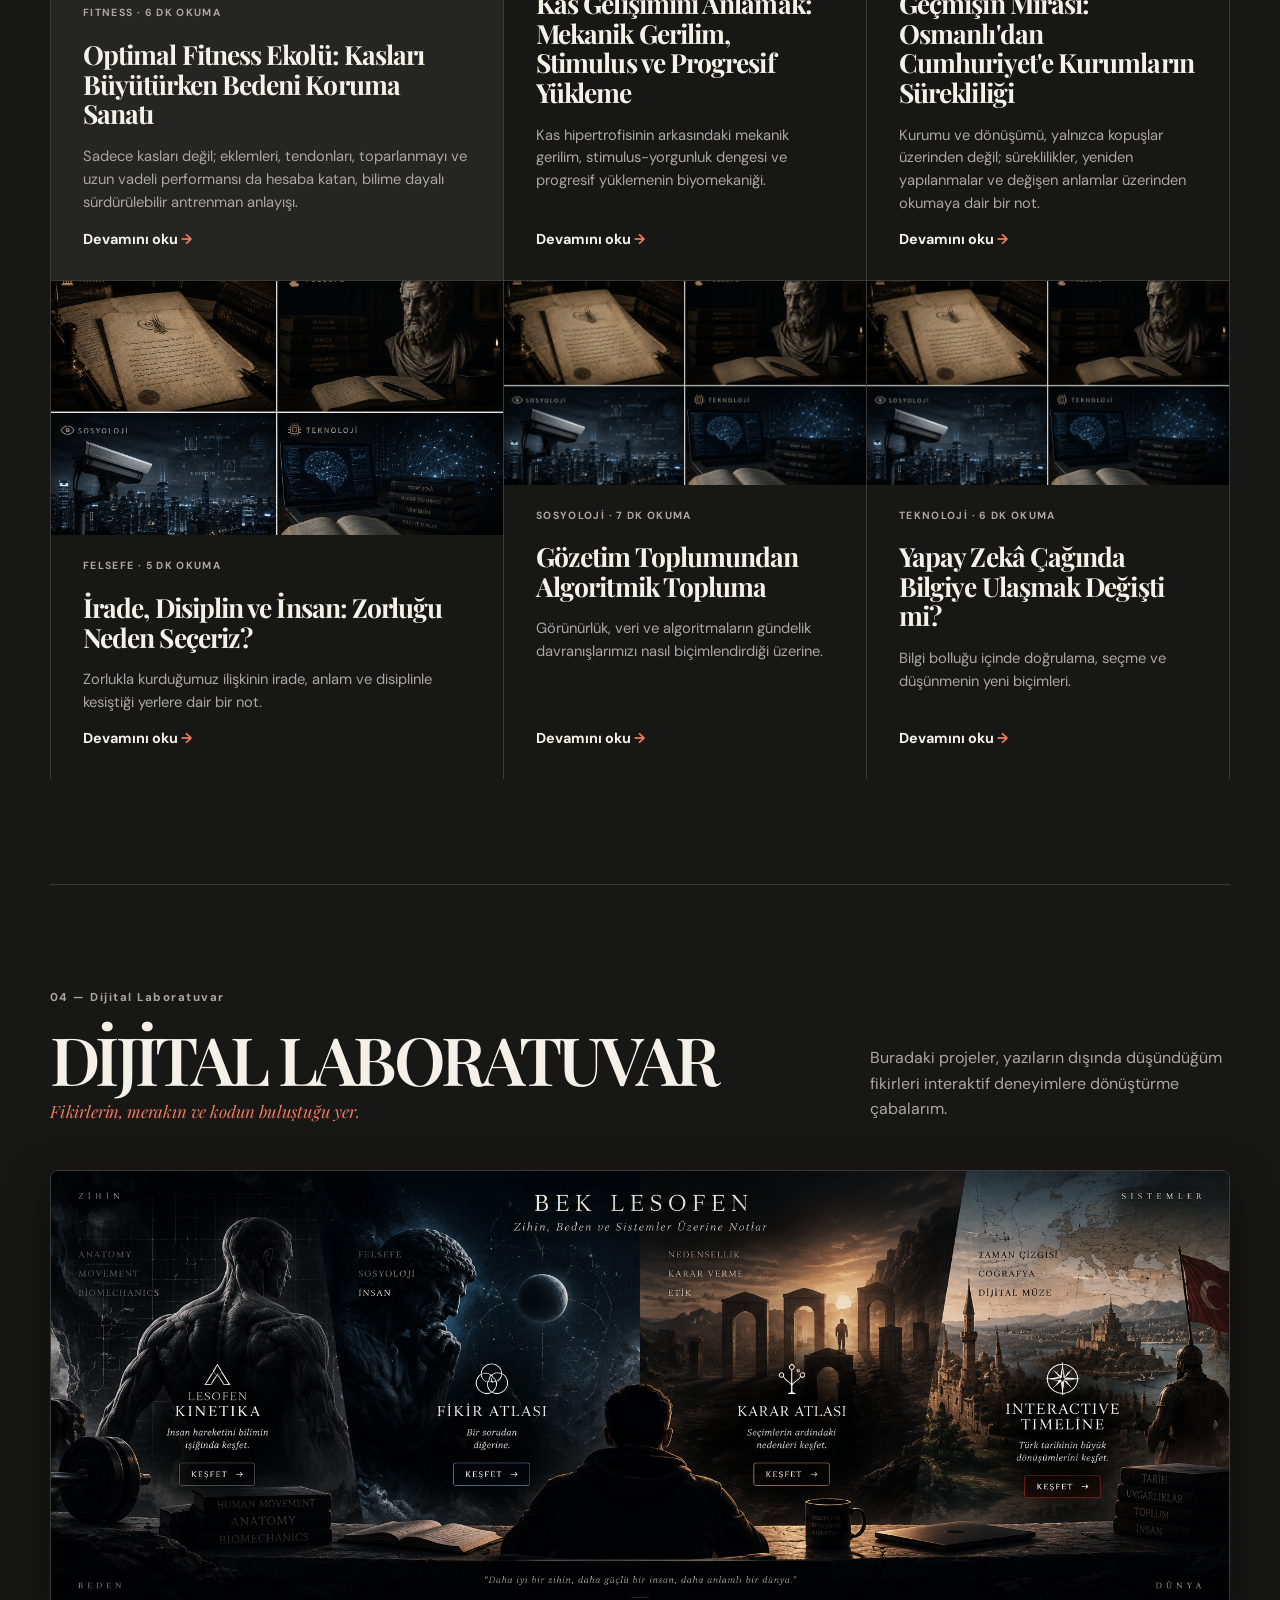
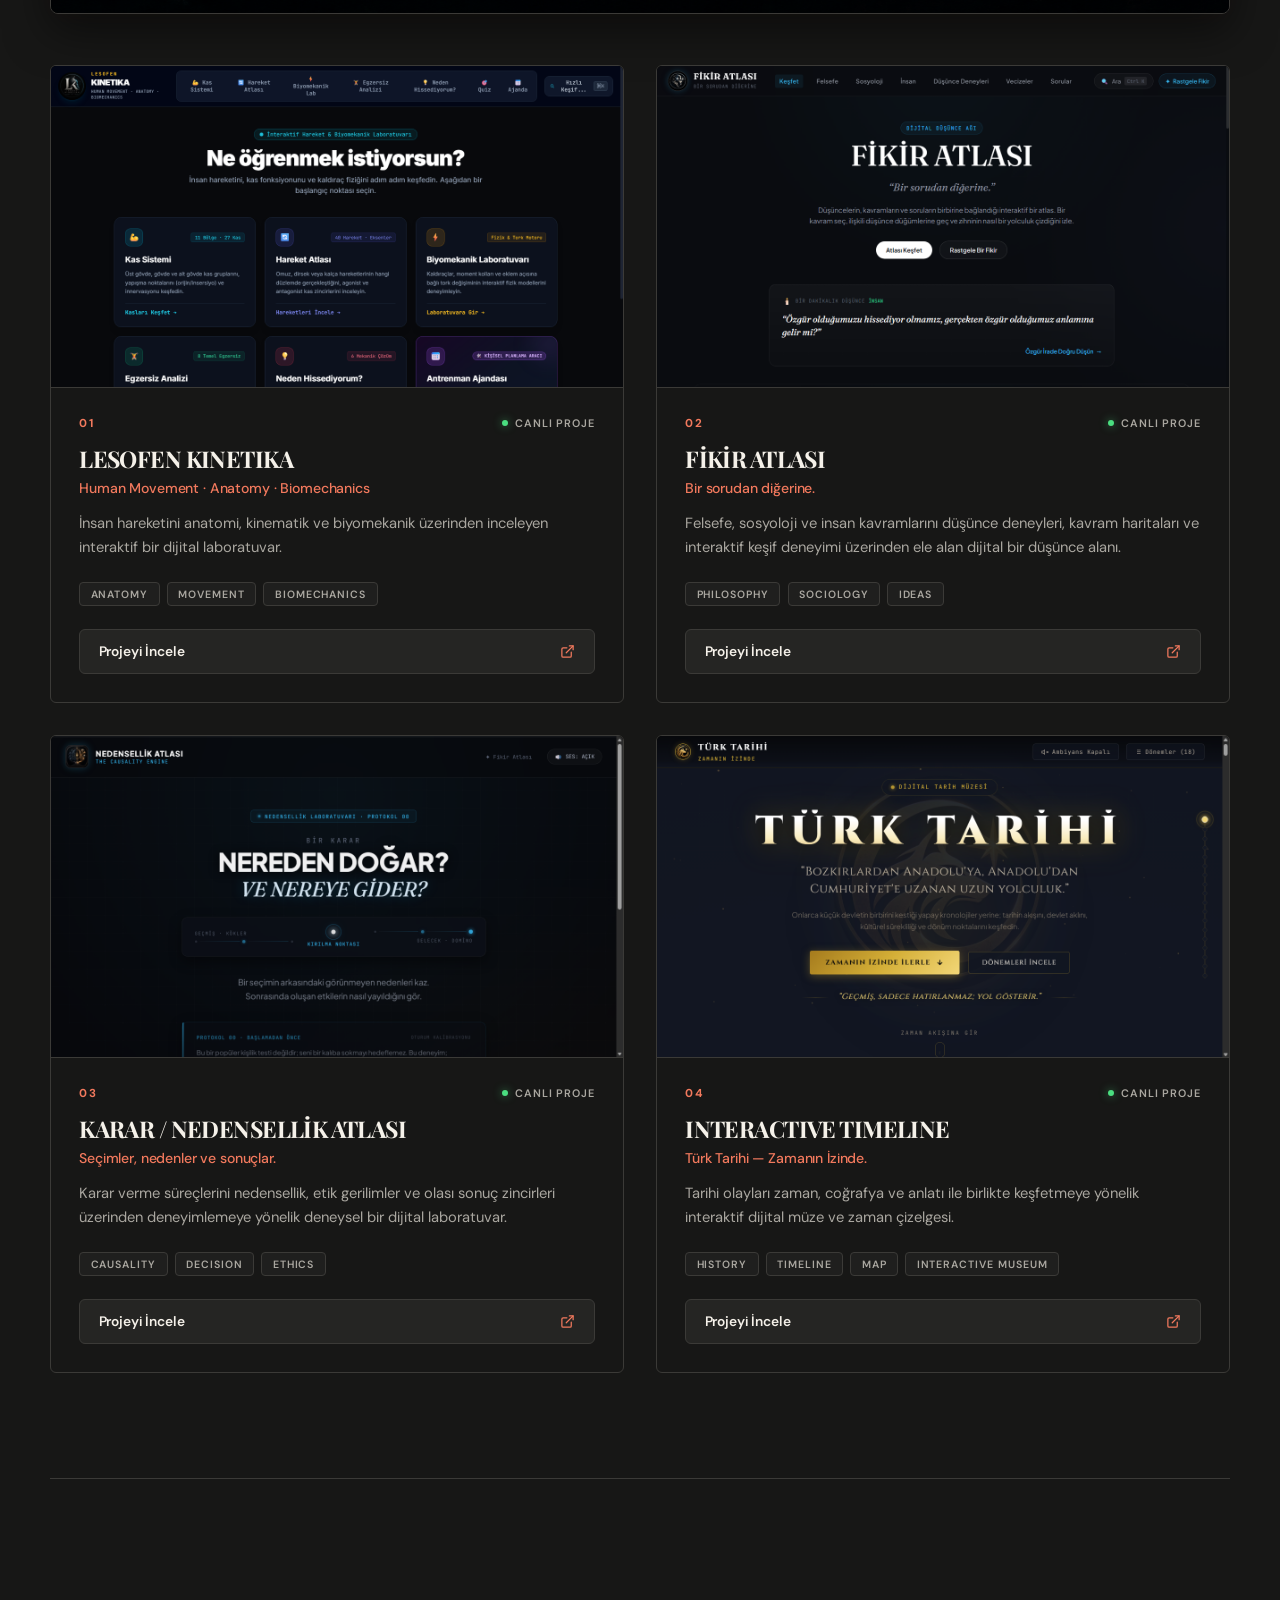
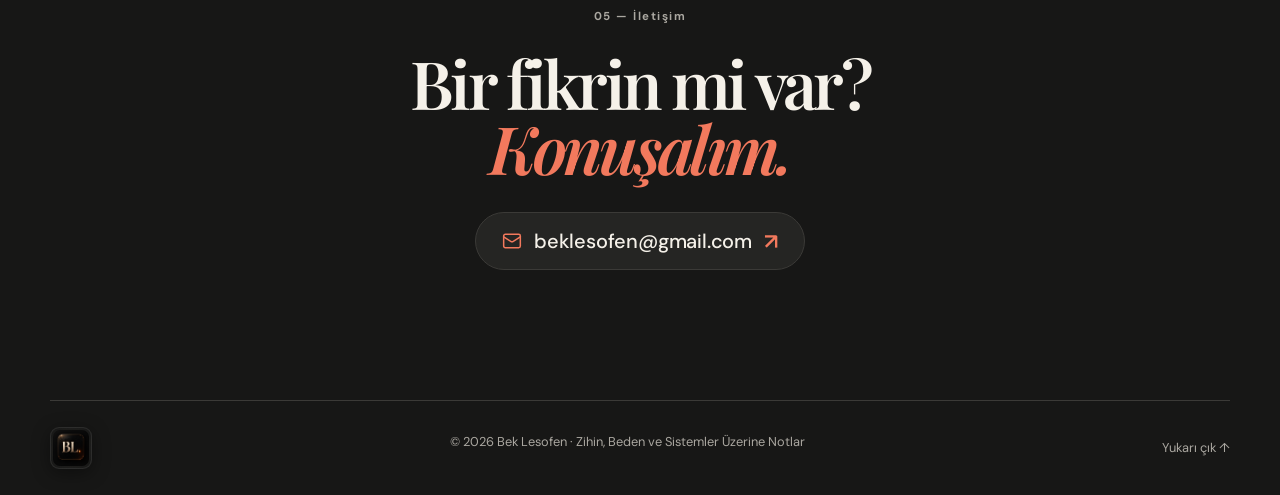
==== commit 0b4c2335: "fix(branding): finalize horizontal navbar logo" ====
--- a/index.html
+++ b/index.html
@@ -26,7 +26,7 @@
   </head>
   <body>
     <header class="site-header">
-      <a class="logo" href="#anasayfa" aria-label="Bek Lesofen ana sayfaya git" id="logo"><img src="assets/images/bek-lesofen-navbar.png" alt="Bek Lesofen" class="logo-navbar-img" width="189" height="52" /></a>
+      <a class="logo" href="#anasayfa" aria-label="Bek Lesofen ana sayfaya git" id="logo"><img src="assets/images/bek-lesofen-navbar2.png" alt="Bek Lesofen" class="logo-navbar-img" width="204" height="68" /></a>
 
       <nav class="desktop-nav" aria-label="Ana menü">
         <a href="#hakkimda">Hakkımda</a>
--- a/style.css
+++ b/style.css
@@ -60,17 +60,21 @@
   align-items: center;
   text-decoration: none;
   line-height: 0;
-}
-.logo-navbar-img {
+  flex-shrink: 0;
+}
+.logo-navbar-img,
+.logo-brand-img {
   display: block;
-  height: 52px;
+  height: 68px;
   width: auto;
-  max-height: 52px;
+  max-width: 220px;
+  max-height: 72px;
   object-fit: contain;
   transition: transform .25s cubic-bezier(0.16, 1, 0.3, 1), filter .25s ease, opacity .25s ease;
   user-select: none;
 }
-.logo:hover .logo-navbar-img {
+.logo:hover .logo-navbar-img,
+.logo:hover .logo-brand-img {
   transform: translateY(-1px);
   filter: drop-shadow(0 2px 10px rgba(242, 121, 93, 0.22));
 }
@@ -738,7 +742,12 @@
 @media (max-width: 720px) {
   .site-header, footer, .hero, .section { width: min(100% - 36px, 1180px); }
   .site-header { height: 72px; padding: 0; }
-  .logo-navbar-img { height: 38px; max-height: 38px; }
+  .logo-navbar-img,
+  .logo-brand-img {
+    height: 46px;
+    max-height: 48px;
+    max-width: 142px;
+  }
   .desktop-nav { display: none; }
   .menu-toggle { display: block; }
   .site-header.nav-open { position: relative; }
@@ -815,7 +824,8 @@
   .article-image:hover img { transform: none; }
   .hero-profile:hover .hero-avatar-frame { transform: none; box-shadow: none; }
   .logo:hover .logo-frame { transform: none; }
-  .logo:hover .logo-navbar-img { transform: none; filter: none; }
+  .logo:hover .logo-navbar-img,
+  .logo:hover .logo-brand-img { transform: none; filter: none; }
   .project-card:hover { transform: none; box-shadow: none; background: var(--bg); border-color: var(--line); }
   .project-card:hover .project-preview img { transform: none; }
   .project-card:hover .project-action-button { background: var(--surface); border-color: var(--line); color: var(--text); }
@@ -852,7 +862,8 @@
   .article-image:hover img { transform: none; }
   .hero-profile:hover .hero-avatar-frame { transform: none; }
   .logo:hover .logo-frame { transform: none; }
-  .logo:hover .logo-navbar-img { transform: none; filter: none; }
+  .logo:hover .logo-navbar-img,
+  .logo:hover .logo-brand-img { transform: none; filter: none; }
   .project-card:hover { transform: none; box-shadow: none; border-color: var(--line); }
   .project-card:hover .project-preview img { transform: none; }
   .project-card:hover .project-action-button { border-color: var(--line); color: var(--text); }
